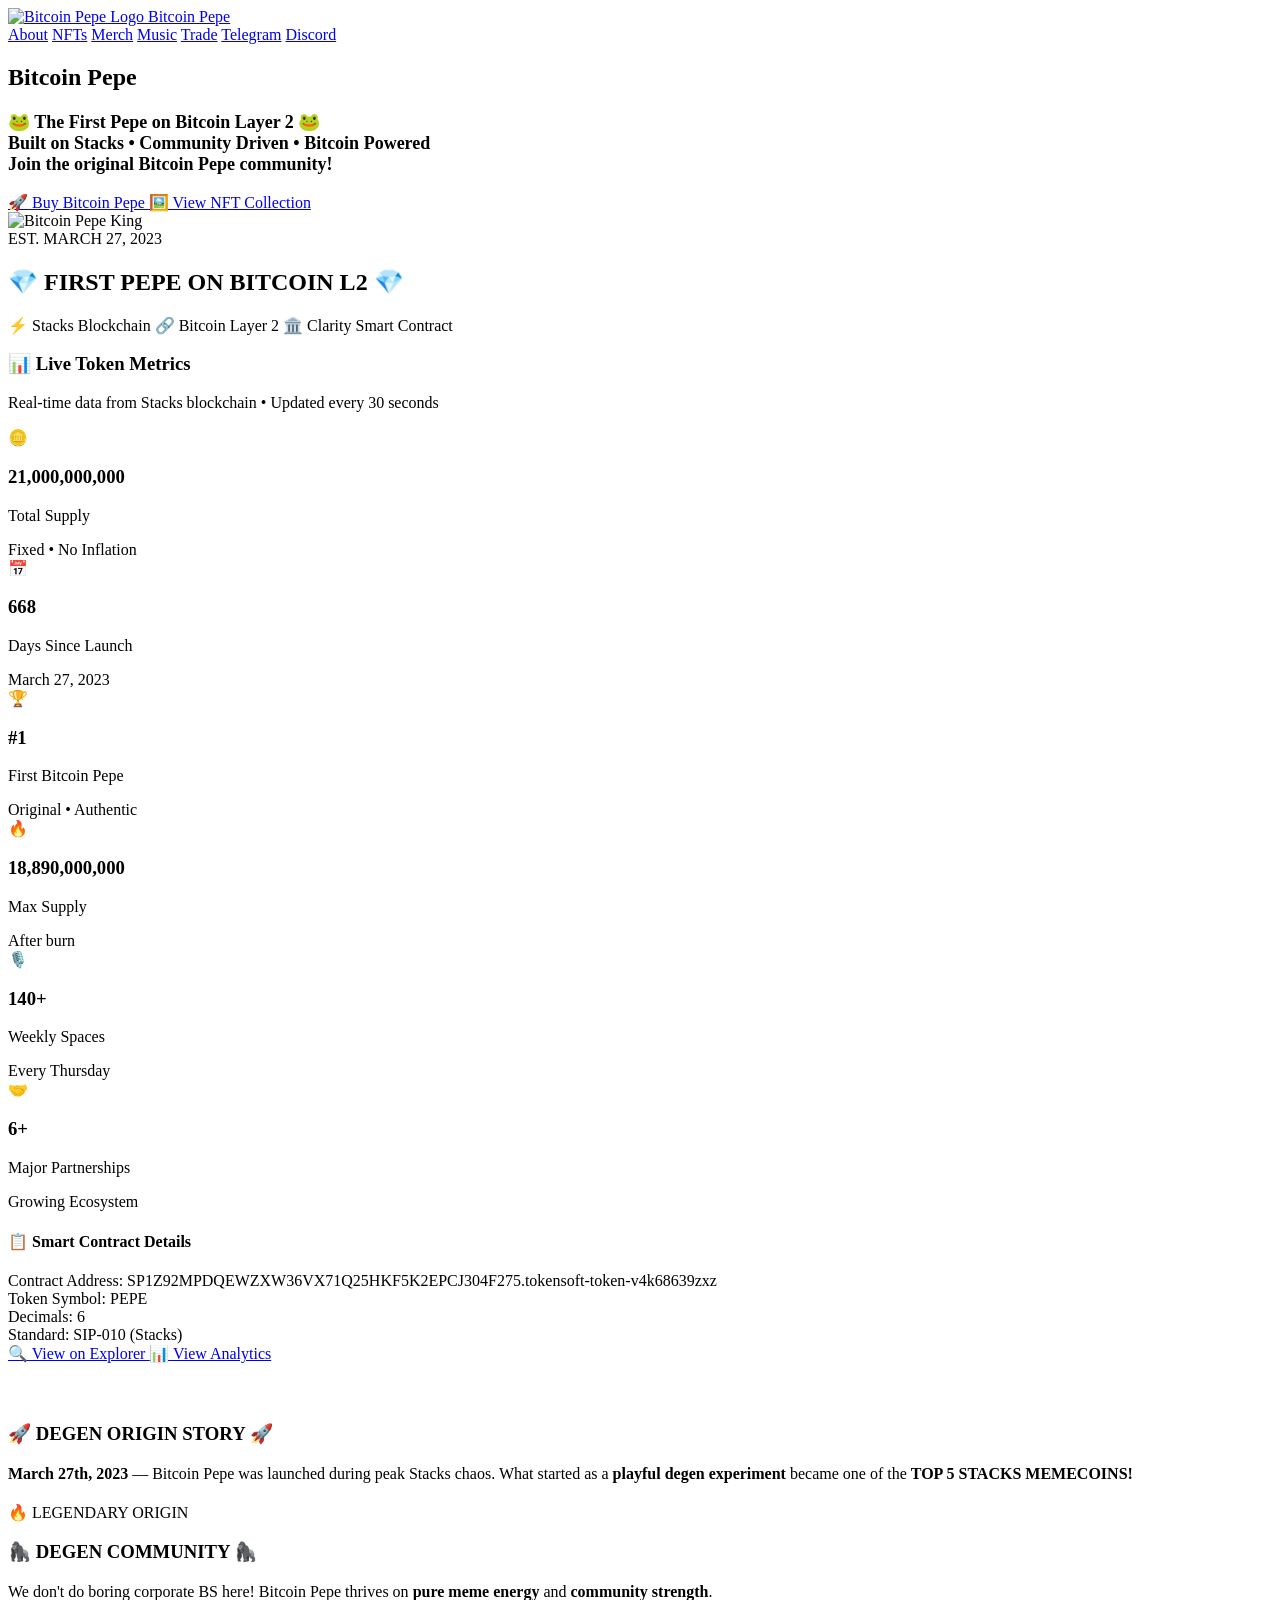
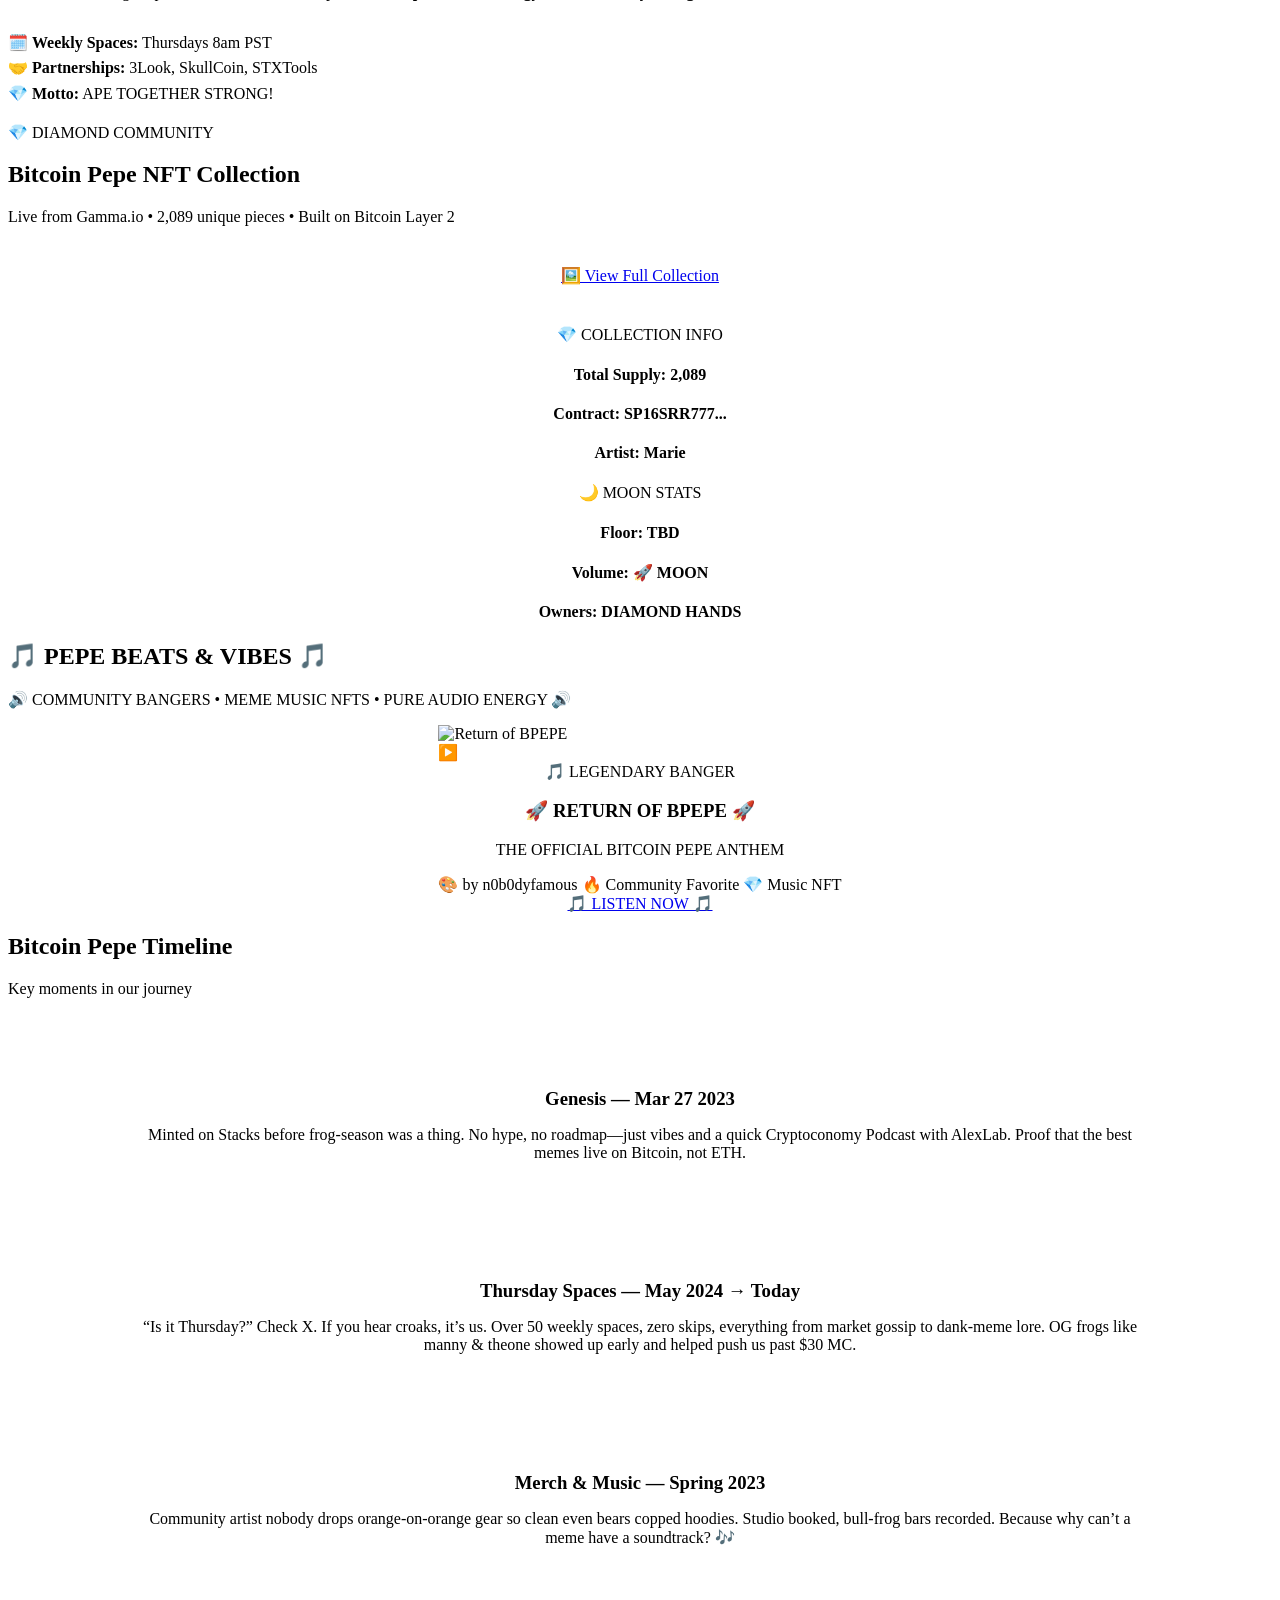
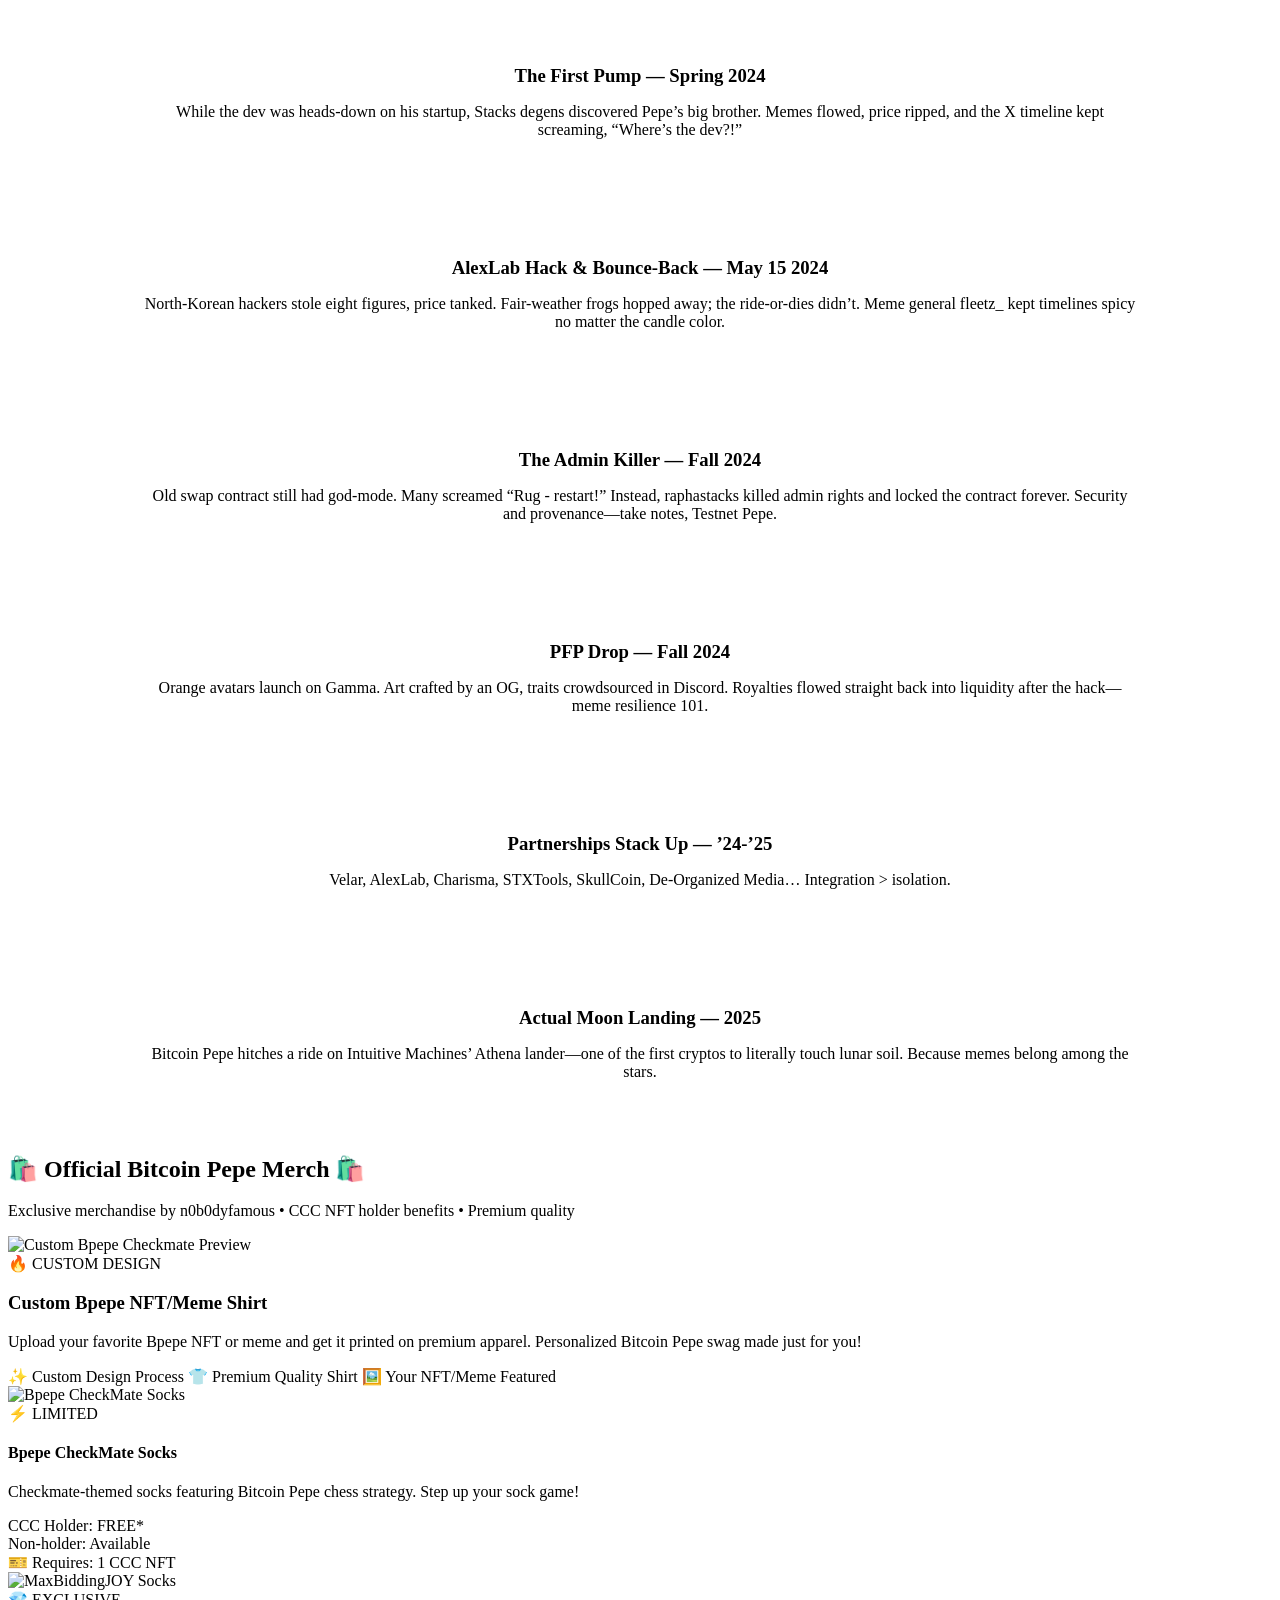
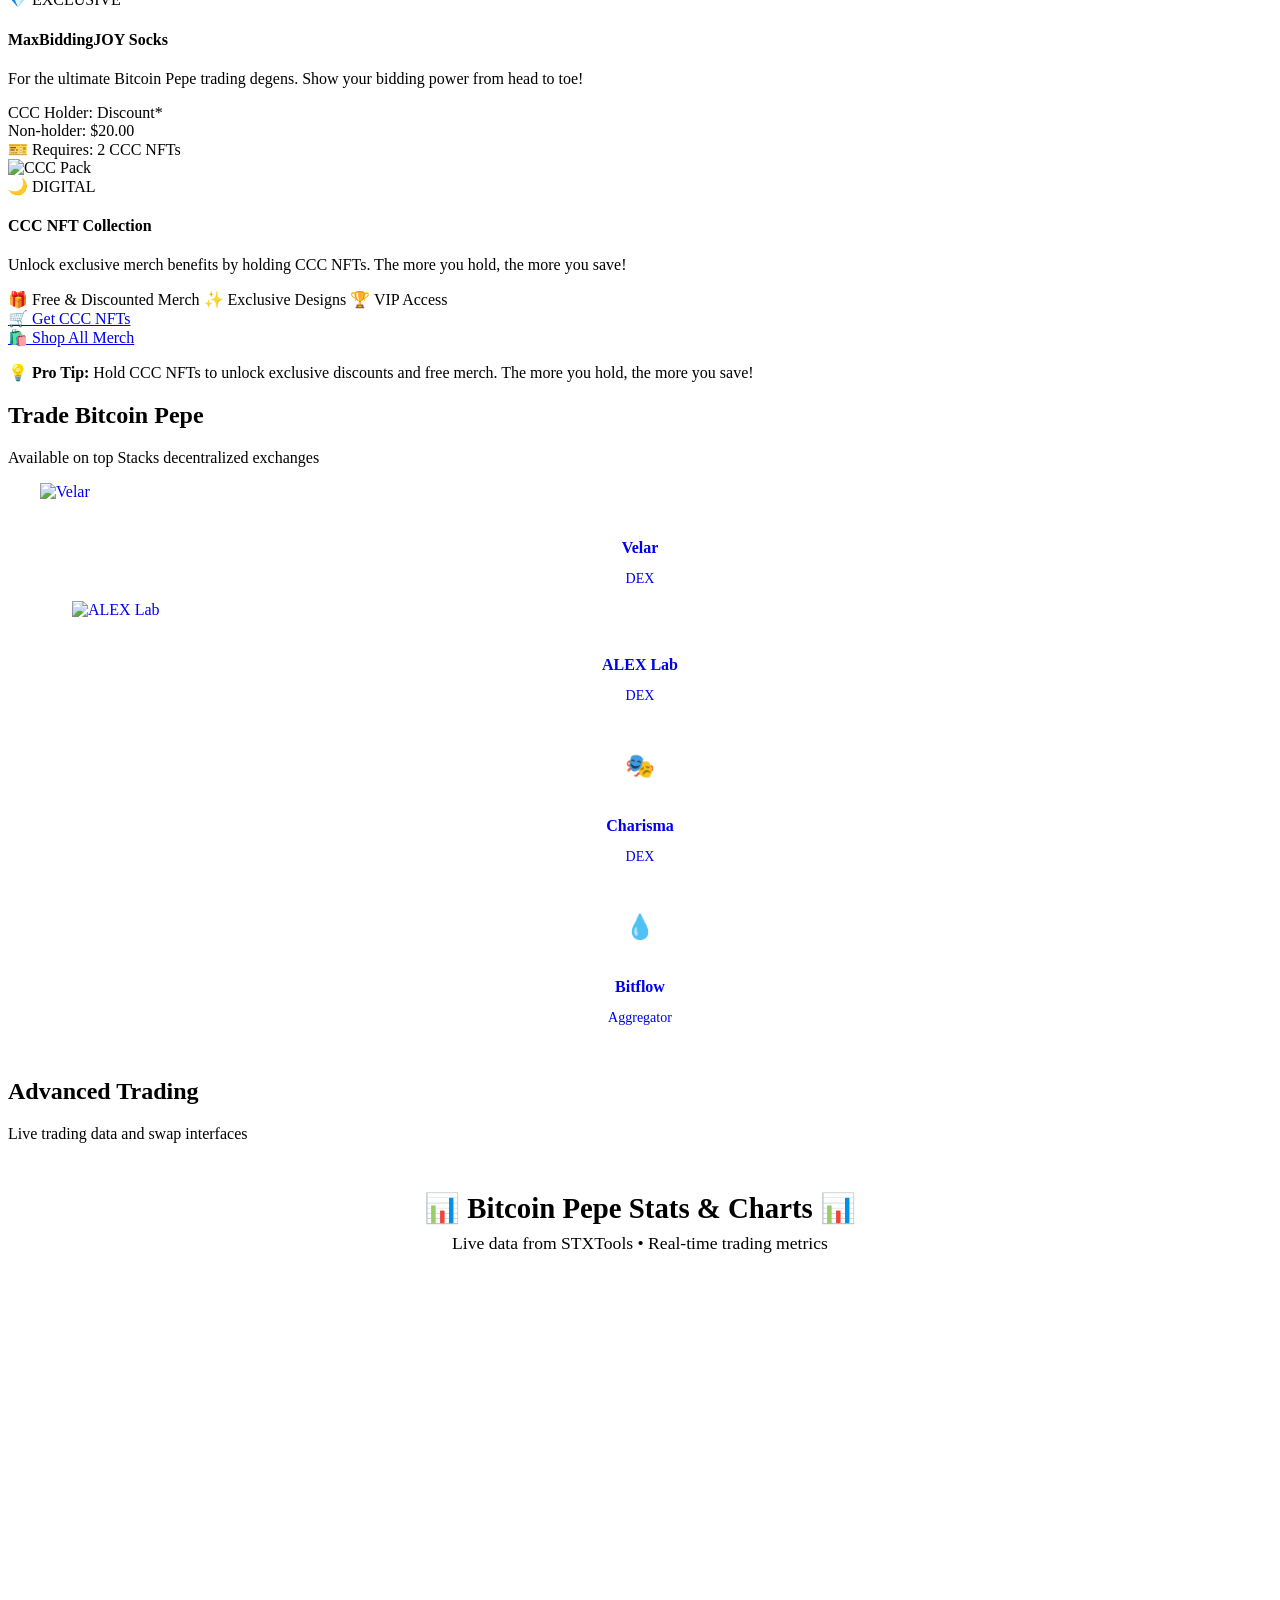
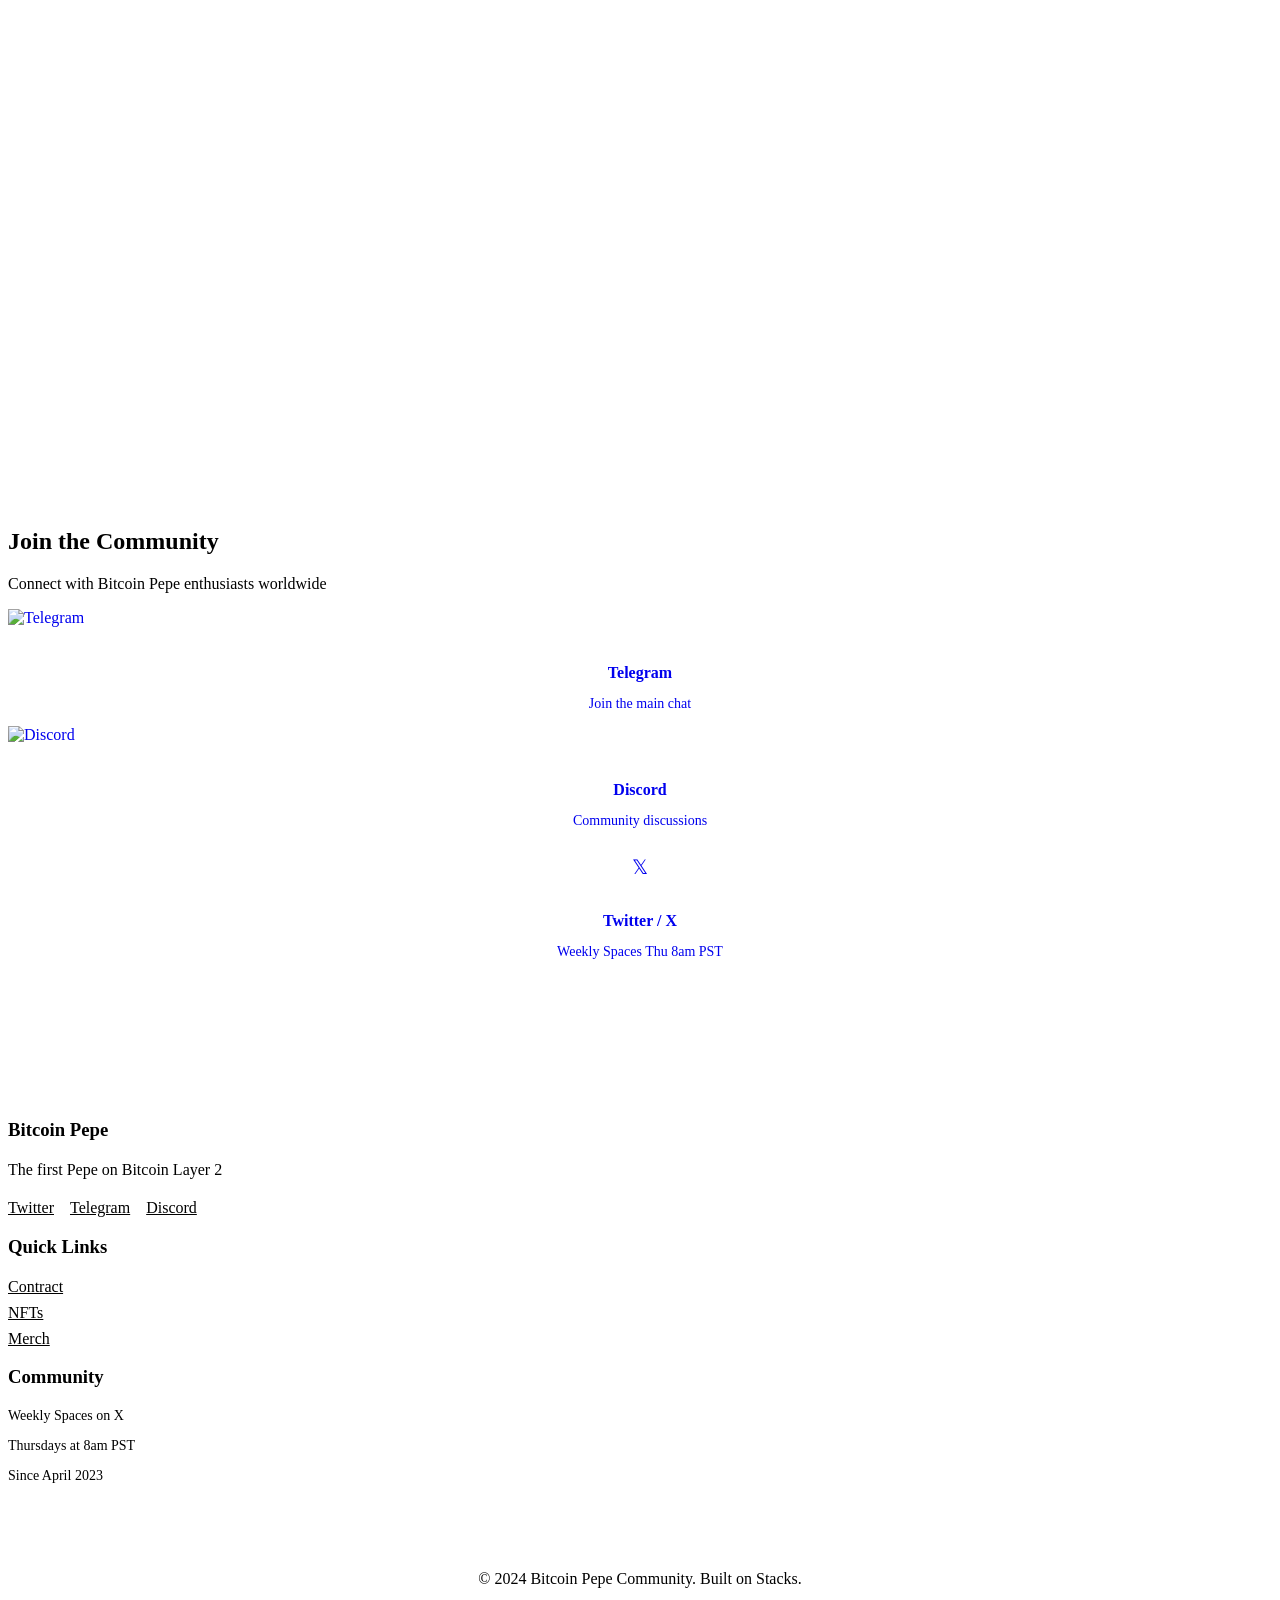
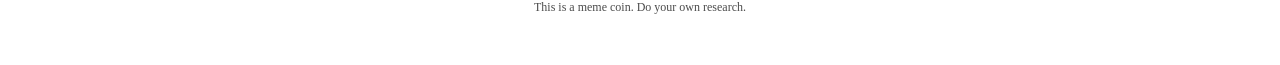
==== index.html @ c5e86ac6 "Merge pull request #1 from Rapha-btc/main" ====
<!DOCTYPE html>
<html>
  <head>
    <meta charset="utf-8" />
    <!--<meta name=description content="This site was generated with Anima. www.animaapp.com"/>-->
    <!-- <link rel="shortcut icon" type=image/png href="https://animaproject.s3.amazonaws.com/home/favicon.png" /> -->
    <meta name="viewport" content="width=device-width, initial-scale=1.0" />
    <link rel="shortcut icon" href="./img/favicon.png" />
    <title>Bitcoin Pepe</title>
    <meta name="description" content="Pepe but on Bitcoin" />
    <!-- Open Graph / Facebook -->
    <meta property="og:type" content="website" />
    <meta property="og:site_name" content="Bitcoin Pepe" />
    <meta property="og:title" content="Bitcoin Pepe" />
    <meta
      property="og:description"
      content="The first Pepe on Bitcoin Layer 2 - Built on Stacks, Community Driven, Bitcoin Powered"
    />
    <meta
      property="og:image"
      content="https://pepecoins.io/img/bitcoin-is-king--5--1.png"
    />
    <meta property="og:url" content="https://pepecoins.io/" />

    <!-- Twitter -->
    <meta name="twitter:card" content="summary_large_image" />
    <meta name="twitter:title" content="Bitcoin Pepe" />
    <meta name="twitter:description" content="Pepe but on Bitcoin" />
    <meta
      name="twitter:image"
      content="https://pepecoins.io/img/bitcoin-is-king--5--1.png"
    />
    <meta name="apple-mobile-web-app-capable" content="yes" />
    <meta name="mobile-web-app-capable" content="yes" />
    <meta name="apple-mobile-web-app-status-bar-style" content="default" />
    <meta name="apple-mobile-web-app-title" content="Bitcoin Pepe" />
    <!-- Google Fonts -->
    <link rel="preconnect" href="https://fonts.googleapis.com" />
    <link rel="preconnect" href="https://fonts.gstatic.com" crossorigin />
    <link
      href="https://fonts.googleapis.com/css2?family=Space+Grotesk:wght@300;400;500;600;700&family=JetBrains+Mono:wght@400;500;600;700&family=Inter:wght@300;400;500;600;700;800;900&display=swap"
      rel="stylesheet"
    />

    <link rel="stylesheet" type="text/css" href="css/styleguide.css" />
    <link rel="stylesheet" type="text/css" href="css/globals.css" />
    <link rel="stylesheet" type="text/css" href="css/liquid-glass.css" />
    <link rel="stylesheet" type="text/css" href="css/degen-chaos.css" />
    <script src="js/nft-loader.js" defer></script>
    <script src="js/degen-chaos.js" defer></script>
  </head>
  <body>
    <input type="hidden" id="anPageName" name="page" value="current-site" />

    <!-- Liquid Glass Navigation -->
    <nav class="main-nav">
      <div class="nav-glass">
        <div class="nav-container">
          <a href="#" class="nav-logo">
            <img src="img/vector@2x.png" alt="Bitcoin Pepe Logo" />
            <span>Bitcoin Pepe</span>
          </a>
          <div class="nav-links">
            <a href="#about">About</a>
            <a href="#nfts">NFTs</a>
            <a href="#merch">Merch</a>
            <a href="#music">Music</a>
            <a href="#trade">Trade</a>
            <a
              href="https://t.me/PepeCoinBTC"
              target="_blank"
              rel="noopener noreferrer"
              >Telegram</a
            >
            <a
              href="https://discord.gg/JcHFdKBK2M"
              target="_blank"
              rel="noopener noreferrer"
              >Discord</a
            >
          </div>
        </div>
      </div>
    </nav>

    <!-- Hero Section - Liquid Glass -->
    <main class="current-site">
      <section class="hero-section">
        <div class="hero-container">
          <div class="hero-glass">
            <div class="hero-content">
              <div class="hero-text">
                <h1 class="degen-title" data-text="Bitcoin Pepe">
                  Bitcoin Pepe
                </h1>
                <p
                  style="
                    color: var(--text-medium);
                    font-weight: 600;
                    font-size: 18px;
                  "
                >
                  🐸 The First Pepe on Bitcoin Layer 2 🐸<br />
                  Built on Stacks • Community Driven • Bitcoin Powered<br />
                  <span style="color: var(--primary-orange); font-weight: 700"
                    >Join the original Bitcoin Pepe community!</span
                  >
                </p>
                <div class="cta-group">
                  <a
                    href="https://app.alexlab.co/swap?fromCurrency=token-wstx&toCurrency=token-wpepe"
                    target="_blank"
                    rel="noopener noreferrer"
                    class="btn-degen"
                  >
                    🚀 Buy Bitcoin Pepe
                  </a>
                  <a href="#nfts" class="btn-degen"> 🖼️ View NFT Collection </a>
                </div>
              </div>
              <div class="hero-image">
                <img
                  src="img/bitcoin-is-king--5--1.png"
                  alt="Bitcoin Pepe King"
                  loading="lazy"
                />
              </div>
            </div>
          </div>
        </div>
      </section>

      <!-- About Section -->
      <section id="about" class="section-glass">
        <div class="section-container">
          <div class="section-header section-header-degen enhanced-header">
            <div class="header-badge">
              <span class="badge-text">EST. MARCH 27, 2023</span>
            </div>
            <h2>💎 FIRST PEPE ON BITCOIN L2 💎</h2>
            <div class="creator-info">
              <div class="tech-stack">
                <span class="tech-badge">⚡ Stacks Blockchain</span>
                <span class="tech-badge">🔗 Bitcoin Layer 2</span>
                <span class="tech-badge">🏛️ Clarity Smart Contract</span>
              </div>
            </div>
          </div>

          <!-- Enhanced Bitcoin Pepe Token Stats -->
          <div class="enhanced-token-stats">
            <div class="stats-header">
              <h3>📊 Live Token Metrics</h3>
              <p>
                Real-time data from Stacks blockchain • Updated every 30 seconds
              </p>
            </div>

            <div
              class="token-stats-enhanced-grid"
              style="grid-template-columns: repeat(3, minmax(0, 1fr))"
            >
              <div class="stat-card-enhanced card-glass">
                <div class="stat-icon-large">🪙</div>
                <div class="stat-content">
                  <h3 class="stat-number">21,000,000,000</h3>
                  <p class="stat-label">Total Supply</p>
                  <div class="stat-sublabel">Fixed • No Inflation</div>
                </div>
              </div>

              <div class="stat-card-enhanced card-glass">
                <div class="stat-icon-large">📅</div>
                <div class="stat-content">
                  <h3 class="stat-number">668</h3>
                  <p class="stat-label">Days Since Launch</p>
                  <div class="stat-sublabel">March 27, 2023</div>
                </div>
              </div>

              <div class="stat-card-enhanced card-glass">
                <div class="stat-icon-large">🏆</div>
                <div class="stat-content">
                  <h3 class="stat-number">#1</h3>
                  <p class="stat-label">First Bitcoin Pepe</p>
                  <div class="stat-sublabel">Original • Authentic</div>
                </div>
              </div>

              <div class="stat-card-enhanced card-glass">
                <div class="stat-icon-large">🔥</div>
                <div class="stat-content">
                  <h3 class="stat-number">18,890,000,000</h3>
                  <p class="stat-label">Max Supply</p>
                  <div class="stat-sublabel">After burn</div>
                </div>
              </div>

              <div class="stat-card-enhanced card-glass">
                <div class="stat-icon-large">🎙️</div>
                <div class="stat-content">
                  <h3 class="stat-number">140+</h3>
                  <p class="stat-label">Weekly Spaces</p>
                  <div class="stat-sublabel">Every Thursday</div>
                </div>
              </div>

              <div class="stat-card-enhanced card-glass">
                <div class="stat-icon-large">🤝</div>
                <div class="stat-content">
                  <h3 class="stat-number">6+</h3>
                  <p class="stat-label">Major Partnerships</p>
                  <div class="stat-sublabel">Growing Ecosystem</div>
                </div>
              </div>
            </div>

            <!-- Contract Information -->
            <div class="contract-info card-glass">
              <div class="contract-header">
                <h4>📋 Smart Contract Details</h4>
              </div>
              <div class="contract-details">
                <div class="contract-item">
                  <span class="contract-label">Contract Address:</span>
                  <span class="contract-value"
                    >SP1Z92MPDQEWZXW36VX71Q25HKF5K2EPCJ304F275.tokensoft-token-v4k68639zxz</span
                  >
                </div>
                <div class="contract-item">
                  <span class="contract-label">Token Symbol:</span>
                  <span class="contract-value">PEPE</span>
                </div>
                <div class="contract-item">
                  <span class="contract-label">Decimals:</span>
                  <span class="contract-value">6</span>
                </div>
                <div class="contract-item">
                  <span class="contract-label">Standard:</span>
                  <span class="contract-value">SIP-010 (Stacks)</span>
                </div>
              </div>
              <div class="contract-actions">
                <a
                  href="https://explorer.hiro.so/txid/SP1Z92MPDQEWZXW36VX71Q25HKF5K2EPCJ304F275.tokensoft-token-v4k68639zxz?chain=mainnet"
                  target="_blank"
                  rel="noopener noreferrer"
                  class="btn-contract"
                >
                  🔍 View on Explorer
                </a>
                <a
                  href="https://stxtools.io/tokens/SP1Z92MPDQEWZXW36VX71Q25HKF5K2EPCJ304F275.tokensoft-token-v4k68639zxz"
                  target="_blank"
                  rel="noopener noreferrer"
                  class="btn-contract"
                >
                  📊 View Analytics
                </a>
              </div>
            </div>
          </div>

          <div class="grid-2" style="margin-top: 60px">
            <div
              class="card-glass degen-tooltip"
              data-meme="BASED ORIGIN STORY! 🐸"
            >
              <h3 style="color: var(--primary-orange); margin-bottom: 16px">
                🚀 DEGEN ORIGIN STORY 🚀
              </h3>
              <p style="color: var(--text-secondary); line-height: 1.6">
                <strong style="color: var(--primary-orange)"
                  >March 27th, 2023</strong
                >
                — Bitcoin Pepe was launched during peak Stacks chaos. What
                started as a
                <strong style="color: var(--primary-orange)"
                  >playful degen experiment</strong
                >
                became one of the
                <strong style="color: var(--primary-orange)"
                  >TOP 5 STACKS MEMECOINS!</strong
                >
              </p>
              <div class="degen-badge legendary">🔥 LEGENDARY ORIGIN</div>
            </div>
            <div
              class="card-glass degen-tooltip"
              data-meme="WAGMI TOGETHER! 🦍"
            >
              <h3 style="color: var(--primary-orange); margin-bottom: 16px">
                🦍 DEGEN COMMUNITY 🦍
              </h3>
              <p style="color: var(--text-secondary); line-height: 1.6">
                We don't do boring corporate BS here! Bitcoin Pepe thrives on
                <strong style="color: var(--text-medium)"
                  >pure meme energy</strong
                >
                and
                <strong style="color: var(--primary-orange)"
                  >community strength</strong
                >. <br /><br />
                🗓️ <strong>Weekly Spaces:</strong> Thursdays 8am PST<br />
                🤝 <strong>Partnerships:</strong> 3Look, SkullCoin, STXTools<br />
                💎 <strong>Motto:</strong> APE TOGETHER STRONG!
              </p>
              <div class="degen-badge diamond">💎 DIAMOND COMMUNITY</div>
            </div>
          </div>
        </div>
      </section>

      <!-- NFT Collection Section - Live from Gamma -->
      <section id="nfts" class="section-glass">
        <div class="section-container">
          <div class="section-header section-header-degen">
            <h2>Bitcoin Pepe NFT Collection</h2>
            <p style="color: var(--text-medium); font-size: 16px">
              Live from Gamma.io • 2,089 unique pieces • Built on Bitcoin Layer
              2
            </p>
          </div>

          <div class="nft-gallery" id="nft-gallery">
            <!-- NFTs will be loaded dynamically here with degen chaos -->
          </div>

          <div style="text-align: center; margin-top: 40px">
            <a
              href="https://stacks.gamma.io/collections/bitcoin-pepe"
              target="_blank"
              rel="noopener noreferrer"
              class="btn-degen"
            >
              🖼️ View Full Collection
            </a>
          </div>

          <!-- Degen NFT Stats -->
          <div
            class="grid-3"
            style="
              margin-top: 40px;
              grid-template-columns: repeat(2, minmax(0, 1fr));
            "
          >
            <div
              class="card-glass degen-tooltip"
              data-meme="HODL THESE! 💎🙌"
              style="text-align: center"
            >
              <div class="degen-badge diamond" style="margin-bottom: 16px">
                💎 COLLECTION INFO
              </div>
              <h4 style="color: var(--text-primary); margin-bottom: 8px">
                Total Supply:
                <span style="color: var(--primary-orange)">2,089</span>
              </h4>
              <h4 style="color: var(--text-primary); margin-bottom: 8px">
                Contract:
                <span style="color: var(--toxic-yellow)">SP16SRR777...</span>
              </h4>
              <h4 style="color: var(--text-primary)">
                Artist: <span style="color: var(--text-medium)">Marie</span>
              </h4>
            </div>
            <div
              class="card-glass degen-tooltip"
              data-meme="NUMBER GO UP! 📈"
              style="text-align: center"
            >
              <div class="degen-badge moon" style="margin-bottom: 16px">
                🌙 MOON STATS
              </div>
              <h4 style="color: var(--text-primary); margin-bottom: 8px">
                Floor: <span style="color: var(--primary-orange)">TBD</span>
              </h4>
              <h4 style="color: var(--text-primary); margin-bottom: 8px">
                Volume: <span style="color: var(--laser-orange)">🚀 MOON</span>
              </h4>
              <h4 style="color: var(--text-primary)">
                Owners:
                <span style="color: var(--diamond-blue)">DIAMOND HANDS</span>
              </h4>
            </div>
          </div>
        </div>
      </section>

      <!-- Music Section -->
      <section id="music" class="section-glass music-section-enhanced">
        <div class="section-container">
          <div class="section-header section-header-degen music-header">
            <h2>🎵 PEPE BEATS & VIBES 🎵</h2>
            <p>🔊 COMMUNITY BANGERS • MEME MUSIC NFTS • PURE AUDIO ENERGY 🔊</p>
          </div>

          <div
            class="music-showcase"
            style="display: flex; justify-content: center"
          >
            <!-- Featured Track -->
            <div
              class="featured-track card-glass degen-tooltip"
              data-meme="TURN IT UP! 🔊"
              style="max-width: 1200px; margin: 0 auto"
            >
              <div class="track-visual">
                <div class="album-art-container">
                  <img
                    src="img/d919a2b7466c43a0b67840ca0d61b00f-2-1.png"
                    alt="Return of BPEPE"
                    class="album-art"
                    loading="lazy"
                  />
                  <div class="play-overlay sound-trigger">
                    <div class="play-button">
                      <span>▶️</span>
                    </div>
                    <div class="audio-visualizer">
                      <div class="bar"></div>
                      <div class="bar"></div>
                      <div class="bar"></div>
                      <div class="bar"></div>
                      <div class="bar"></div>
                    </div>
                  </div>
                </div>
                <div class="track-info" style="text-align: center">
                  <div class="degen-badge legendary">🎵 LEGENDARY BANGER</div>
                  <h3>🚀 RETURN OF BPEPE 🚀</h3>
                  <p class="track-subtitle">THE OFFICIAL BITCOIN PEPE ANTHEM</p>
                  <div class="track-stats">
                    <span>🎨 by n0b0dyfamous</span>
                    <span>🔥 Community Favorite</span>
                    <span>💎 Music NFT</span>
                  </div>
                </div>
              </div>
              <div class="track-actions" style="text-align: center">
                <a
                  href="https://stacks.gamma.io/collections/ccc-return-of-bpepe-by-n0b0dyfamous"
                  target="_blank"
                  rel="noopener noreferrer"
                  class="btn-music-primary sound-trigger"
                  data-meme="VIBE CHECK! ✅"
                >
                  🎵 LISTEN NOW 🎵
                </a>
              </div>
            </div>

            <!-- Music Collection Grid removed as requested -->
          </div>
        </div>
      </section>

      <!-- Timeline Section -->
      <section id="timeline" class="section-glass">
        <div class="section-container">
          <div class="section-header section-header-degen">
            <h2>Bitcoin Pepe Timeline</h2>
            <p>Key moments in our journey</p>
          </div>
          <style>
            .timeline-roadmap {
              position: relative;
              padding: 10px 0 0;
            }
            .timeline-roadmap .timeline-line {
              position: absolute;
              top: 0;
              bottom: 0;
              left: 50%;
              transform: translateX(-50%);
              width: 4px;
              background: var(--primary-orange);
              opacity: 0.35;
              border-radius: 2px;
            }
            .timeline-entry {
              position: relative;
              display: flex;
              flex-direction: column;
              align-items: center;
              gap: 12px;
              padding: 18px 0;
            }
            .timeline-dot {
              width: 14px;
              height: 14px;
              border-radius: 50%;
              background: var(--primary-orange);
              box-shadow: 0 0 14px var(--primary-orange);
              position: relative;
              z-index: 1;
            }
            .timeline-card {
              max-width: 900px;
              width: 100%;
              text-align: center;
            }
            @media (min-width: 980px) {
              .timeline-card {
                max-width: 1000px;
              }
            }
          </style>
          <div class="timeline-roadmap">
            <div class="timeline-line"></div>
            <div class="timeline-entry">
              <div class="timeline-dot"></div>
              <div class="timeline-card card-glass" style="padding: 20px">
                <h3 style="margin: 0 0 8px">
                  Genesis
                  <span
                    class="timeline-date"
                    style="color: var(--text-secondary)"
                    >— Mar 27 2023</span
                  >
                </h3>
                <p style="color: var(--text-secondary)">
                  Minted on Stacks before frog-season was a thing. No hype, no
                  roadmap—just vibes and a quick Cryptoconomy Podcast with
                  AlexLab. Proof that the best memes live on Bitcoin, not ETH.
                </p>
              </div>
            </div>
            <div class="timeline-entry">
              <div class="timeline-dot"></div>
              <div class="timeline-card card-glass" style="padding: 20px">
                <h3 style="margin: 0 0 8px">
                  Thursday Spaces
                  <span
                    class="timeline-date"
                    style="color: var(--text-secondary)"
                    >— May 2024 → Today</span
                  >
                </h3>
                <p style="color: var(--text-secondary)">
                  “Is it Thursday?” Check X. If you hear croaks, it’s us. Over
                  50 weekly spaces, zero skips, everything from market gossip to
                  dank-meme lore. OG frogs like manny & theone showed up early
                  and helped push us past $30 MC.
                </p>
              </div>
            </div>
            <div class="timeline-entry">
              <div class="timeline-dot"></div>
              <div class="timeline-card card-glass" style="padding: 20px">
                <h3 style="margin: 0 0 8px">
                  Merch & Music
                  <span
                    class="timeline-date"
                    style="color: var(--text-secondary)"
                    >— Spring 2023</span
                  >
                </h3>
                <p style="color: var(--text-secondary)">
                  Community artist nobody drops orange-on-orange gear so clean
                  even bears copped hoodies. Studio booked, bull-frog bars
                  recorded. Because why can’t a meme have a soundtrack? 🎶
                </p>
              </div>
            </div>
            <div class="timeline-entry">
              <div class="timeline-dot"></div>
              <div class="timeline-card card-glass" style="padding: 20px">
                <h3 style="margin: 0 0 8px">
                  The First Pump
                  <span
                    class="timeline-date"
                    style="color: var(--text-secondary)"
                    >— Spring 2024</span
                  >
                </h3>
                <p style="color: var(--text-secondary)">
                  While the dev was heads-down on his startup, Stacks degens
                  discovered Pepe’s big brother. Memes flowed, price ripped, and
                  the X timeline kept screaming, “Where’s the dev?!”
                </p>
              </div>
            </div>
            <div class="timeline-entry">
              <div class="timeline-dot"></div>
              <div class="timeline-card card-glass" style="padding: 20px">
                <h3 style="margin: 0 0 8px">
                  AlexLab Hack & Bounce-Back
                  <span
                    class="timeline-date"
                    style="color: var(--text-secondary)"
                    >— May 15 2024</span
                  >
                </h3>
                <p style="color: var(--text-secondary)">
                  North-Korean hackers stole eight figures, price tanked.
                  Fair-weather frogs hopped away; the ride-or-dies didn’t. Meme
                  general fleetz_ kept timelines spicy no matter the candle
                  color.
                </p>
              </div>
            </div>
            <div class="timeline-entry">
              <div class="timeline-dot"></div>
              <div class="timeline-card card-glass" style="padding: 20px">
                <h3 style="margin: 0 0 8px">
                  The Admin Killer
                  <span
                    class="timeline-date"
                    style="color: var(--text-secondary)"
                    >— Fall 2024</span
                  >
                </h3>
                <p style="color: var(--text-secondary)">
                  Old swap contract still had god-mode. Many screamed “Rug -
                  restart!” Instead, raphastacks killed admin rights and locked
                  the contract forever. Security and provenance—take notes,
                  Testnet Pepe.
                </p>
              </div>
            </div>
            <div class="timeline-entry">
              <div class="timeline-dot"></div>
              <div class="timeline-card card-glass" style="padding: 20px">
                <h3 style="margin: 0 0 8px">
                  PFP Drop
                  <span
                    class="timeline-date"
                    style="color: var(--text-secondary)"
                    >— Fall 2024</span
                  >
                </h3>
                <p style="color: var(--text-secondary)">
                  Orange avatars launch on Gamma. Art crafted by an OG, traits
                  crowdsourced in Discord. Royalties flowed straight back into
                  liquidity after the hack—meme resilience 101.
                </p>
              </div>
            </div>
            <div class="timeline-entry">
              <div class="timeline-dot"></div>
              <div class="timeline-card card-glass" style="padding: 20px">
                <h3 style="margin: 0 0 8px">
                  Partnerships Stack Up
                  <span
                    class="timeline-date"
                    style="color: var(--text-secondary)"
                    >— ’24-’25</span
                  >
                </h3>
                <p style="color: var(--text-secondary)">
                  Velar, AlexLab, Charisma, STXTools, SkullCoin, De-Organized
                  Media… Integration > isolation.
                </p>
              </div>
            </div>
            <div class="timeline-entry">
              <div class="timeline-dot"></div>
              <div class="timeline-card card-glass" style="padding: 20px">
                <h3 style="margin: 0 0 8px">
                  Actual Moon Landing
                  <span
                    class="timeline-date"
                    style="color: var(--text-secondary)"
                    >— 2025</span
                  >
                </h3>
                <p style="color: var(--text-secondary)">
                  Bitcoin Pepe hitches a ride on Intuitive Machines’ Athena
                  lander—one of the first cryptos to literally touch lunar soil.
                  Because memes belong among the stars.
                </p>
              </div>
            </div>
          </div>
        </div>
      </section>

      <!-- Merch Section -->
      <section id="merch" class="section-glass">
        <div class="section-container">
          <div class="section-header">
            <h2>🛍️ Official Bitcoin Pepe Merch 🛍️</h2>
            <p>
              Exclusive merchandise by n0b0dyfamous • CCC NFT holder benefits •
              Premium quality
            </p>
          </div>

          <div class="merch-showcase">
            <!-- Featured Product -->
            <div class="featured-merch card-glass">
              <div class="merch-image-container">
                <img
                  src="https://d10j3mvrs1suex.cloudfront.net/s:bzglfiles/u/391309/ec830cf7ecd80b343ab9e022d45fed51c27d4564/original/mymybpepcheckmate.png/!!/b%3AW1sicmVzaXplIiw2NDBdLFsibWF4Il0sWyJ3ZSJdXQ%3D%3D/meta%3AeyJzcmNCdWNrZXQiOiJiemdsZmlsZXMifQ%3D%3D.png"
                  alt="Custom Bpepe Checkmate Preview"
                  loading="lazy"
                  style="
                    width: 100%;
                    height: auto;
                    max-height: 360px;
                    object-fit: contain;
                    border-radius: var(--radius-md);
                    background: rgba(255, 255, 255, 0.06);
                  "
                />
              </div>
              <div class="merch-info">
                <div class="degen-badge legendary">🔥 CUSTOM DESIGN</div>
                <h3>Custom Bpepe NFT/Meme Shirt</h3>
                <p class="merch-description">
                  Upload your favorite Bpepe NFT or meme and get it printed on
                  premium apparel. Personalized Bitcoin Pepe swag made just for
                  you!
                </p>
                <div class="merch-features">
                  <span>✨ Custom Design Process</span>
                  <span>👕 Premium Quality Shirt</span>
                  <span>🖼️ Your NFT/Meme Featured</span>
                </div>
              </div>
            </div>

            <!-- Product Grid -->
            <div class="merch-grid">
              <div class="merch-card card-glass">
                <div class="merch-image-container">
                  <img
                    src="https://d10j3mvrs1suex.cloudfront.net/s:bzglfiles/u/391309/cee721501b75b90f342d9284cefc9148015b3c60/original/checkmatesock.png/!!/b%3AW1sicmVzaXplIiw2NDBdLFsibWF4Il0sWyJ3ZSJdXQ%3D%3D/meta%3AeyJzcmNCdWNrZXQiOiJiemdsZmlsZXMifQ%3D%3D.png"
                    alt="Bpepe CheckMate Socks"
                    loading="lazy"
                    style="
                      width: 100%;
                      height: 240px;
                      object-fit: contain;
                      border-radius: var(--radius-md);
                      background: rgba(255, 255, 255, 0.06);
                    "
                  />
                </div>
                <div class="merch-card-content">
                  <div class="degen-badge rare">⚡ LIMITED</div>
                  <h4>Bpepe CheckMate Socks</h4>
                  <p>
                    Checkmate-themed socks featuring Bitcoin Pepe chess
                    strategy. Step up your sock game!
                  </p>
                  <div class="merch-pricing">
                    <div class="holder-price">
                      <span class="price-label">CCC Holder:</span>
                      <span class="price-value">FREE*</span>
                    </div>
                    <div class="regular-price">
                      <span class="price-label">Non-holder:</span>
                      <span class="price-value">Available</span>
                    </div>
                  </div>
                  <div class="requirement-small">🎫 Requires: 1 CCC NFT</div>
                </div>
              </div>

              <div class="merch-card card-glass">
                <div class="merch-image-container">
                  <img
                    src="https://d10j3mvrs1suex.cloudfront.net/s:bzglfiles/u/391309/104159b089b5b370e0bf5e907b01b1b795e7b16a/original/maxjoysocks.png/!!/b%3AW1sicmVzaXplIiw2NDBdLFsibWF4Il0sWyJ3ZSJdXQ%3D%3D/meta%3AeyJzcmNCdWNrZXQiOiJiemdsZmlsZXMifQ%3D%3D.png"
                    alt="MaxBiddingJOY Socks"
                    loading="lazy"
                    style="
                      width: 100%;
                      height: 240px;
                      object-fit: contain;
                      border-radius: var(--radius-md);
                      background: rgba(255, 255, 255, 0.06);
                    "
                  />
                </div>
                <div class="merch-card-content">
                  <div class="degen-badge diamond">💎 EXCLUSIVE</div>
                  <h4>MaxBiddingJOY Socks</h4>
                  <p>
                    For the ultimate Bitcoin Pepe trading degens. Show your
                    bidding power from head to toe!
                  </p>
                  <div class="merch-pricing">
                    <div class="holder-price">
                      <span class="price-label">CCC Holder:</span>
                      <span class="price-value">Discount*</span>
                    </div>
                    <div class="regular-price">
                      <span class="price-label">Non-holder:</span>
                      <span class="price-value">$20.00</span>
                    </div>
                  </div>
                  <div class="requirement-small">🎫 Requires: 2 CCC NFTs</div>
                </div>
              </div>

              <div class="merch-card card-glass">
                <div class="merch-image-container">
                  <img
                    src="https://d10j3mvrs1suex.cloudfront.net/s:bzglfiles/u/391309/03d497dd0c03f8eb2cd716b8bf0a41310692b5ed/original/cccpack.png/!!/b%3AW1sicmVzaXplIiw2NDBdLFsibWF4Il0sWyJ3ZSJdXQ%3D%3D/meta%3AeyJzcmNCdWNrZXQiOiJiemdsZmlsZXMifQ%3D%3D.png"
                    alt="CCC Pack"
                    loading="lazy"
                    style="
                      width: 100%;
                      height: 240px;
                      object-fit: contain;
                      border-radius: var(--radius-md);
                      background: rgba(255, 255, 255, 0.06);
                    "
                  />
                </div>
                <div class="merch-card-content">
                  <div class="degen-badge moon">🌙 DIGITAL</div>
                  <h4>CCC NFT Collection</h4>
                  <p>
                    Unlock exclusive merch benefits by holding CCC NFTs. The
                    more you hold, the more you save!
                  </p>
                  <div class="nft-benefits">
                    <span>🎁 Free & Discounted Merch</span>
                    <span>✨ Exclusive Designs</span>
                    <span>🏆 VIP Access</span>
                  </div>
                  <a
                    href="https://stacks.gamma.io/collections/ccc-return-of-bpepe-by-n0b0dyfamous"
                    target="_blank"
                    rel="noopener noreferrer"
                    class="btn-nft"
                  >
                    🛒 Get CCC NFTs
                  </a>
                </div>
              </div>
            </div>

            <!-- Shop Actions -->
            <div class="merch-actions">
              <a
                href="https://n0b0dyfamous.com/ccc"
                target="_blank"
                rel="noopener noreferrer"
                class="btn-merch-primary"
              >
                🛍️ Shop All Merch
              </a>
              <div class="merch-note">
                <p>
                  💡 <strong>Pro Tip:</strong> Hold CCC NFTs to unlock exclusive
                  discounts and free merch. The more you hold, the more you
                  save!
                </p>
              </div>
            </div>
          </div>
        </div>
      </section>

      <!-- Trading Section -->
      <section id="trade" class="section-glass">
        <div class="section-container">
          <div class="section-header">
            <h2>Trade Bitcoin Pepe</h2>
            <p>Available on top Stacks decentralized exchanges</p>
          </div>

          <div class="grid-4">
            <a
              href="https://app.velar.co/swap"
              target="_blank"
              rel="noopener noreferrer"
              class="card-glass"
              style="
                text-decoration: none;
                text-align: center;
                padding: 32px;
                transition: all var(--duration-normal) var(--ease-out-quart);
              "
            >
              <img
                src="img/velar-logo-1.png"
                alt="Velar"
                style="
                  width: 60px;
                  height: 60px;
                  object-fit: contain;
                  margin-bottom: 16px;
                "
                loading="lazy"
              />
              <h4 style="color: var(--text-primary); margin-bottom: 8px">
                Velar
              </h4>
              <p style="color: var(--text-tertiary); font-size: 14px">DEX</p>
            </a>
            <a
              href="https://app.alexlab.co/swap?fromCurrency=token-wstx&toCurrency=token-wpepe"
              target="_blank"
              rel="noopener noreferrer"
              class="card-glass"
              style="
                text-decoration: none;
                text-align: center;
                padding: 32px;
                transition: all var(--duration-normal) var(--ease-out-quart);
              "
            >
              <img
                src="img/alexlab-1.png"
                alt="ALEX Lab"
                style="
                  width: 60px;
                  height: 60px;
                  object-fit: contain;
                  margin-bottom: 16px;
                "
                loading="lazy"
              />
              <h4 style="color: var(--text-primary); margin-bottom: 8px">
                ALEX Lab
              </h4>
              <p style="color: var(--text-tertiary); font-size: 14px">DEX</p>
            </a>
            <a
              href="https://charisma.rocks"
              target="_blank"
              rel="noopener noreferrer"
              class="card-glass"
              style="
                text-decoration: none;
                text-align: center;
                padding: 32px;
                transition: all var(--duration-normal) var(--ease-out-quart);
              "
            >
              <div
                style="
                  width: 60px;
                  height: 60px;
                  background: linear-gradient(
                    135deg,
                    var(--glass-orange),
                    var(--glass-orange-strong)
                  );
                  border-radius: var(--radius-md);
                  display: flex;
                  align-items: center;
                  justify-content: center;
                  font-size: 24px;
                  margin: 0 auto 16px;
                "
              >
                🎭
              </div>
              <h4 style="color: var(--text-primary); margin-bottom: 8px">
                Charisma
              </h4>
              <p style="color: var(--text-tertiary); font-size: 14px">DEX</p>
            </a>
            <a
              href="https://bitflow.finance"
              target="_blank"
              rel="noopener noreferrer"
              class="card-glass"
              style="
                text-decoration: none;
                text-align: center;
                padding: 32px;
                transition: all var(--duration-normal) var(--ease-out-quart);
              "
            >
              <div
                style="
                  width: 60px;
                  height: 60px;
                  background: linear-gradient(
                    135deg,
                    var(--glass-white),
                    var(--glass-white-strong)
                  );
                  border-radius: var(--radius-md);
                  display: flex;
                  align-items: center;
                  justify-content: center;
                  font-size: 24px;
                  margin: 0 auto 16px;
                "
              >
                💧
              </div>
              <h4 style="color: var(--text-primary); margin-bottom: 8px">
                Bitflow
              </h4>
              <p style="color: var(--text-tertiary); font-size: 14px">
                Aggregator
              </p>
            </a>
          </div>
        </div>
      </section>

      <!-- Advanced Trading Widgets -->
      <section class="section-glass">
        <div class="section-container">
          <div class="section-header">
            <h2>Advanced Trading</h2>
            <p>Live trading data and swap interfaces</p>
          </div>

          <div style="max-width: 1200px; margin: 0 auto">
            <div
              class="card-glass trading-widget-enhanced"
              style="padding: 0; overflow: hidden"
            >
              <div
                style="
                  padding: 32px;
                  border-bottom: 2px solid var(--primary-orange);
                "
              >
                <h3
                  style="
                    color: var(--primary-orange);
                    margin: 0;
                    font-size: 1.8rem;
                    font-weight: 700;
                    text-align: center;
                  "
                >
                  📊 Bitcoin Pepe Stats & Charts 📊
                </h3>
                <p
                  style="
                    color: var(--text-secondary);
                    text-align: center;
                    margin-top: 8px;
                    font-size: 1.1rem;
                  "
                >
                  Live data from STXTools • Real-time trading metrics
                </p>
              </div>
              <iframe
                src="https://stxtools.io/tokens/SP1Z92MPDQEWZXW36VX71Q25HKF5K2EPCJ304F275.tokensoft-token-v4k68639zxz"
                style="width: 100%; height: 800px; border: none"
                loading="lazy"
                title="Bitcoin Pepe Stats"
              ></iframe>
            </div>
          </div>
        </div>
      </section>

      <!-- Community & Social -->
      <section class="section-glass">
        <div class="section-container">
          <div class="section-header">
            <h2>Join the Community</h2>
            <p>Connect with Bitcoin Pepe enthusiasts worldwide</p>
          </div>

          <div class="grid-3">
            <a
              href="https://t.me/PepeCoinBTC"
              target="_blank"
              rel="noopener noreferrer"
              class="card-glass"
              style="text-decoration: none; text-align: center"
            >
              <img
                src="img/1024px-telegram-logo-1.png"
                alt="Telegram"
                style="width: 48px; height: 48px; margin-bottom: 16px"
                loading="lazy"
              />
              <h4 style="color: var(--text-primary); margin-bottom: 8px">
                Telegram
              </h4>
              <p style="color: var(--text-secondary); font-size: 14px">
                Join the main chat
              </p>
            </a>
            <a
              href="https://discord.gg/JcHFdKBK2M"
              target="_blank"
              rel="noopener noreferrer"
              class="card-glass"
              style="text-decoration: none; text-align: center"
            >
              <img
                src="img/5b24e49fd89287ff1eb5bbc4cf93cb038c3384ef-512x512-1.png"
                alt="Discord"
                style="width: 48px; height: 48px; margin-bottom: 16px"
                loading="lazy"
              />
              <h4 style="color: var(--text-primary); margin-bottom: 8px">
                Discord
              </h4>
              <p style="color: var(--text-secondary); font-size: 14px">
                Community discussions
              </p>
            </a>
            <a
              href="https://twitter.com/PepeCoinSTX"
              target="_blank"
              rel="noopener noreferrer"
              class="card-glass"
              style="text-decoration: none; text-align: center"
            >
              <div
                style="
                  width: 48px;
                  height: 48px;
                  background: var(--glass-orange);
                  border-radius: var(--radius-sm);
                  display: flex;
                  align-items: center;
                  justify-content: center;
                  margin: 0 auto 16px;
                  font-size: 20px;
                "
              >
                𝕏
              </div>
              <h4 style="color: var(--text-primary); margin-bottom: 8px">
                Twitter / X
              </h4>
              <p style="color: var(--text-secondary); font-size: 14px">
                Weekly Spaces Thu 8am PST
              </p>
            </a>
          </div>
        </div>
      </section>

      <!-- Footer -->
      <footer
        style="
          background: var(--surface-primary);
          backdrop-filter: var(--blur-xl);
          border-top: 1px solid var(--glass-white);
          padding: 60px 0 30px;
          margin-top: 80px;
        "
      >
        <div class="section-container">
          <div class="grid-3" style="margin-bottom: 40px">
            <div>
              <h3 style="color: var(--text-accent); margin-bottom: 20px">
                Bitcoin Pepe
              </h3>
              <p style="color: var(--text-secondary); margin-bottom: 20px">
                The first Pepe on Bitcoin Layer 2
              </p>
              <div style="display: flex; gap: 16px">
                <a
                  href="https://twitter.com/PepeCoinSTX"
                  target="_blank"
                  rel="noopener noreferrer"
                  style="color: var(--text-tertiary)"
                  >Twitter</a
                >
                <a
                  href="https://t.me/PepeCoinBTC"
                  target="_blank"
                  rel="noopener noreferrer"
                  style="color: var(--text-tertiary)"
                  >Telegram</a
                >
                <a
                  href="https://discord.gg/JcHFdKBK2M"
                  target="_blank"
                  rel="noopener noreferrer"
                  style="color: var(--text-tertiary)"
                  >Discord</a
                >
              </div>
            </div>
            <div>
              <h3 style="color: var(--text-accent); margin-bottom: 20px">
                Quick Links
              </h3>
              <div style="display: flex; flex-direction: column; gap: 8px">
                <a
                  href="https://explorer.hiro.so/txid/SP1Z92MPDQEWZXW36VX71Q25HKF5K2EPCJ304F275.tokensoft-token-v4k68639zxz?chain=mainnet"
                  target="_blank"
                  rel="noopener noreferrer"
                  style="color: var(--text-tertiary)"
                  >Contract</a
                >
                <a
                  href="https://stacks.gamma.io/collections/bitcoin-pepe"
                  target="_blank"
                  rel="noopener noreferrer"
                  style="color: var(--text-tertiary)"
                  >NFTs</a
                >
                <a
                  href="https://ccc1nf.com/"
                  target="_blank"
                  rel="noopener noreferrer"
                  style="color: var(--text-tertiary)"
                  >Merch</a
                >
              </div>
            </div>
            <div>
              <h3 style="color: var(--text-accent); margin-bottom: 20px">
                Community
              </h3>
              <p
                style="
                  color: var(--text-secondary);
                  font-size: 14px;
                  margin-bottom: 8px;
                "
              >
                Weekly Spaces on X
              </p>
              <p
                style="
                  color: var(--text-secondary);
                  font-size: 14px;
                  margin-bottom: 8px;
                "
              >
                Thursdays at 8am PST
              </p>
              <p style="color: var(--text-secondary); font-size: 14px">
                Since April 2023
              </p>
            </div>
          </div>
          <div
            style="
              border-top: 1px solid var(--glass-white);
              padding-top: 30px;
              text-align: center;
            "
          >
            <p style="color: var(--text-tertiary); margin-bottom: 8px">
              &copy; 2024 Bitcoin Pepe Community. Built on Stacks.
            </p>
            <p
              style="color: var(--text-tertiary); font-size: 12px; opacity: 0.7"
            >
              This is a meme coin. Do your own research.
            </p>
          </div>
        </div>
      </footer>
    </main>
  </body>
</html>
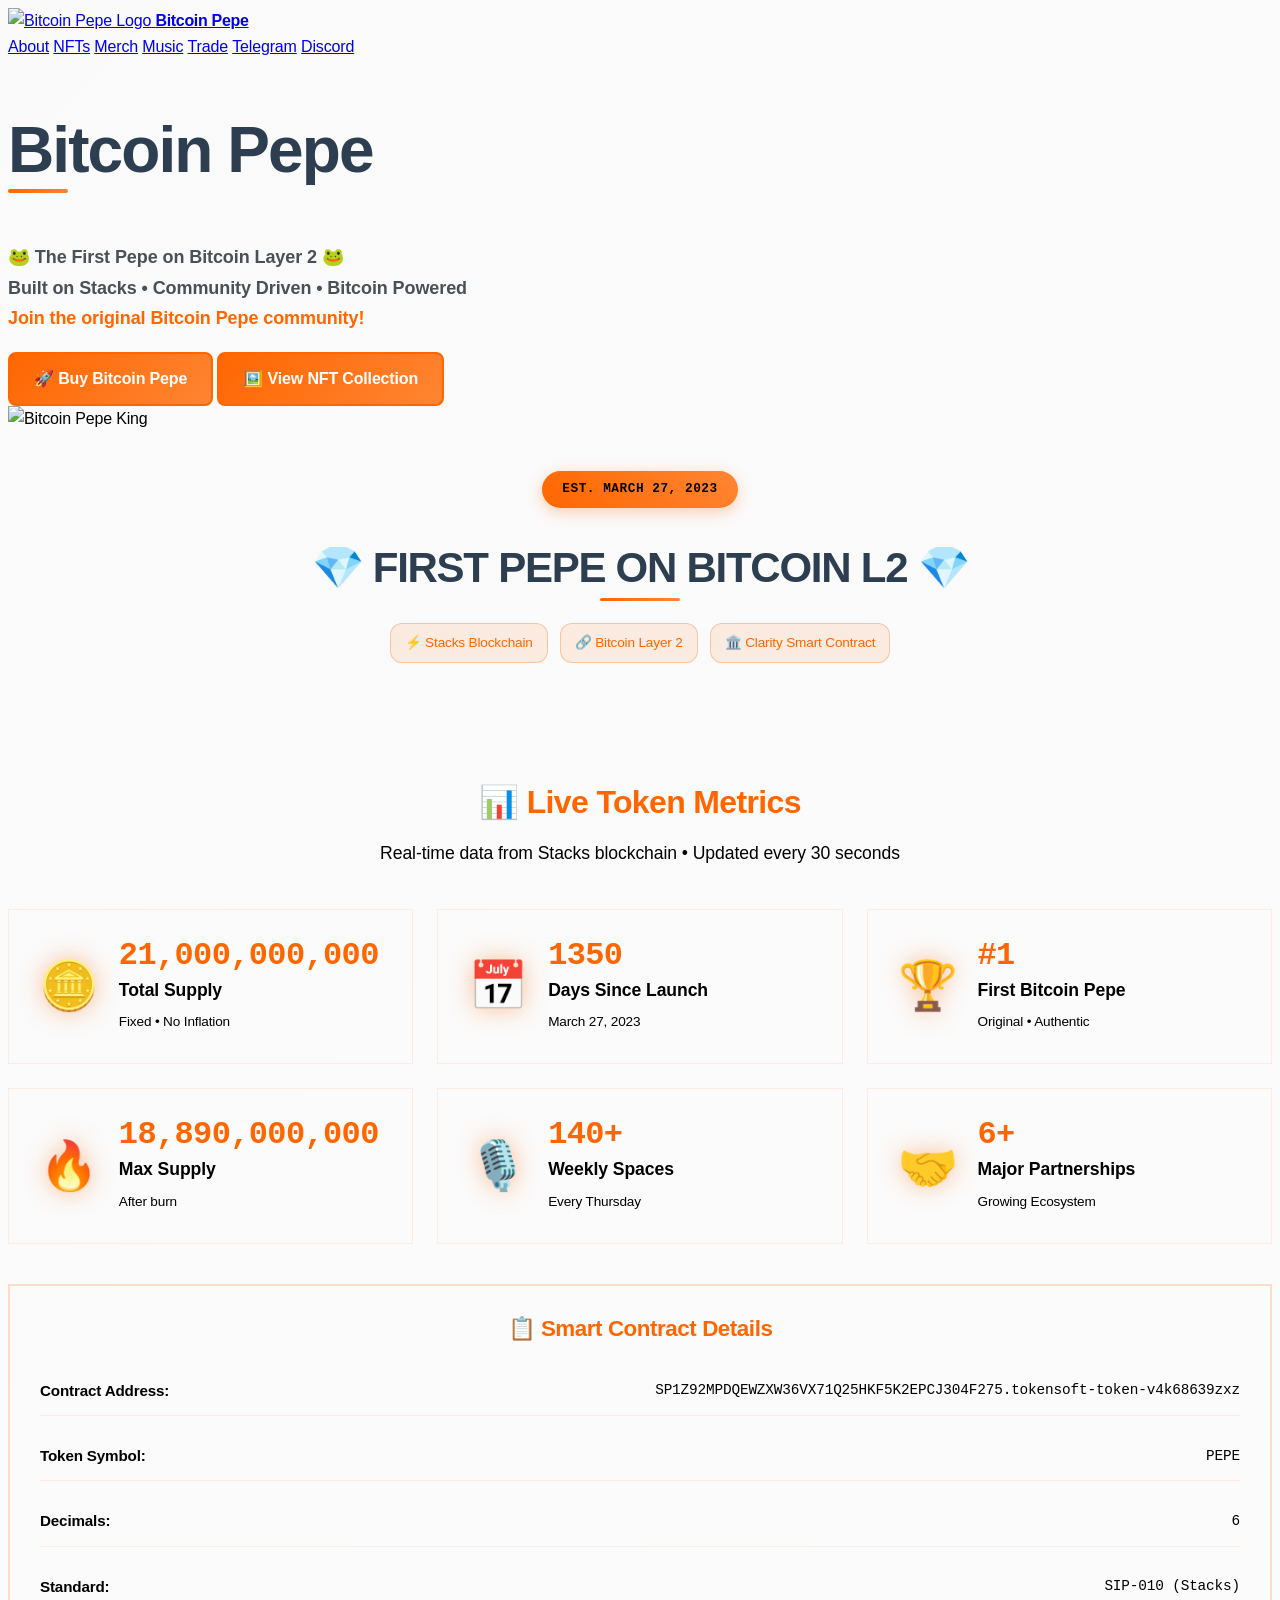
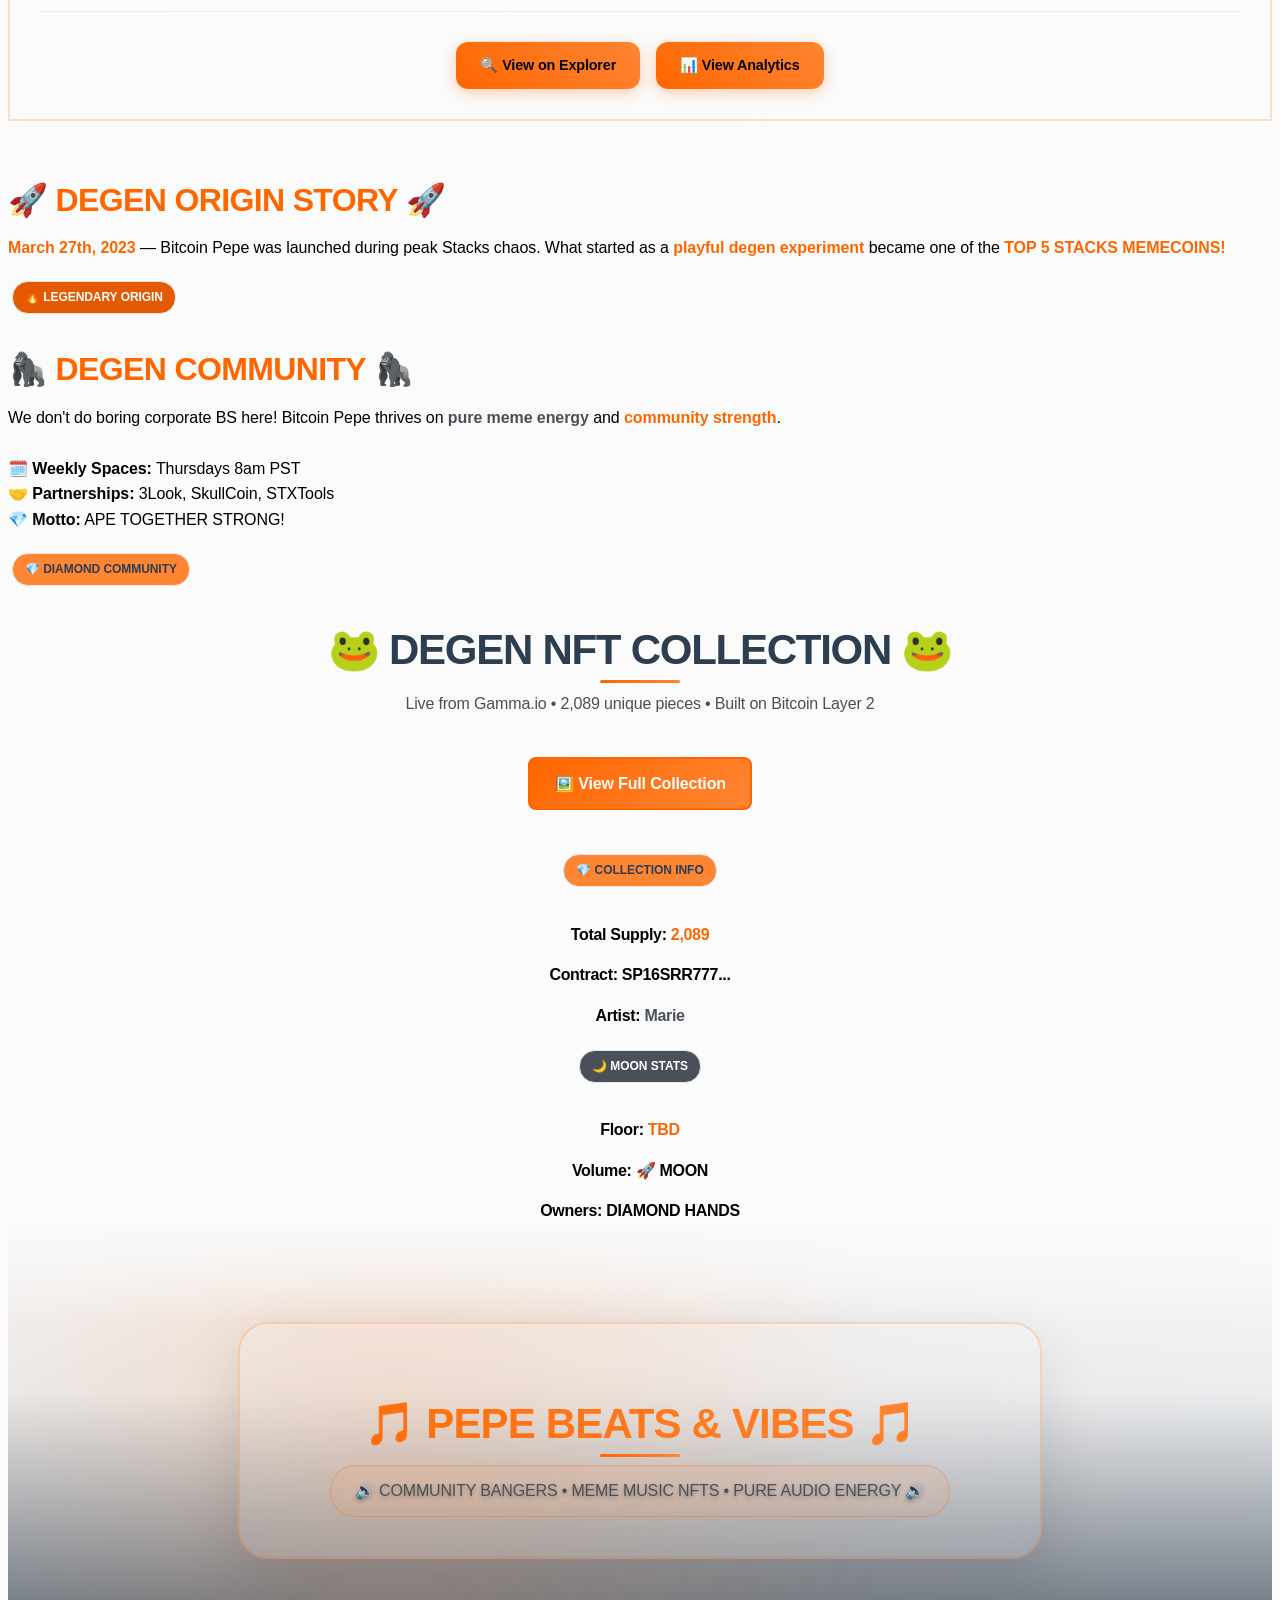
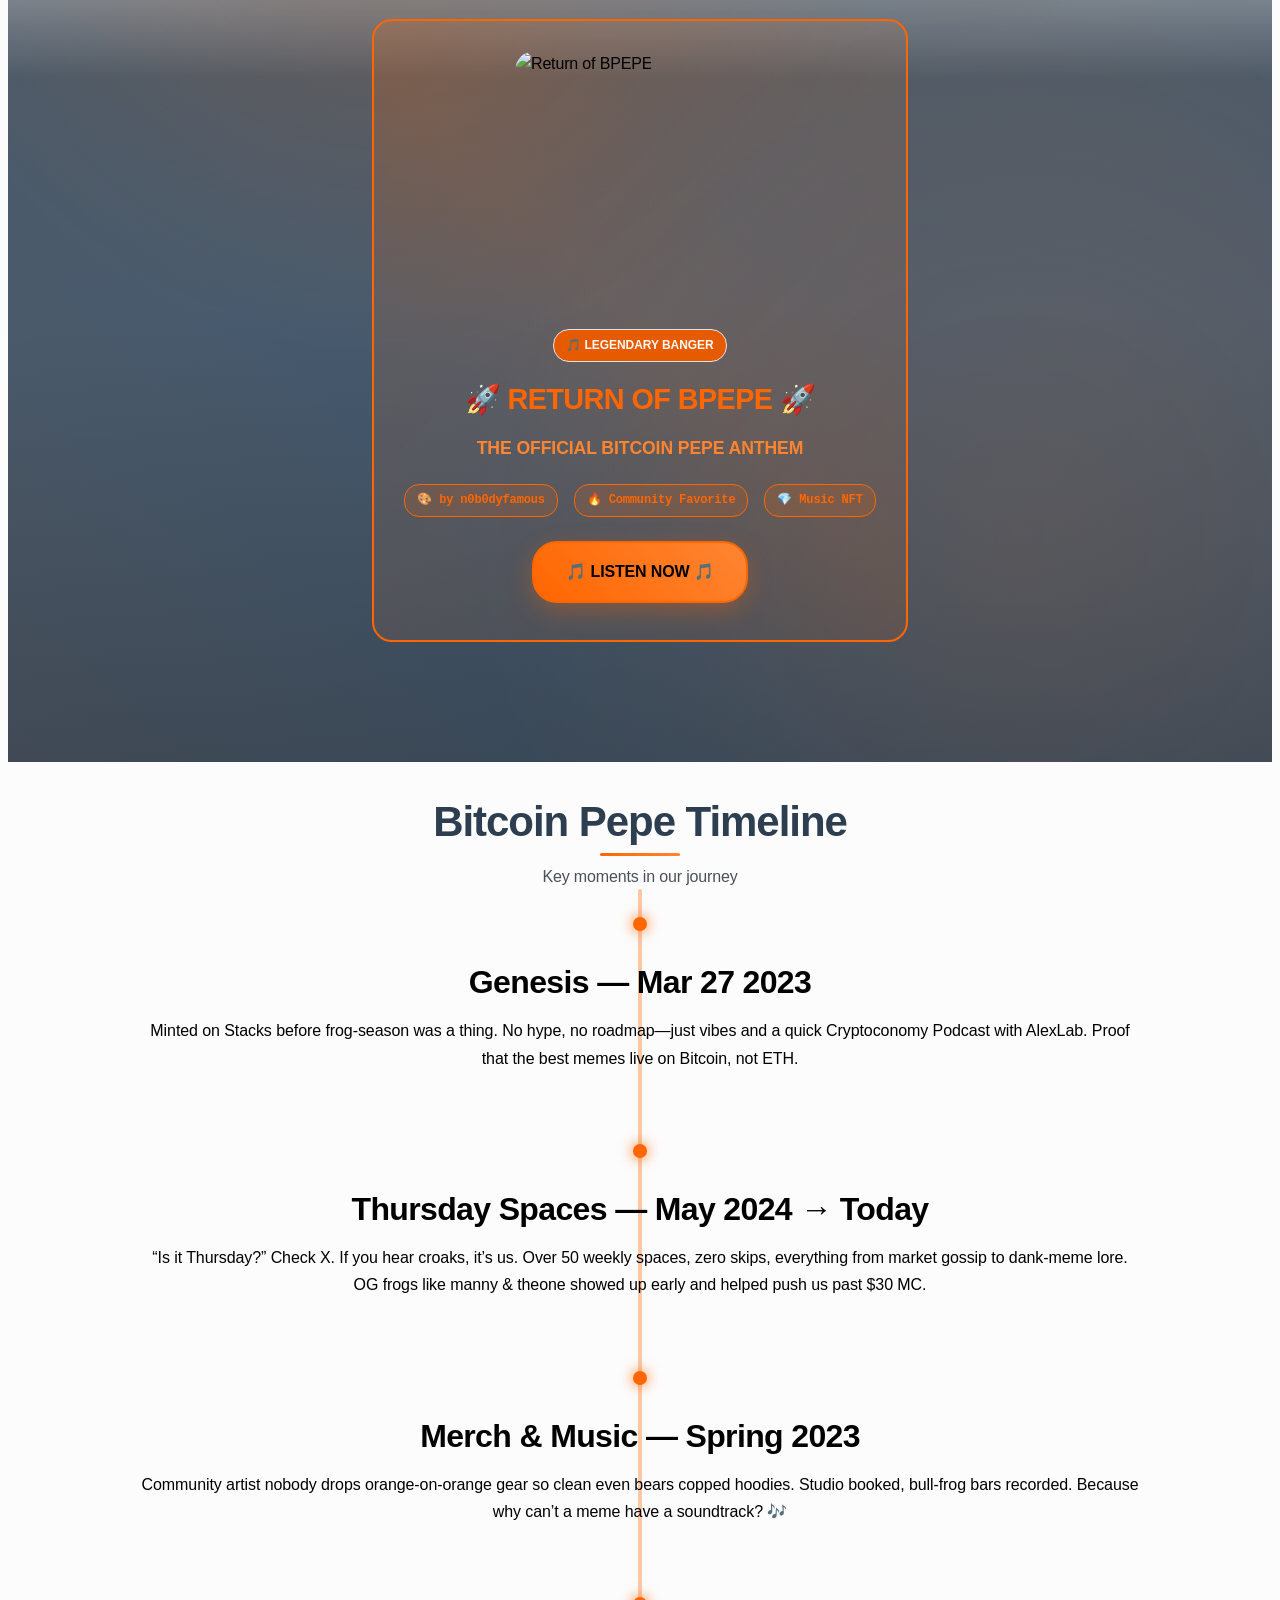
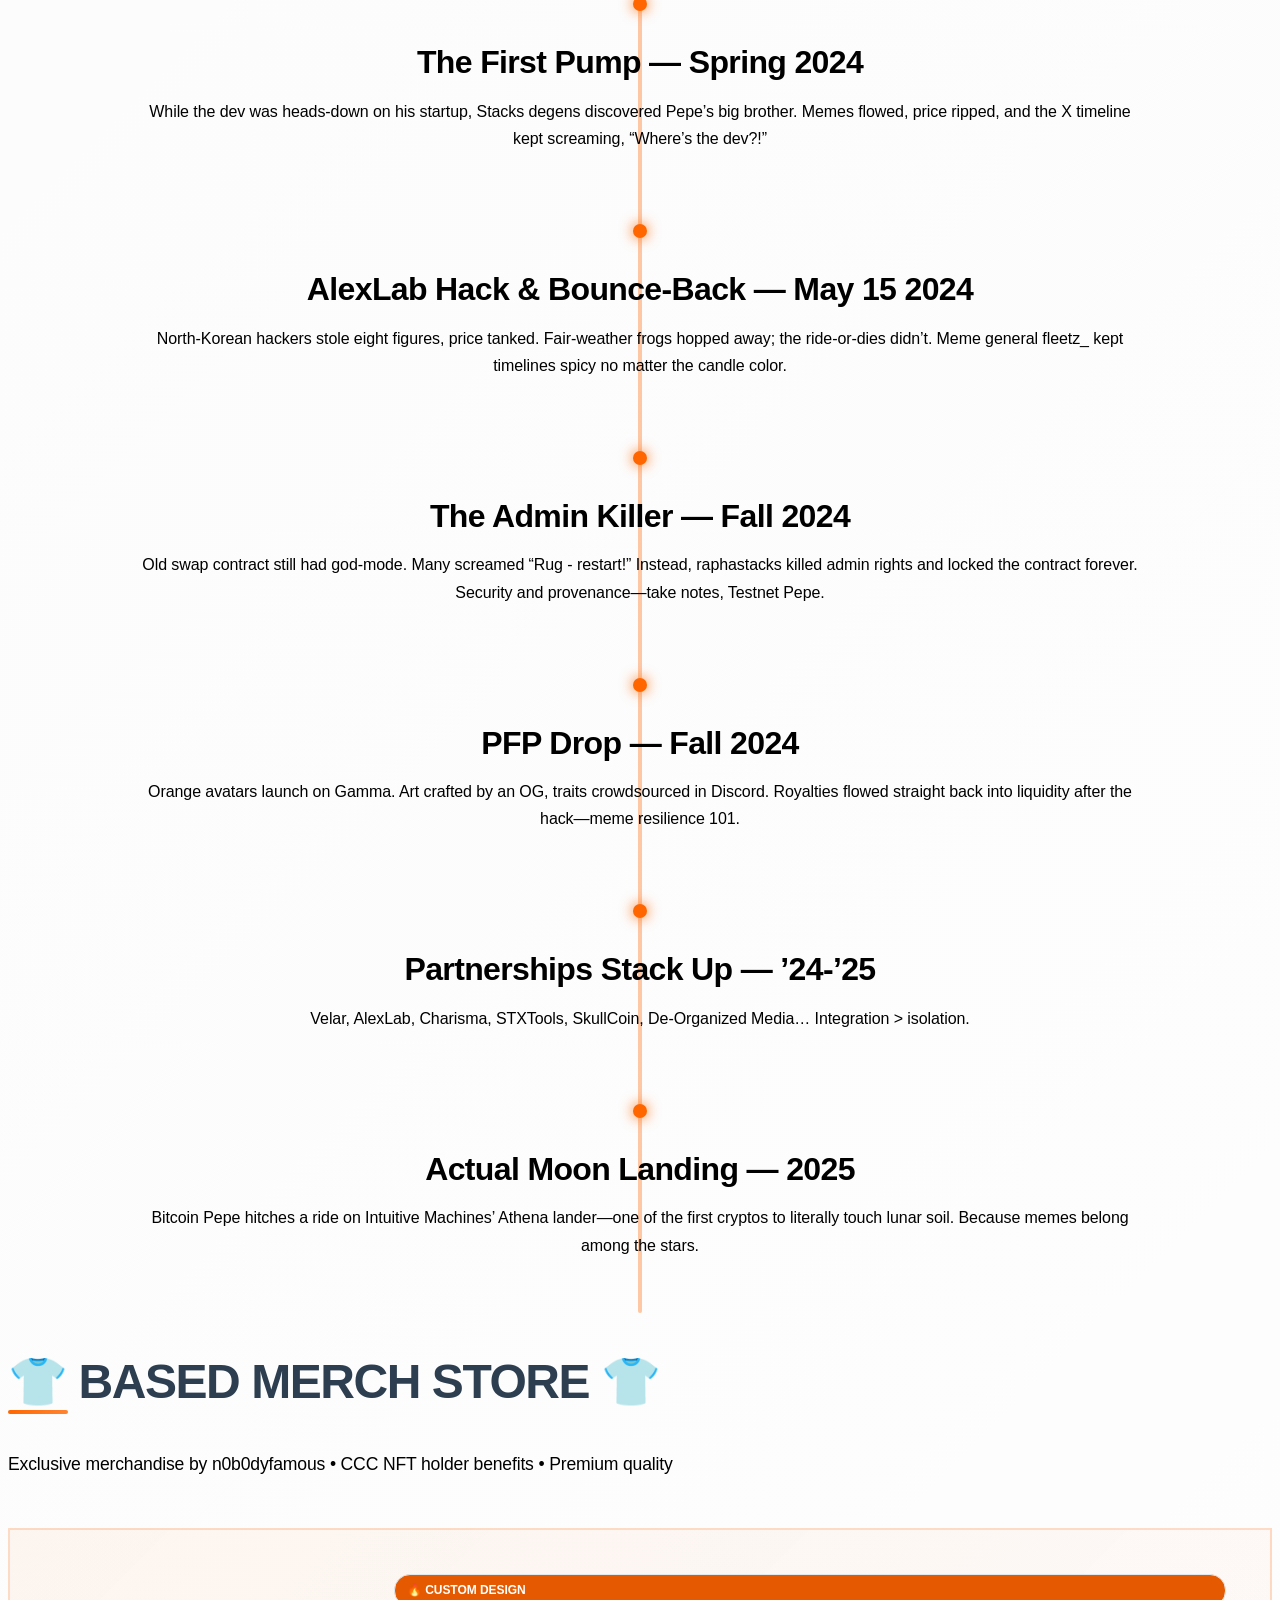
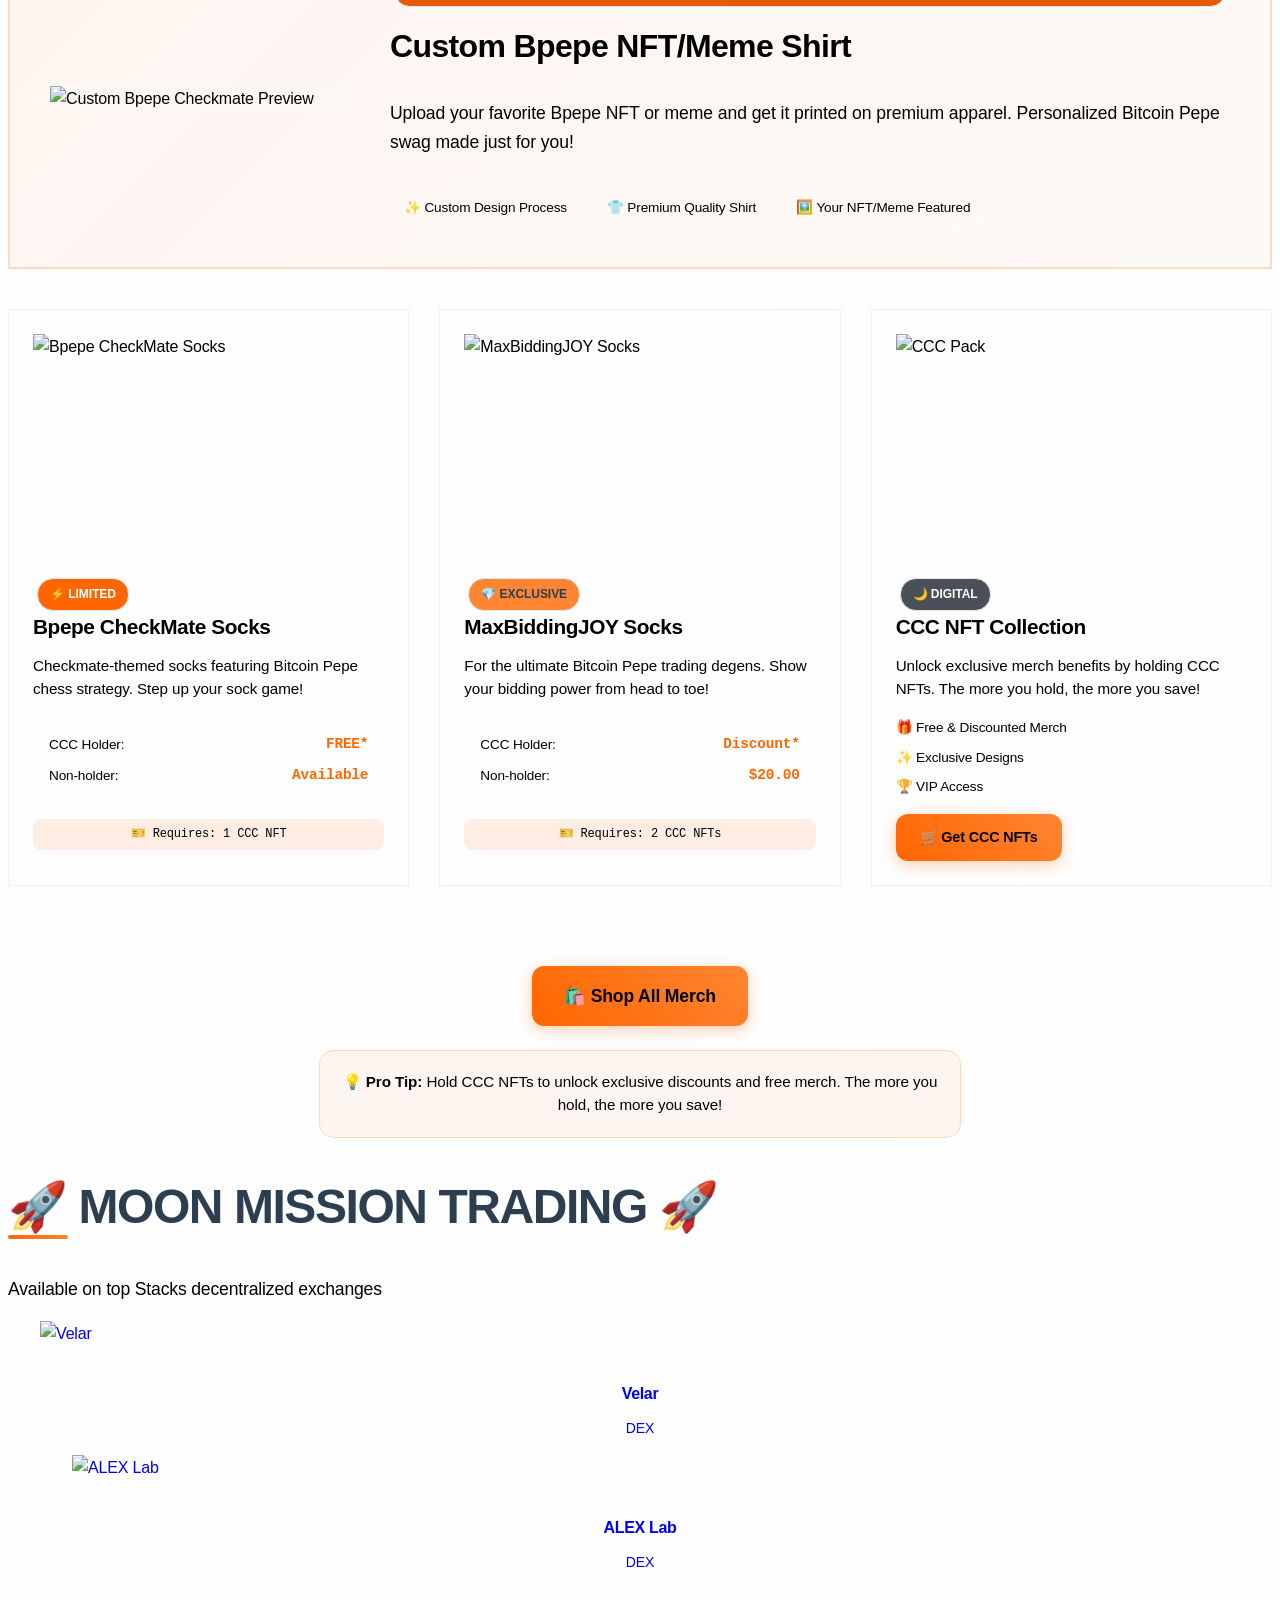
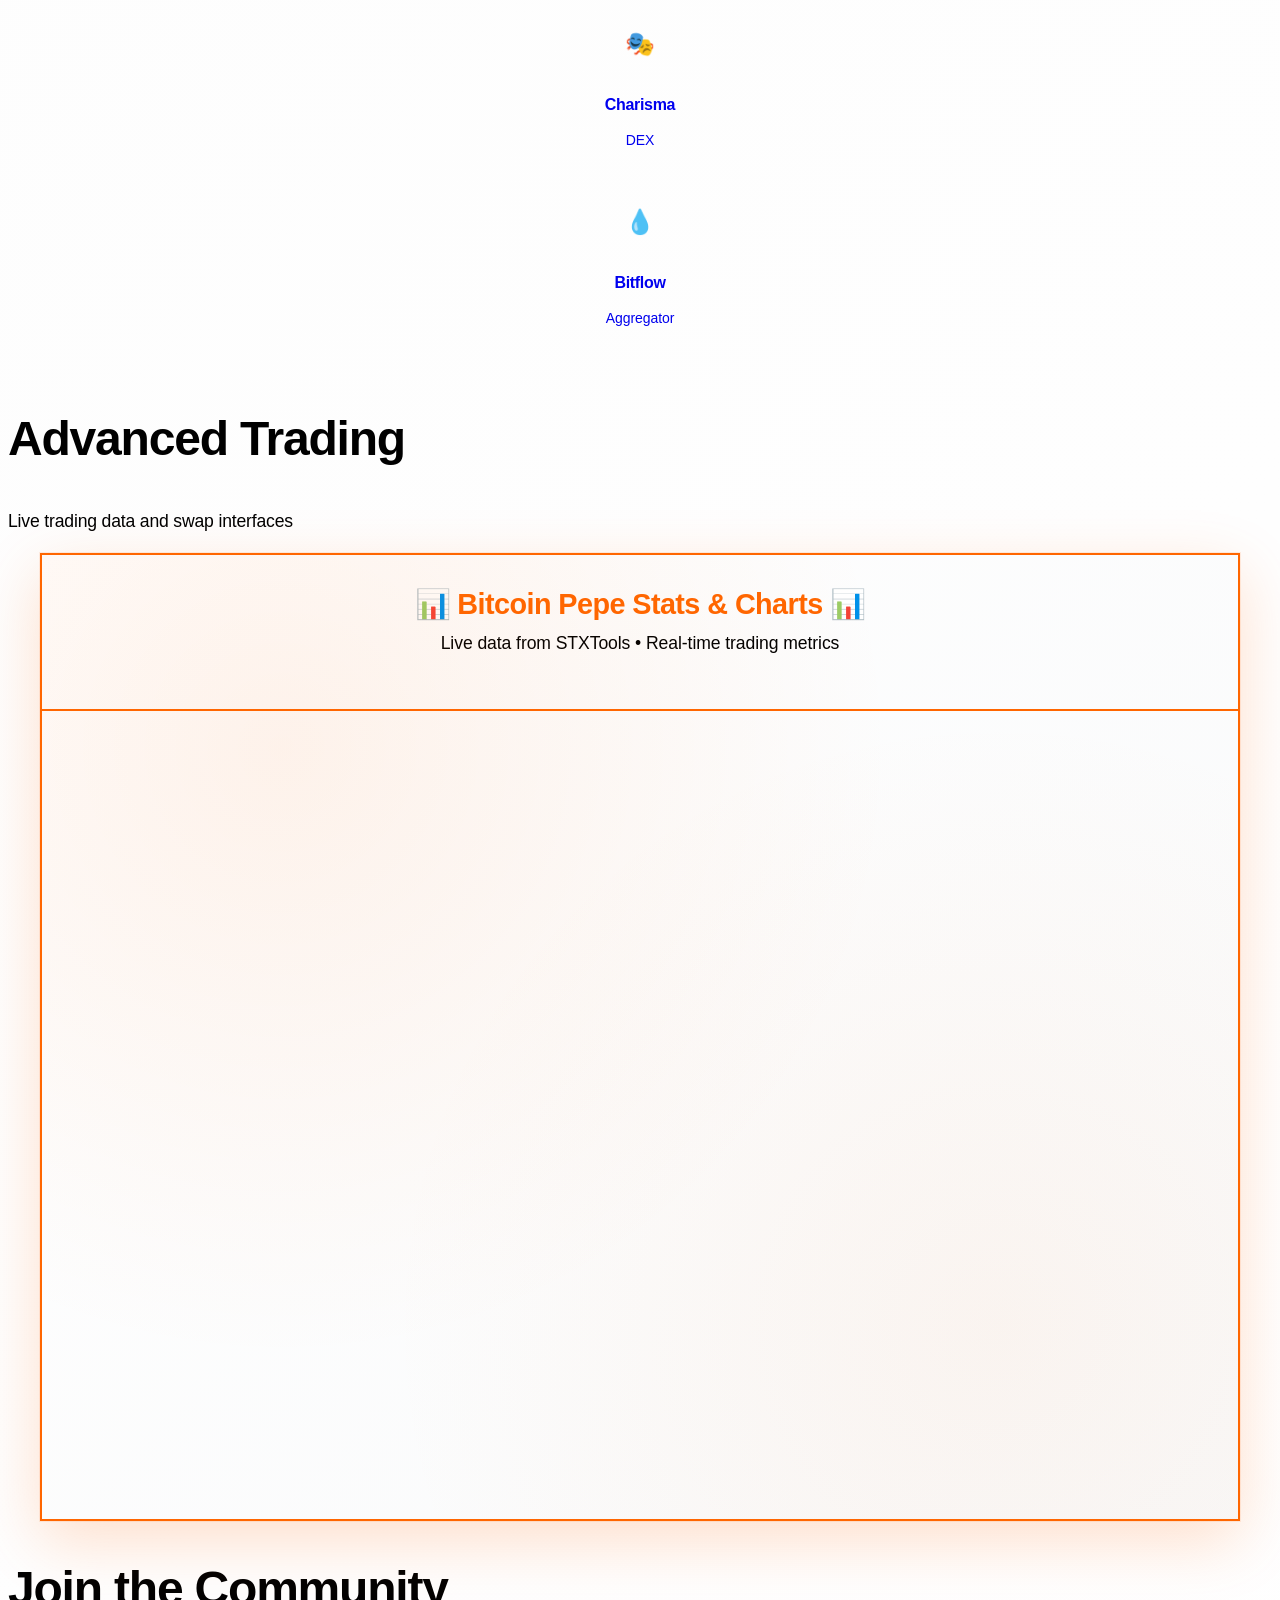
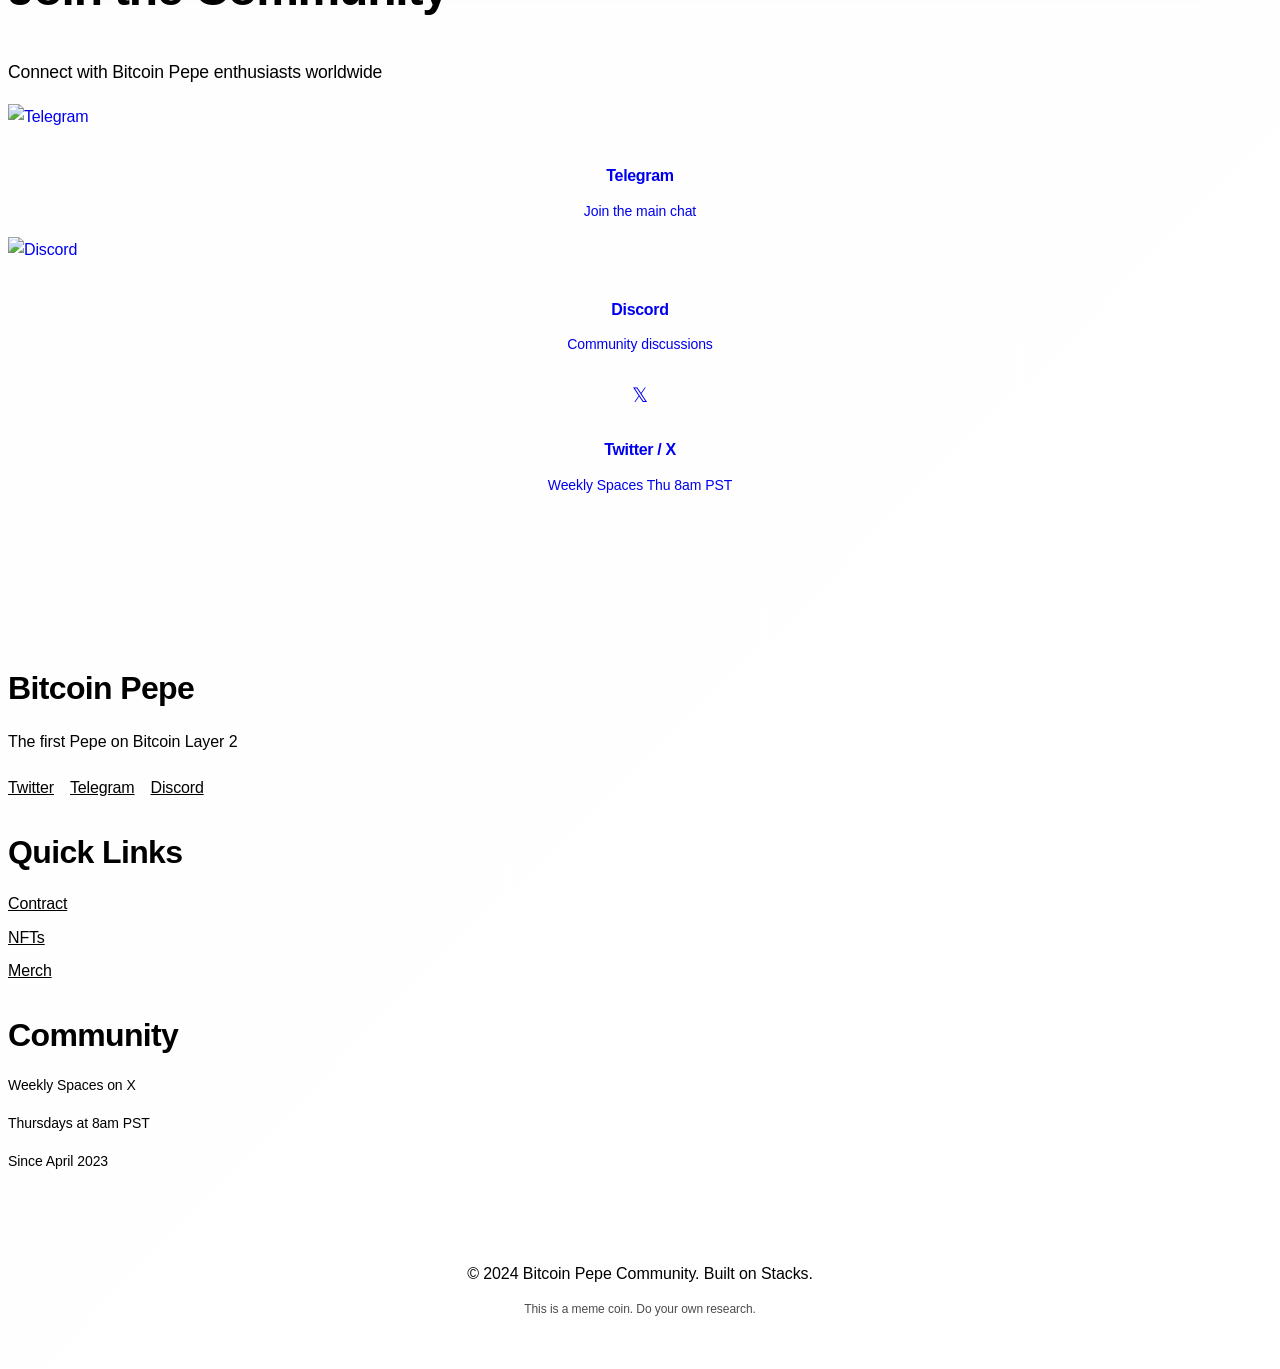
==== commit a8e2b356: "Mobile Optimize Metrics & Fak Alex" ====
--- a/index.html
+++ b/index.html
@@ -108,7 +108,7 @@
                 </p>
                 <div class="cta-group">
                   <a
-                    href="https://app.alexlab.co/swap?fromCurrency=token-wstx&toCurrency=token-wpepe"
+                    href="https://fak.fun/swap-btc/SP6SA6BTPNN5WDAWQ7GWJF1T5E2KWY01K9SZDBJQ.pepe-faktory-pool"
                     target="_blank"
                     rel="noopener noreferrer"
                     class="btn-degen"
@@ -158,7 +158,6 @@
 
             <div
               class="token-stats-enhanced-grid"
-              style="grid-template-columns: repeat(3, minmax(0, 1fr))"
             >
               <div class="stat-card-enhanced card-glass">
                 <div class="stat-icon-large">🪙</div>
@@ -172,7 +171,7 @@
               <div class="stat-card-enhanced card-glass">
                 <div class="stat-icon-large">📅</div>
                 <div class="stat-content">
-                  <h3 class="stat-number">668</h3>
+                  <h3 class="stat-number" id="days-since-launch">668</h3>
                   <p class="stat-label">Days Since Launch</p>
                   <div class="stat-sublabel">March 27, 2023</div>
                 </div>
--- a/css/degen-chaos.css
+++ b/css/degen-chaos.css
@@ -0,0 +1,1621 @@
+/* Clean Bitcoin Pepe Design - Orange & White Focus */
+/* Professional styling with subtle accent colors */
+
+/* Clean Orange & White Palette */
+:root {
+  /* Primary Colors */
+  --primary-orange: #ff6600;
+  --light-orange: #ff8533;
+  --dark-orange: #e55a00;
+  --primary-white: #ffffff;
+  --clean-gray: #f8f9fa;
+  --light-gray: #e9ecef;
+  --text-dark: #2c3e50;
+  --text-medium: #495057;
+  --text-light: #6c757d;
+  
+  /* Orange Gradients */
+  --orange-gradient: linear-gradient(135deg, #ff6600, #ff8533);
+  --subtle-gradient: linear-gradient(135deg, #ffffff, #f8f9fa);
+  --dark-gradient: linear-gradient(135deg, #2c3e50, #34495e);
+}
+
+/* Subtle Animations */
+@keyframes gentle-glow {
+  0%, 100% { 
+    box-shadow: 0 2px 8px rgba(255, 102, 0, 0.2);
+  }
+  50% { 
+    box-shadow: 0 4px 16px rgba(255, 102, 0, 0.3);
+  }
+}
+
+@keyframes subtle-float {
+  0%, 100% { transform: translateY(0px); }
+  50% { transform: translateY(-5px); }
+}
+
+@keyframes fade-in {
+  from { opacity: 0; transform: translateY(20px); }
+  to { opacity: 1; transform: translateY(0); }
+}
+
+/* Enhanced Music Section Styles */
+.music-section-enhanced {
+  background: linear-gradient(180deg, 
+    rgba(248, 249, 250, 0.95) 0%, 
+    rgba(233, 236, 239, 0.9) 15%,
+    rgba(44, 62, 80, 0.85) 40%,
+    rgba(52, 73, 94, 0.9) 60%,
+    rgba(44, 62, 80, 0.95) 100%
+  );
+  position: relative;
+  overflow: hidden;
+  padding: 100px 0 120px 0;
+  margin-top: -20px;
+}
+
+.music-section-enhanced::before {
+  content: '';
+  position: absolute;
+  top: 0;
+  left: 0;
+  right: 0;
+  bottom: 0;
+  background: 
+    radial-gradient(circle at 30% 20%, rgba(255, 102, 0, 0.15) 0%, transparent 40%),
+    radial-gradient(circle at 80% 80%, rgba(255, 133, 51, 0.12) 0%, transparent 40%),
+    linear-gradient(45deg, rgba(255, 102, 0, 0.05) 0%, transparent 30%, rgba(255, 102, 0, 0.03) 70%, transparent 100%);
+  pointer-events: none;
+}
+
+.music-section-enhanced::after {
+  content: '';
+  position: absolute;
+  top: 0;
+  left: 0;
+  right: 0;
+  height: 100px;
+  background: linear-gradient(180deg, rgba(248, 249, 250, 1) 0%, rgba(248, 249, 250, 0.8) 30%, transparent 100%);
+  pointer-events: none;
+  z-index: 1;
+}
+
+.music-header {
+  position: relative;
+  z-index: 3;
+  text-align: center;
+  padding: 40px 0;
+  background: rgba(255, 255, 255, 0.1);
+  backdrop-filter: blur(20px);
+  border-radius: 30px;
+  border: 2px solid rgba(255, 102, 0, 0.2);
+  margin: 0 auto 60px;
+  max-width: 800px;
+  box-shadow: 
+    0 20px 60px rgba(0, 0, 0, 0.1),
+    inset 0 1px 0 rgba(255, 255, 255, 0.2);
+}
+
+.music-header h2 {
+  animation: gentle-glow 3s ease-in-out infinite;
+  background: linear-gradient(45deg, var(--primary-orange), var(--light-orange), var(--primary-orange));
+  background-size: 200% 200%;
+  background-clip: text;
+  -webkit-background-clip: text;
+  -webkit-text-fill-color: transparent;
+  animation: gradient-shift 4s ease-in-out infinite, gentle-glow 3s ease-in-out infinite;
+  font-size: 2.8rem;
+  font-weight: 900;
+  margin-bottom: 16px;
+  letter-spacing: 2px;
+}
+
+.music-header p {
+  color: var(--primary-orange);
+  font-size: 1.2rem;
+  font-weight: 700;
+  text-shadow: 0 2px 4px rgba(0, 0, 0, 0.3);
+  background: rgba(255, 102, 0, 0.1);
+  padding: 12px 24px;
+  border-radius: 25px;
+  display: inline-block;
+  border: 1px solid rgba(255, 102, 0, 0.3);
+  backdrop-filter: blur(10px);
+}
+
+@keyframes gradient-shift {
+  0%, 100% {
+    background-position: 0% 50%;
+  }
+  50% {
+    background-position: 100% 50%;
+  }
+}
+
+.music-showcase {
+  display: grid;
+  grid-template-columns: 1fr 1fr;
+  gap: 40px;
+  margin-top: 50px;
+  position: relative;
+  z-index: 2;
+}
+
+/* Featured Track Styling */
+.featured-track {
+  background: linear-gradient(135deg, 
+    rgba(255, 102, 0, 0.15) 0%, 
+    rgba(255, 133, 51, 0.1) 50%, 
+    rgba(255, 102, 0, 0.05) 100%
+  );
+  border: 2px solid var(--primary-orange);
+  padding: 30px;
+  border-radius: 20px;
+  transition: all 0.4s cubic-bezier(0.25, 0.46, 0.45, 0.94);
+  position: relative;
+  overflow: hidden;
+}
+
+.featured-track::before {
+  content: '';
+  position: absolute;
+  top: -50%;
+  left: -50%;
+  width: 200%;
+  height: 200%;
+  background: linear-gradient(45deg, transparent 40%, rgba(255, 102, 0, 0.05) 50%, transparent 60%);
+  animation: shimmer 3s ease-in-out infinite;
+  pointer-events: none;
+}
+
+@keyframes shimmer {
+  0% { transform: translateX(-100%) translateY(-100%) rotate(45deg); }
+  100% { transform: translateX(100%) translateY(100%) rotate(45deg); }
+}
+
+.featured-track:hover {
+  transform: translateY(-8px);
+  box-shadow: 0 25px 60px rgba(255, 102, 0, 0.3);
+  border-color: var(--light-orange);
+}
+
+.album-art-container {
+  position: relative;
+  width: 250px;
+  height: 250px;
+  margin: 0 auto 24px;
+  border-radius: 20px;
+  overflow: hidden;
+}
+
+.album-art {
+  width: 100%;
+  height: 100%;
+  object-fit: cover;
+  border-radius: 20px;
+  transition: transform 0.4s ease;
+}
+
+.play-overlay {
+  position: absolute;
+  top: 0;
+  left: 0;
+  right: 0;
+  bottom: 0;
+  background: rgba(0, 0, 0, 0.6);
+  display: flex;
+  align-items: center;
+  justify-content: center;
+  flex-direction: column;
+  opacity: 0;
+  transition: opacity 0.3s ease;
+  cursor: pointer;
+  backdrop-filter: blur(5px);
+}
+
+.album-art-container:hover .play-overlay {
+  opacity: 1;
+}
+
+.album-art-container:hover .album-art {
+  transform: scale(1.05);
+}
+
+.play-button {
+  width: 80px;
+  height: 80px;
+  background: var(--primary-orange);
+  border-radius: 50%;
+  display: flex;
+  align-items: center;
+  justify-content: center;
+  font-size: 32px;
+  color: #000;
+  margin-bottom: 20px;
+  transition: all 0.3s ease;
+  box-shadow: 0 10px 30px rgba(255, 102, 0, 0.4);
+}
+
+.play-button:hover {
+  transform: scale(1.1);
+  box-shadow: 0 15px 40px rgba(255, 102, 0, 0.6);
+}
+
+.audio-visualizer {
+  display: flex;
+  gap: 3px;
+  align-items: end;
+  height: 30px;
+}
+
+.audio-visualizer .bar {
+  width: 4px;
+  background: var(--primary-orange);
+  border-radius: 2px;
+  animation: visualizer-dance 1.5s ease-in-out infinite;
+}
+
+.audio-visualizer .bar:nth-child(1) { animation-delay: 0s; height: 20px; }
+.audio-visualizer .bar:nth-child(2) { animation-delay: 0.1s; height: 25px; }
+.audio-visualizer .bar:nth-child(3) { animation-delay: 0.2s; height: 30px; }
+.audio-visualizer .bar:nth-child(4) { animation-delay: 0.3s; height: 15px; }
+.audio-visualizer .bar:nth-child(5) { animation-delay: 0.4s; height: 22px; }
+
+@keyframes visualizer-dance {
+  0%, 100% { transform: scaleY(0.3); opacity: 0.7; }
+  50% { transform: scaleY(1); opacity: 1; }
+}
+
+.track-info {
+  text-align: center;
+}
+
+.track-info h3 {
+  font-family: Impact, sans-serif;
+  font-size: 1.8rem;
+  color: var(--primary-orange);
+  margin: 16px 0 8px;
+  text-transform: uppercase;
+  letter-spacing: 1px;
+}
+
+.track-subtitle {
+  color: var(--light-orange);
+  font-weight: 700;
+  font-size: 1.1rem;
+  margin-bottom: 20px;
+}
+
+.track-stats {
+  display: flex;
+  justify-content: center;
+  gap: 16px;
+  flex-wrap: wrap;
+  margin-bottom: 24px;
+}
+
+.track-stats span {
+  background: rgba(255, 102, 0, 0.15);
+  border: 1px solid var(--primary-orange);
+  padding: 6px 12px;
+  border-radius: 15px;
+  font-size: 12px;
+  font-weight: 600;
+  color: var(--primary-orange);
+}
+
+.btn-music-primary, .btn-music-secondary {
+  display: inline-block;
+  padding: 16px 32px;
+  border-radius: 25px;
+  font-weight: 700;
+  font-size: 16px;
+  text-decoration: none;
+  transition: all 0.3s cubic-bezier(0.25, 0.46, 0.45, 0.94);
+  position: relative;
+  overflow: hidden;
+  text-align: center;
+  text-transform: uppercase;
+  letter-spacing: 1px;
+}
+
+.btn-music-primary {
+  background: linear-gradient(45deg, var(--primary-orange), var(--light-orange));
+  color: #000;
+  border: 2px solid var(--primary-orange);
+  box-shadow: 0 8px 25px rgba(255, 102, 0, 0.3);
+}
+
+.btn-music-primary:hover {
+  transform: translateY(-3px);
+  box-shadow: 0 15px 40px rgba(255, 102, 0, 0.4);
+  background: linear-gradient(45deg, var(--light-orange), var(--primary-orange));
+}
+
+.btn-music-secondary {
+  background: rgba(255, 102, 0, 0.1);
+  color: var(--primary-orange);
+  border: 2px solid var(--primary-orange);
+}
+
+.btn-music-secondary:hover {
+  background: var(--primary-orange);
+  color: #000;
+  transform: translateY(-3px);
+  box-shadow: 0 15px 40px rgba(255, 102, 0, 0.3);
+}
+
+/* Music Collection Styling */
+.music-collection {
+  background: rgba(255, 255, 255, 0.05);
+  backdrop-filter: blur(10px);
+  border: 1px solid rgba(255, 102, 0, 0.2);
+  border-radius: 20px;
+  padding: 40px;
+}
+
+.collection-header {
+  text-align: center;
+  margin-bottom: 40px;
+}
+
+.collection-header h3 {
+  font-family: Impact, sans-serif;
+  font-size: 1.8rem;
+  color: var(--primary-orange);
+  margin: 16px 0;
+  text-transform: uppercase;
+}
+
+.collection-header p {
+  color: var(--text-medium);
+  font-size: 1.1rem;
+  line-height: 1.6;
+}
+
+.music-features-grid {
+  display: grid;
+  grid-template-columns: repeat(auto-fit, minmax(200px, 1fr));
+  gap: 24px;
+  margin-bottom: 40px;
+}
+
+.music-feature {
+  text-align: center;
+  padding: 24px 16px;
+  background: rgba(255, 102, 0, 0.05);
+  border-radius: 15px;
+  border: 1px solid rgba(255, 102, 0, 0.1);
+  transition: all 0.3s ease;
+}
+
+.music-feature:hover {
+  transform: translateY(-5px);
+  border-color: var(--primary-orange);
+  background: rgba(255, 102, 0, 0.1);
+}
+
+.feature-icon {
+  font-size: 2.5rem;
+  margin-bottom: 16px;
+  filter: drop-shadow(0 0 10px rgba(255, 102, 0, 0.3));
+}
+
+.music-feature h4 {
+  color: var(--primary-orange);
+  font-weight: 700;
+  font-size: 1.1rem;
+  margin-bottom: 8px;
+}
+
+.music-feature p {
+  color: var(--text-light);
+  font-size: 0.9rem;
+  line-height: 1.4;
+}
+
+.collection-actions {
+  text-align: center;
+}
+
+/* Responsive Design */
+@media (max-width: 768px) {
+  .music-showcase {
+    grid-template-columns: 1fr;
+    gap: 30px;
+  }
+  
+  .album-art-container {
+    width: 200px;
+    height: 200px;
+  }
+  
+  .music-features-grid {
+    grid-template-columns: repeat(auto-fit, minmax(150px, 1fr));
+    gap: 16px;
+  }
+  
+  .featured-track, .music-collection {
+    padding: 24px;
+  }
+}
+
+/* Token Stats Grid */
+.token-stats-grid {
+  display: grid;
+  grid-template-columns: repeat(auto-fit, minmax(200px, 1fr));
+  gap: 24px;
+  max-width: 800px;
+  margin: 0 auto;
+}
+
+.stat-card {
+  transition: all 0.3s cubic-bezier(0.25, 0.46, 0.45, 0.94);
+  position: relative;
+  overflow: hidden;
+}
+
+.stat-card::before {
+  content: '';
+  position: absolute;
+  top: 0;
+  left: -100%;
+  width: 100%;
+  height: 100%;
+  background: linear-gradient(90deg, transparent, rgba(255, 102, 0, 0.1), transparent);
+  transition: left 0.5s ease;
+}
+
+.stat-card:hover::before {
+  left: 100%;
+}
+
+.stat-card:hover {
+  transform: translateY(-5px);
+  box-shadow: 0 15px 40px rgba(255, 102, 0, 0.2);
+  border-color: var(--primary-orange);
+}
+
+.stat-icon {
+  transition: all 0.3s ease;
+  filter: drop-shadow(0 0 8px rgba(255, 102, 0, 0.3));
+}
+
+.stat-card:hover .stat-icon {
+  transform: scale(1.1) rotateY(360deg);
+  filter: drop-shadow(0 0 15px rgba(255, 102, 0, 0.5));
+}
+
+@media (max-width: 768px) {
+  .token-stats-grid {
+    grid-template-columns: repeat(2, 1fr);
+    gap: 16px;
+  }
+  
+  .stat-card {
+    padding: 20px 16px !important;
+  }
+  
+  .stat-icon {
+    font-size: 2rem !important;
+  }
+}
+
+/* Enhanced Trading Widget Styles */
+.trading-widget-enhanced {
+  border: 2px solid var(--primary-orange) !important;
+  box-shadow: 
+    0 20px 60px rgba(255, 102, 0, 0.2),
+    0 0 0 1px rgba(255, 102, 0, 0.1) !important;
+  background: linear-gradient(135deg, 
+    rgba(255, 255, 255, 0.95) 0%, 
+    rgba(248, 249, 250, 0.9) 100%) !important;
+  position: relative;
+  overflow: hidden;
+}
+
+.trading-widget-enhanced::before {
+  content: '';
+  position: absolute;
+  top: 0;
+  left: 0;
+  right: 0;
+  bottom: 0;
+  background: 
+    radial-gradient(circle at 20% 20%, rgba(255, 102, 0, 0.08) 0%, transparent 50%),
+    radial-gradient(circle at 80% 80%, rgba(255, 133, 51, 0.06) 0%, transparent 50%);
+  pointer-events: none;
+  z-index: 1;
+}
+
+.trading-widget-enhanced iframe {
+  position: relative;
+  z-index: 2;
+  border-radius: 0 0 20px 20px;
+  transition: all 0.3s ease;
+}
+
+.trading-widget-enhanced:hover {
+  transform: translateY(-2px);
+  box-shadow: 
+    0 25px 80px rgba(255, 102, 0, 0.25),
+    0 0 0 2px rgba(255, 102, 0, 0.2);
+}
+
+/* Make the widget even more prominent on larger screens */
+@media (min-width: 1200px) {
+  .trading-widget-enhanced {
+    max-width: 1400px;
+    margin: 0 auto;
+  }
+  
+  .trading-widget-enhanced iframe {
+    height: 900px;
+  }
+}
+
+@media (max-width: 768px) {
+  .trading-widget-enhanced iframe {
+    height: 600px;
+  }
+}
+
+/* Modern Typography System */
+:root {
+  /* Font Families */
+  --font-primary: 'Space Grotesk', -apple-system, BlinkMacSystemFont, 'Segoe UI', sans-serif;
+  --font-secondary: 'Inter', -apple-system, BlinkMacSystemFont, 'Segoe UI', sans-serif;
+  --font-mono: 'JetBrains Mono', 'SF Mono', Monaco, 'Cascadia Code', 'Roboto Mono', Consolas, 'Courier New', monospace;
+}
+
+/* Base Typography */
+body {
+  font-family: var(--font-secondary);
+  font-weight: 400;
+  line-height: 1.6;
+  letter-spacing: -0.01em;
+}
+
+/* Headings - Space Grotesk for impact */
+h1, h2, h3, h4, h5, h6 {
+  font-family: var(--font-primary);
+  font-weight: 600;
+  line-height: 1.2;
+  letter-spacing: -0.02em;
+}
+
+h1 {
+  font-weight: 700;
+  font-size: clamp(2.5rem, 5vw, 4rem);
+  letter-spacing: -0.03em;
+}
+
+h2 {
+  font-weight: 600;
+  font-size: clamp(2rem, 4vw, 3rem);
+  letter-spacing: -0.025em;
+}
+
+h3 {
+  font-weight: 600;
+  font-size: clamp(1.5rem, 3vw, 2rem);
+}
+
+/* Navigation */
+.nav-links a {
+  font-family: var(--font-primary);
+  font-weight: 500;
+  letter-spacing: -0.01em;
+}
+
+.nav-logo span {
+  font-family: var(--font-primary);
+  font-weight: 700;
+  letter-spacing: -0.02em;
+}
+
+/* Buttons */
+.btn-degen, .btn-glass, .btn-music-primary, .btn-music-secondary {
+  font-family: var(--font-primary);
+  font-weight: 600;
+  letter-spacing: -0.01em;
+  text-transform: none;
+}
+
+/* Special Elements */
+.degen-title {
+  font-family: var(--font-primary);
+  font-weight: 700;
+  color: var(--text-dark);
+  position: relative;
+  letter-spacing: -0.03em;
+}
+
+/* Stats and Numbers - Mono for precision */
+.stat-number, .nft-rarity-degen, .track-stats span {
+  font-family: var(--font-mono);
+  font-weight: 600;
+}
+
+/* Music Section Headers */
+.music-header h2 {
+  font-family: var(--font-primary);
+  font-weight: 800;
+  letter-spacing: -0.02em;
+}
+
+.track-info h3 {
+  font-family: var(--font-primary);
+  font-weight: 700;
+  letter-spacing: -0.02em;
+}
+
+/* Trading Widget */
+.trading-widget-enhanced h3 {
+  font-family: var(--font-primary);
+  font-weight: 700;
+  letter-spacing: -0.02em;
+}
+
+/* NFT Cards */
+.nft-title-degen {
+  font-family: var(--font-primary);
+  font-weight: 600;
+  letter-spacing: -0.01em;
+}
+
+/* Badges */
+.degen-badge {
+  font-family: var(--font-primary);
+  font-weight: 600;
+  letter-spacing: -0.005em;
+  text-transform: uppercase;
+  font-size: 0.75rem;
+}
+
+/* Body Text Improvements */
+p {
+  font-family: var(--font-secondary);
+  font-weight: 400;
+  line-height: 1.7;
+  letter-spacing: -0.005em;
+}
+
+/* Enhanced Readability */
+.section-header p {
+  font-family: var(--font-secondary);
+  font-weight: 500;
+  font-size: 1.1rem;
+  line-height: 1.6;
+  letter-spacing: -0.01em;
+}
+
+/* Timeline Text */
+.timeline-content h3 {
+  font-family: var(--font-primary);
+  font-weight: 700;
+  letter-spacing: -0.02em;
+}
+
+.timeline-content p {
+  font-family: var(--font-secondary);
+  font-weight: 400;
+  line-height: 1.7;
+}
+
+/* Modern Link Styling */
+a {
+  font-family: inherit;
+  transition: all 0.2s ease;
+}
+
+/* Collection Headers */
+.collection-header h3 {
+  font-family: var(--font-primary);
+  font-weight: 700;
+  letter-spacing: -0.02em;
+}
+
+.music-feature h4 {
+  font-family: var(--font-primary);
+  font-weight: 600;
+  letter-spacing: -0.01em;
+}
+
+/* Enhanced About Section Styles */
+.enhanced-header {
+  position: relative;
+  padding: 40px 0 60px 0;
+}
+
+.header-badge {
+  display: flex;
+  justify-content: center;
+  margin-bottom: 20px;
+}
+
+.badge-text {
+  background: linear-gradient(45deg, var(--primary-orange), var(--light-orange));
+  color: #000;
+  padding: 8px 20px;
+  border-radius: 20px;
+  font-family: var(--font-mono);
+  font-size: 0.8rem;
+  font-weight: 600;
+  letter-spacing: 0.5px;
+  text-transform: uppercase;
+  box-shadow: 0 4px 15px rgba(255, 102, 0, 0.3);
+}
+
+.creator-info {
+  display: flex;
+  justify-content: center;
+  align-items: center;
+  gap: 40px;
+  margin-top: 30px;
+  flex-wrap: wrap;
+}
+
+.creator-card {
+  display: flex;
+  align-items: center;
+  gap: 16px;
+  background: rgba(255, 255, 255, 0.1);
+  padding: 20px;
+  border-radius: 15px;
+  border: 1px solid rgba(255, 102, 0, 0.2);
+  backdrop-filter: blur(10px);
+}
+
+.creator-avatar {
+  width: 50px;
+  height: 50px;
+  border-radius: 50%;
+  background: var(--primary-orange);
+  display: flex;
+  align-items: center;
+  justify-content: center;
+  font-size: 1.5rem;
+}
+
+.creator-details h4 {
+  font-family: var(--font-primary);
+  font-weight: 600;
+  color: var(--text-primary);
+  margin: 0 0 4px 0;
+  font-size: 1.1rem;
+}
+
+.creator-details p {
+  color: var(--text-secondary);
+  margin: 0;
+  font-size: 0.9rem;
+  font-weight: 500;
+}
+
+.tech-stack {
+  display: flex;
+  gap: 12px;
+  flex-wrap: wrap;
+}
+
+.tech-badge {
+  background: rgba(255, 102, 0, 0.1);
+  border: 1px solid rgba(255, 102, 0, 0.3);
+  color: var(--primary-orange);
+  padding: 8px 14px;
+  border-radius: 12px;
+  font-family: var(--font-secondary);
+  font-size: 0.85rem;
+  font-weight: 500;
+  transition: all 0.3s ease;
+}
+
+.tech-badge:hover {
+  background: rgba(255, 102, 0, 0.2);
+  border-color: var(--primary-orange);
+  transform: translateY(-2px);
+}
+
+/* Enhanced Token Stats */
+.enhanced-token-stats {
+  margin: 60px 0;
+}
+
+.stats-header {
+  text-align: center;
+  margin-bottom: 40px;
+}
+
+.stats-header h3 {
+  font-family: var(--font-primary);
+  font-weight: 700;
+  color: var(--primary-orange);
+  font-size: 2rem;
+  margin-bottom: 12px;
+}
+
+.stats-header p {
+  color: var(--text-secondary);
+  font-size: 1.1rem;
+  font-weight: 500;
+}
+
+.token-stats-enhanced-grid {
+  display: grid;
+  grid-template-columns: repeat(auto-fit, minmax(280px, 1fr));
+  gap: 24px;
+  margin-bottom: 40px;
+}
+
+@media (min-width: 1200px) {
+  .token-stats-enhanced-grid {
+    grid-template-columns: repeat(3, minmax(0, 1fr));
+  }
+}
+
+.stat-card-enhanced {
+  display: flex;
+  align-items: center;
+  gap: 20px;
+  padding: 30px;
+  transition: all 0.4s cubic-bezier(0.25, 0.46, 0.45, 0.94);
+  border: 1px solid rgba(255, 102, 0, 0.1);
+  position: relative;
+  overflow: hidden;
+}
+
+.stat-card-enhanced::before {
+  content: '';
+  position: absolute;
+  top: 0;
+  left: -100%;
+  width: 100%;
+  height: 100%;
+  background: linear-gradient(90deg, transparent, rgba(255, 102, 0, 0.08), transparent);
+  transition: left 0.6s ease;
+}
+
+.stat-card-enhanced:hover::before {
+  left: 100%;
+}
+
+.stat-card-enhanced:hover {
+  transform: translateY(-8px);
+  box-shadow: 0 20px 60px rgba(255, 102, 0, 0.25);
+  border-color: var(--primary-orange);
+}
+
+.stat-icon-large {
+  font-size: 3rem;
+  filter: drop-shadow(0 0 12px rgba(255, 102, 0, 0.4));
+  transition: all 0.3s ease;
+}
+
+.stat-card-enhanced:hover .stat-icon-large {
+  transform: scale(1.1) rotateY(360deg);
+  filter: drop-shadow(0 0 20px rgba(255, 102, 0, 0.6));
+}
+
+.stat-content {
+  flex: 1;
+}
+
+.stat-content .stat-number {
+  font-family: var(--font-mono);
+  font-weight: 700;
+  font-size: 2rem;
+  color: var(--primary-orange);
+  margin: 0 0 4px 0;
+  line-height: 1;
+}
+
+.stat-content .stat-label {
+  font-family: var(--font-primary);
+  font-weight: 600;
+  font-size: 1.1rem;
+  color: var(--text-primary);
+  margin: 0 0 6px 0;
+}
+
+.stat-sublabel {
+  font-family: var(--font-secondary);
+  font-size: 0.85rem;
+  color: var(--text-tertiary);
+  font-weight: 500;
+}
+
+/* Contract Information */
+.contract-info {
+  margin-top: 40px;
+  padding: 30px;
+  border: 2px solid rgba(255, 102, 0, 0.2);
+}
+
+.contract-header {
+  text-align: center;
+  margin-bottom: 24px;
+}
+
+.contract-header h4 {
+  font-family: var(--font-primary);
+  font-weight: 700;
+  color: var(--primary-orange);
+  font-size: 1.4rem;
+  margin: 0;
+}
+
+.contract-details {
+  display: grid;
+  gap: 16px;
+  margin-bottom: 30px;
+}
+
+.contract-item {
+  display: flex;
+  justify-content: space-between;
+  align-items: center;
+  padding: 12px 0;
+  border-bottom: 1px solid rgba(255, 102, 0, 0.1);
+}
+
+.contract-label {
+  font-family: var(--font-secondary);
+  font-weight: 600;
+  color: var(--text-secondary);
+  font-size: 0.95rem;
+}
+
+.contract-value {
+  font-family: var(--font-mono);
+  font-weight: 500;
+  color: var(--text-primary);
+  font-size: 0.9rem;
+  word-break: break-all;
+  text-align: right;
+  max-width: 60%;
+}
+
+.contract-actions {
+  display: flex;
+  gap: 16px;
+  justify-content: center;
+  flex-wrap: wrap;
+}
+
+.btn-contract {
+  display: inline-flex;
+  align-items: center;
+  gap: 8px;
+  background: linear-gradient(45deg, var(--primary-orange), var(--light-orange));
+  color: #000;
+  padding: 12px 24px;
+  border-radius: 12px;
+  text-decoration: none;
+  font-family: var(--font-primary);
+  font-weight: 600;
+  font-size: 0.9rem;
+  transition: all 0.3s ease;
+  box-shadow: 0 4px 15px rgba(255, 102, 0, 0.3);
+}
+
+.btn-contract:hover {
+  transform: translateY(-2px);
+  box-shadow: 0 8px 25px rgba(255, 102, 0, 0.4);
+  background: linear-gradient(45deg, var(--light-orange), var(--primary-orange));
+}
+
+/* Responsive Design */
+@media (max-width: 768px) {
+  .creator-info {
+    flex-direction: column;
+    gap: 20px;
+  }
+  
+  .tech-stack {
+    justify-content: center;
+  }
+  
+  .token-stats-enhanced-grid {
+    grid-template-columns: 1fr;
+    gap: 16px;
+  }
+  
+  .stat-card-enhanced {
+    padding: 20px;
+  }
+  
+  .stat-icon-large {
+    font-size: 2.5rem;
+  }
+  
+  .stat-content .stat-number {
+    font-size: 1.6rem;
+  }
+  
+  .contract-item {
+    flex-direction: column;
+    align-items: flex-start;
+    gap: 8px;
+  }
+  
+  .contract-value {
+    text-align: left;
+    max-width: 100%;
+    font-size: 0.8rem;
+  }
+  
+  .contract-actions {
+    flex-direction: column;
+  }
+}
+
+/* Enhanced Merch Section Styles */
+.merch-showcase {
+  display: flex;
+  flex-direction: column;
+  gap: 40px;
+  margin-top: 50px;
+}
+
+.featured-merch {
+  display: grid;
+  grid-template-columns: 300px 1fr;
+  gap: 40px;
+  padding: 40px;
+  border: 2px solid rgba(255, 102, 0, 0.2);
+  background: linear-gradient(135deg, rgba(255, 102, 0, 0.05), rgba(255, 133, 51, 0.03));
+}
+
+.merch-image-container {
+  display: flex;
+  align-items: center;
+  justify-content: center;
+}
+
+.merch-placeholder-custom {
+  width: 250px;
+  height: 250px;
+  background: linear-gradient(135deg, var(--primary-orange), var(--light-orange));
+  border-radius: 20px;
+  display: flex;
+  align-items: center;
+  justify-content: center;
+  position: relative;
+  box-shadow: 0 15px 40px rgba(255, 102, 0, 0.3);
+  transition: transform 0.3s ease;
+}
+
+.merch-placeholder-custom:hover {
+  transform: scale(1.05);
+}
+
+.merch-icon {
+  font-size: 4rem;
+  filter: drop-shadow(0 0 10px rgba(0, 0, 0, 0.3));
+}
+
+.custom-badge {
+  position: absolute;
+  top: 15px;
+  right: 15px;
+  background: rgba(0, 0, 0, 0.8);
+  color: white;
+  padding: 6px 12px;
+  border-radius: 12px;
+  font-family: var(--font-mono);
+  font-size: 0.7rem;
+  font-weight: 600;
+  text-transform: uppercase;
+}
+
+.merch-info {
+  display: flex;
+  flex-direction: column;
+  gap: 16px;
+}
+
+.merch-info h3 {
+  font-family: var(--font-primary);
+  font-weight: 700;
+  font-size: 2rem;
+  color: var(--text-primary);
+  margin: 0;
+}
+
+.merch-description {
+  font-size: 1.1rem;
+  color: var(--text-secondary);
+  line-height: 1.6;
+}
+
+.merch-requirements {
+  margin: 16px 0;
+}
+
+.requirement-badge {
+  background: rgba(255, 102, 0, 0.15);
+  border: 1px solid var(--primary-orange);
+  color: var(--primary-orange);
+  padding: 10px 16px;
+  border-radius: 15px;
+  font-family: var(--font-secondary);
+  font-weight: 600;
+  font-size: 0.9rem;
+}
+
+.merch-features {
+  display: flex;
+  flex-wrap: wrap;
+  gap: 12px;
+}
+
+.merch-features span {
+  background: rgba(255, 255, 255, 0.1);
+  padding: 8px 14px;
+  border-radius: 20px;
+  font-size: 0.85rem;
+  font-weight: 500;
+  color: var(--text-secondary);
+}
+
+/* Merch Grid */
+.merch-grid {
+  display: grid;
+  grid-template-columns: repeat(auto-fit, minmax(320px, 1fr));
+  gap: 30px;
+}
+
+.merch-card {
+  padding: 24px;
+  transition: all 0.3s ease;
+  border: 1px solid rgba(255, 102, 0, 0.1);
+}
+
+.merch-card:hover {
+  transform: translateY(-5px);
+  box-shadow: 0 15px 40px rgba(255, 102, 0, 0.2);
+  border-color: var(--primary-orange);
+}
+
+.merch-placeholder-socks {
+  width: 180px;
+  height: 180px;
+  border-radius: 15px;
+  display: flex;
+  align-items: center;
+  justify-content: center;
+  position: relative;
+  margin: 0 auto 20px;
+  transition: transform 0.3s ease;
+}
+
+.merch-placeholder-socks.checkmate {
+  background: linear-gradient(135deg, #2c3e50, #34495e);
+}
+
+.merch-placeholder-socks.maxbidding {
+  background: linear-gradient(135deg, var(--primary-orange), var(--light-orange));
+}
+
+.merch-placeholder-nft {
+  width: 180px;
+  height: 180px;
+  background: linear-gradient(135deg, rgba(255, 102, 0, 0.1), rgba(255, 133, 51, 0.05));
+  border: 2px solid rgba(255, 102, 0, 0.2);
+  border-radius: 15px;
+  display: flex;
+  align-items: center;
+  justify-content: center;
+  position: relative;
+  margin: 0 auto 20px;
+}
+
+.pattern-overlay {
+  position: absolute;
+  top: 10px;
+  right: 10px;
+  font-size: 1.5rem;
+  opacity: 0.7;
+}
+
+.nft-grid {
+  display: grid;
+  grid-template-columns: 1fr 1fr;
+  gap: 8px;
+  position: absolute;
+  bottom: 15px;
+  left: 15px;
+  right: 15px;
+}
+
+.mini-nft {
+  width: 30px;
+  height: 30px;
+  background: var(--primary-orange);
+  border-radius: 6px;
+  display: flex;
+  align-items: center;
+  justify-content: center;
+  font-size: 0.8rem;
+}
+
+.merch-card-content h4 {
+  font-family: var(--font-primary);
+  font-weight: 600;
+  font-size: 1.3rem;
+  color: var(--text-primary);
+  margin: 0 0 12px 0;
+}
+
+.merch-card-content p {
+  color: var(--text-secondary);
+  font-size: 0.95rem;
+  line-height: 1.5;
+  margin-bottom: 16px;
+}
+
+.merch-pricing {
+  display: flex;
+  flex-direction: column;
+  gap: 8px;
+  margin: 16px 0;
+  padding: 16px;
+  background: rgba(255, 255, 255, 0.05);
+  border-radius: 12px;
+}
+
+.holder-price, .regular-price {
+  display: flex;
+  justify-content: space-between;
+  align-items: center;
+}
+
+.price-label {
+  font-family: var(--font-secondary);
+  font-weight: 500;
+  color: var(--text-secondary);
+  font-size: 0.85rem;
+}
+
+.price-value {
+  font-family: var(--font-mono);
+  font-weight: 600;
+  color: var(--primary-orange);
+  font-size: 0.9rem;
+}
+
+.requirement-small {
+  font-family: var(--font-mono);
+  font-size: 0.75rem;
+  color: var(--text-tertiary);
+  text-align: center;
+  padding: 6px 12px;
+  background: rgba(255, 102, 0, 0.1);
+  border-radius: 8px;
+  margin-top: 12px;
+}
+
+.nft-benefits {
+  display: flex;
+  flex-direction: column;
+  gap: 8px;
+  margin: 16px 0;
+}
+
+.nft-benefits span {
+  font-size: 0.85rem;
+  color: var(--text-secondary);
+  font-weight: 500;
+}
+
+.btn-nft, .btn-merch-primary {
+  display: inline-flex;
+  align-items: center;
+  justify-content: center;
+  gap: 8px;
+  background: linear-gradient(45deg, var(--primary-orange), var(--light-orange));
+  color: #000;
+  padding: 12px 24px;
+  border-radius: 12px;
+  text-decoration: none;
+  font-family: var(--font-primary);
+  font-weight: 600;
+  font-size: 0.9rem;
+  transition: all 0.3s ease;
+  box-shadow: 0 4px 15px rgba(255, 102, 0, 0.3);
+  margin-top: auto;
+}
+
+.btn-nft:hover, .btn-merch-primary:hover {
+  transform: translateY(-2px);
+  box-shadow: 0 8px 25px rgba(255, 102, 0, 0.4);
+  background: linear-gradient(45deg, var(--light-orange), var(--primary-orange));
+}
+
+.merch-actions {
+  text-align: center;
+  margin-top: 40px;
+}
+
+.btn-merch-primary {
+  font-size: 1.1rem;
+  padding: 16px 32px;
+  margin-bottom: 24px;
+}
+
+.merch-note {
+  background: rgba(255, 102, 0, 0.05);
+  border: 1px solid rgba(255, 102, 0, 0.2);
+  border-radius: 15px;
+  padding: 20px;
+  max-width: 600px;
+  margin: 0 auto;
+}
+
+.merch-note p {
+  margin: 0;
+  color: var(--text-secondary);
+  font-size: 0.95rem;
+  line-height: 1.5;
+}
+
+/* Responsive Design */
+@media (max-width: 768px) {
+  .featured-merch {
+    grid-template-columns: 1fr;
+    gap: 30px;
+    padding: 30px 20px;
+  }
+  
+  .merch-placeholder-custom {
+    width: 200px;
+    height: 200px;
+  }
+  
+  .merch-icon {
+    font-size: 3rem;
+  }
+  
+  .merch-info h3 {
+    font-size: 1.6rem;
+  }
+  
+  .merch-grid {
+    grid-template-columns: 1fr;
+    gap: 20px;
+  }
+  
+  .merch-placeholder-socks, .merch-placeholder-nft {
+    width: 150px;
+    height: 150px;
+  }
+  
+  .merch-features {
+    justify-content: center;
+  }
+}
+
+.degen-title::after {
+  content: '';
+  position: absolute;
+  bottom: -4px;
+  left: 0;
+  width: 60px;
+  height: 4px;
+  background: var(--orange-gradient);
+  border-radius: 2px;
+}
+
+/* Clean Buttons */
+.btn-degen {
+  background: var(--orange-gradient);
+  border: 2px solid var(--primary-orange);
+  color: var(--primary-white);
+  font-weight: 600;
+  padding: 12px 24px;
+  border-radius: 8px;
+  transition: all 0.3s ease;
+  cursor: pointer;
+  text-decoration: none;
+  display: inline-block;
+}
+
+.btn-degen:hover {
+  background: var(--primary-white);
+  color: var(--primary-orange);
+  transform: translateY(-2px);
+  animation: gentle-glow 2s infinite;
+}
+
+.btn-degen:active {
+  transform: translateY(0);
+}
+
+/* Clean Badges */
+.degen-badge {
+  background: var(--clean-gray);
+  color: var(--text-dark);
+  padding: 6px 12px;
+  border-radius: 16px;
+  font-size: 12px;
+  font-weight: 600;
+  display: inline-block;
+  margin: 4px;
+  border: 1px solid #e1e8ed;
+}
+
+.degen-badge.rare { background: var(--primary-orange); color: var(--primary-white); }
+.degen-badge.legendary { background: var(--dark-orange); color: var(--primary-white); }
+.degen-badge.diamond { background: var(--light-orange); color: var(--text-dark); }
+.degen-badge.moon { background: var(--text-medium); color: var(--primary-white); }
+
+/* Clean NFT Cards */
+.nft-card-degen {
+  background: var(--primary-white);
+  border: 1px solid #e1e8ed;
+  border-radius: 12px;
+  padding: 0;
+  box-shadow: 0 2px 8px rgba(0, 0, 0, 0.1);
+  transition: all 0.3s ease;
+  position: relative;
+  overflow: hidden;
+  cursor: pointer;
+}
+
+.nft-card-degen:hover {
+  transform: translateY(-4px);
+  box-shadow: 0 8px 24px rgba(255, 102, 0, 0.15);
+  border-color: var(--primary-orange);
+}
+
+.nft-image-degen {
+  width: 100%;
+  height: 280px;
+  object-fit: cover;
+  border-radius: 12px 12px 0 0;
+  transition: transform 0.3s ease;
+}
+
+.nft-card-degen:hover .nft-image-degen {
+  transform: scale(1.02);
+}
+
+.nft-info-degen {
+  padding: 16px;
+  background: var(--primary-white);
+}
+
+.nft-title-degen {
+  font-family: 'Segoe UI', 'Helvetica Neue', Arial, sans-serif;
+  font-size: 16px;
+  font-weight: 600;
+  color: var(--text-dark);
+  margin-bottom: 8px;
+}
+
+.nft-rarity-degen {
+  font-size: 12px;
+  color: var(--primary-orange);
+  font-weight: 600;
+  margin-bottom: 12px;
+}
+
+/* Clean Section Headers */
+.section-header-degen h2 {
+  font-family: 'Segoe UI', 'Helvetica Neue', Arial, sans-serif;
+  font-size: clamp(28px, 5vw, 42px);
+  font-weight: 700;
+  color: var(--text-dark);
+  text-align: center;
+  margin-bottom: 16px;
+  position: relative;
+}
+
+.section-header-degen h2::after {
+  content: '';
+  position: absolute;
+  bottom: -8px;
+  left: 50%;
+  transform: translateX(-50%);
+  width: 80px;
+  height: 3px;
+  background: var(--orange-gradient);
+  border-radius: 2px;
+}
+
+.section-header-degen p {
+  color: var(--text-medium);
+  font-weight: 500;
+  text-align: center;
+  font-size: 16px;
+  max-width: 600px;
+  margin: 0 auto;
+}
+
+/* Clean Trading Cards */
+.exchange-card-degen {
+  background: var(--primary-white);
+  border: 1px solid #e1e8ed;
+  border-radius: 12px;
+  padding: 24px;
+  text-align: center;
+  transition: all 0.3s ease;
+  box-shadow: 0 2px 8px rgba(0, 0, 0, 0.1);
+}
+
+.exchange-card-degen:hover {
+  transform: translateY(-4px);
+  box-shadow: 0 8px 24px rgba(255, 102, 0, 0.15);
+  border-color: var(--primary-orange);
+}
+
+/* Clean Tooltips */
+.degen-tooltip {
+  position: relative;
+  cursor: pointer;
+}
+
+.degen-tooltip::after {
+  content: attr(data-meme);
+  position: absolute;
+  bottom: 100%;
+  left: 50%;
+  transform: translateX(-50%);
+  background: var(--text-dark);
+  color: var(--primary-white);
+  padding: 6px 10px;
+  border-radius: 6px;
+  font-size: 12px;
+  font-weight: 500;
+  white-space: nowrap;
+  opacity: 0;
+  pointer-events: none;
+  transition: opacity 0.3s ease;
+  z-index: 1000;
+}
+
+.degen-tooltip:hover::after {
+  opacity: 1;
+}
+
+/* Minimal Background */
+body {
+  background: linear-gradient(135deg, #fafafa 0%, #ffffff 100%);
+}
+
+/* Responsive Design */
+@media (max-width: 768px) {
+  .degen-title {
+    font-size: clamp(20px, 6vw, 36px);
+  }
+  
+  .nft-card-degen:hover {
+    transform: translateY(-2px);
+  }
+  
+  .exchange-card-degen:hover {
+    transform: translateY(-2px);
+  }
+  
+  .section-header-degen h2 {
+    font-size: clamp(24px, 6vw, 32px);
+  }
+}
+
+/* Accessibility */
+@media (prefers-reduced-motion: reduce) {
+  * {
+    animation: none !important;
+    transition: none !important;
+  }
+}
+
+/* Loading Animation */
+.degen-loading {
+  display: inline-block;
+  font-size: 16px;
+  color: var(--primary-orange);
+  animation: subtle-float 2s infinite;
+}
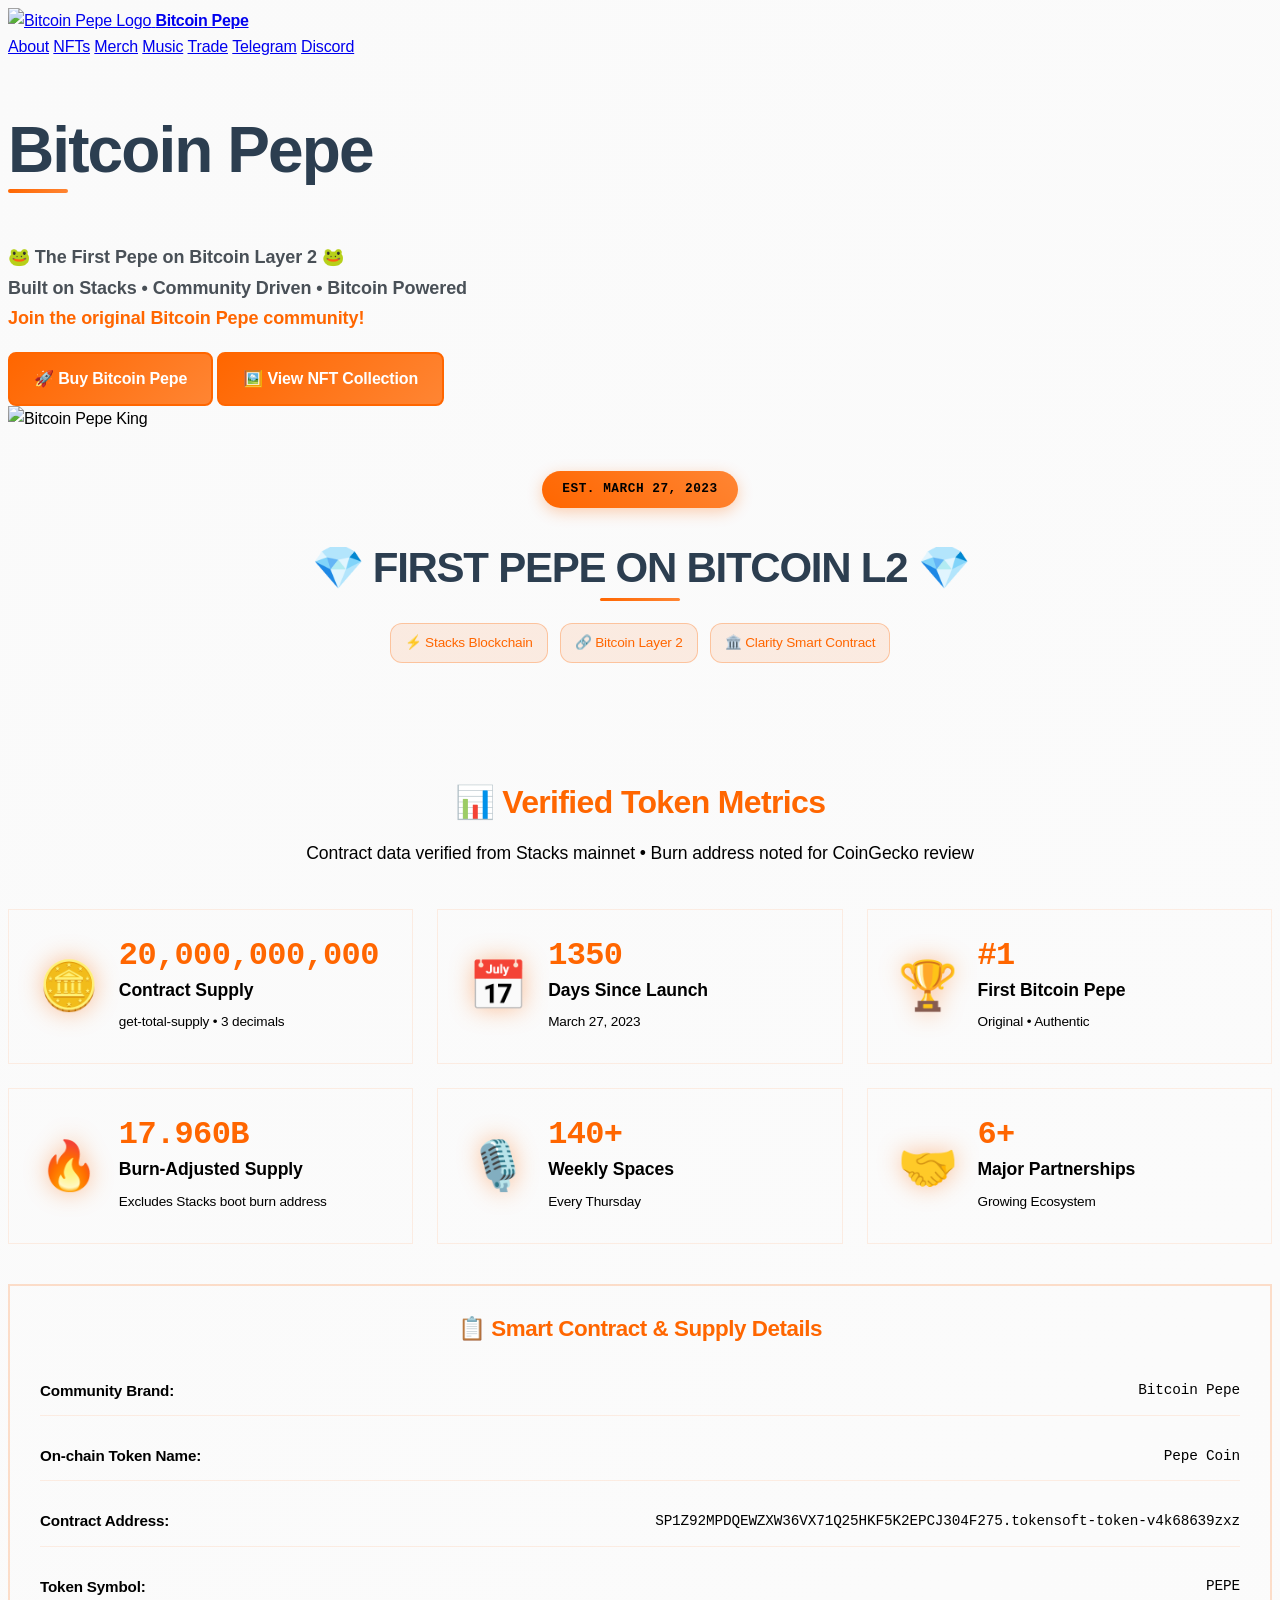
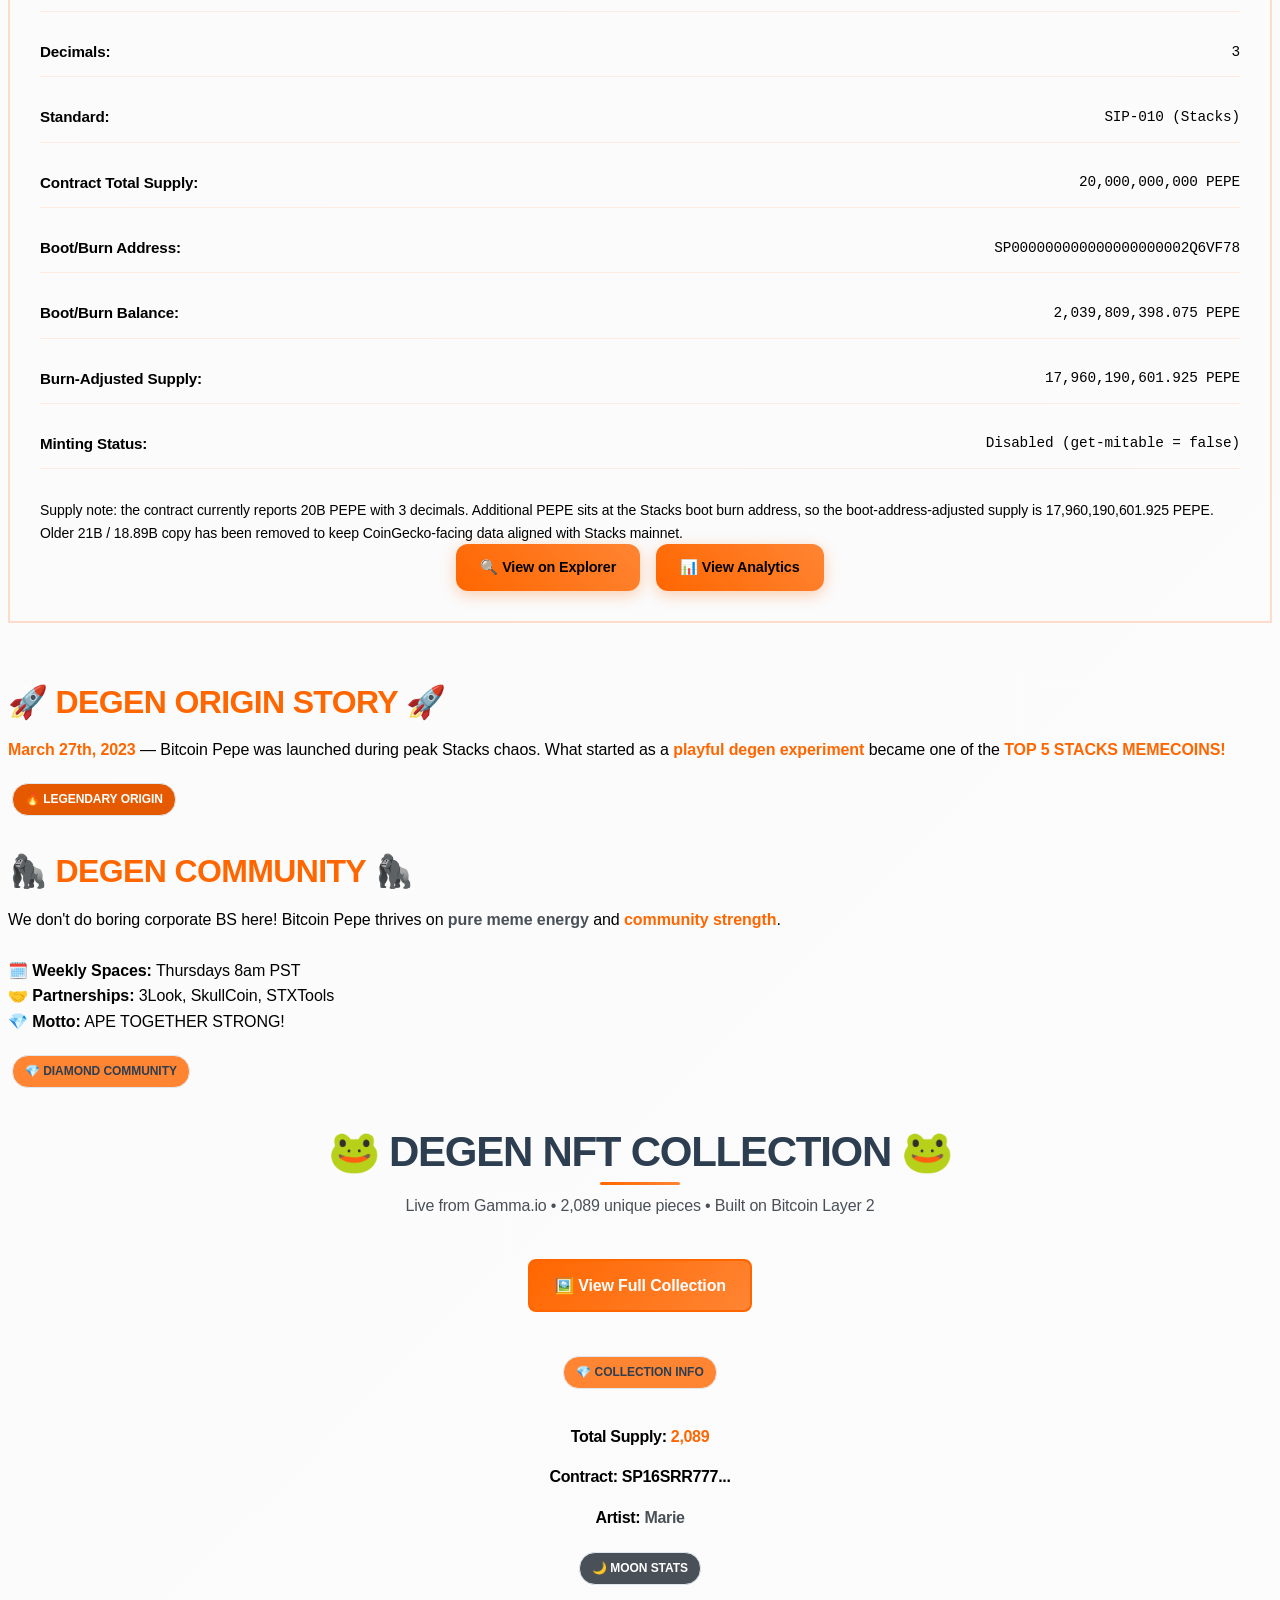
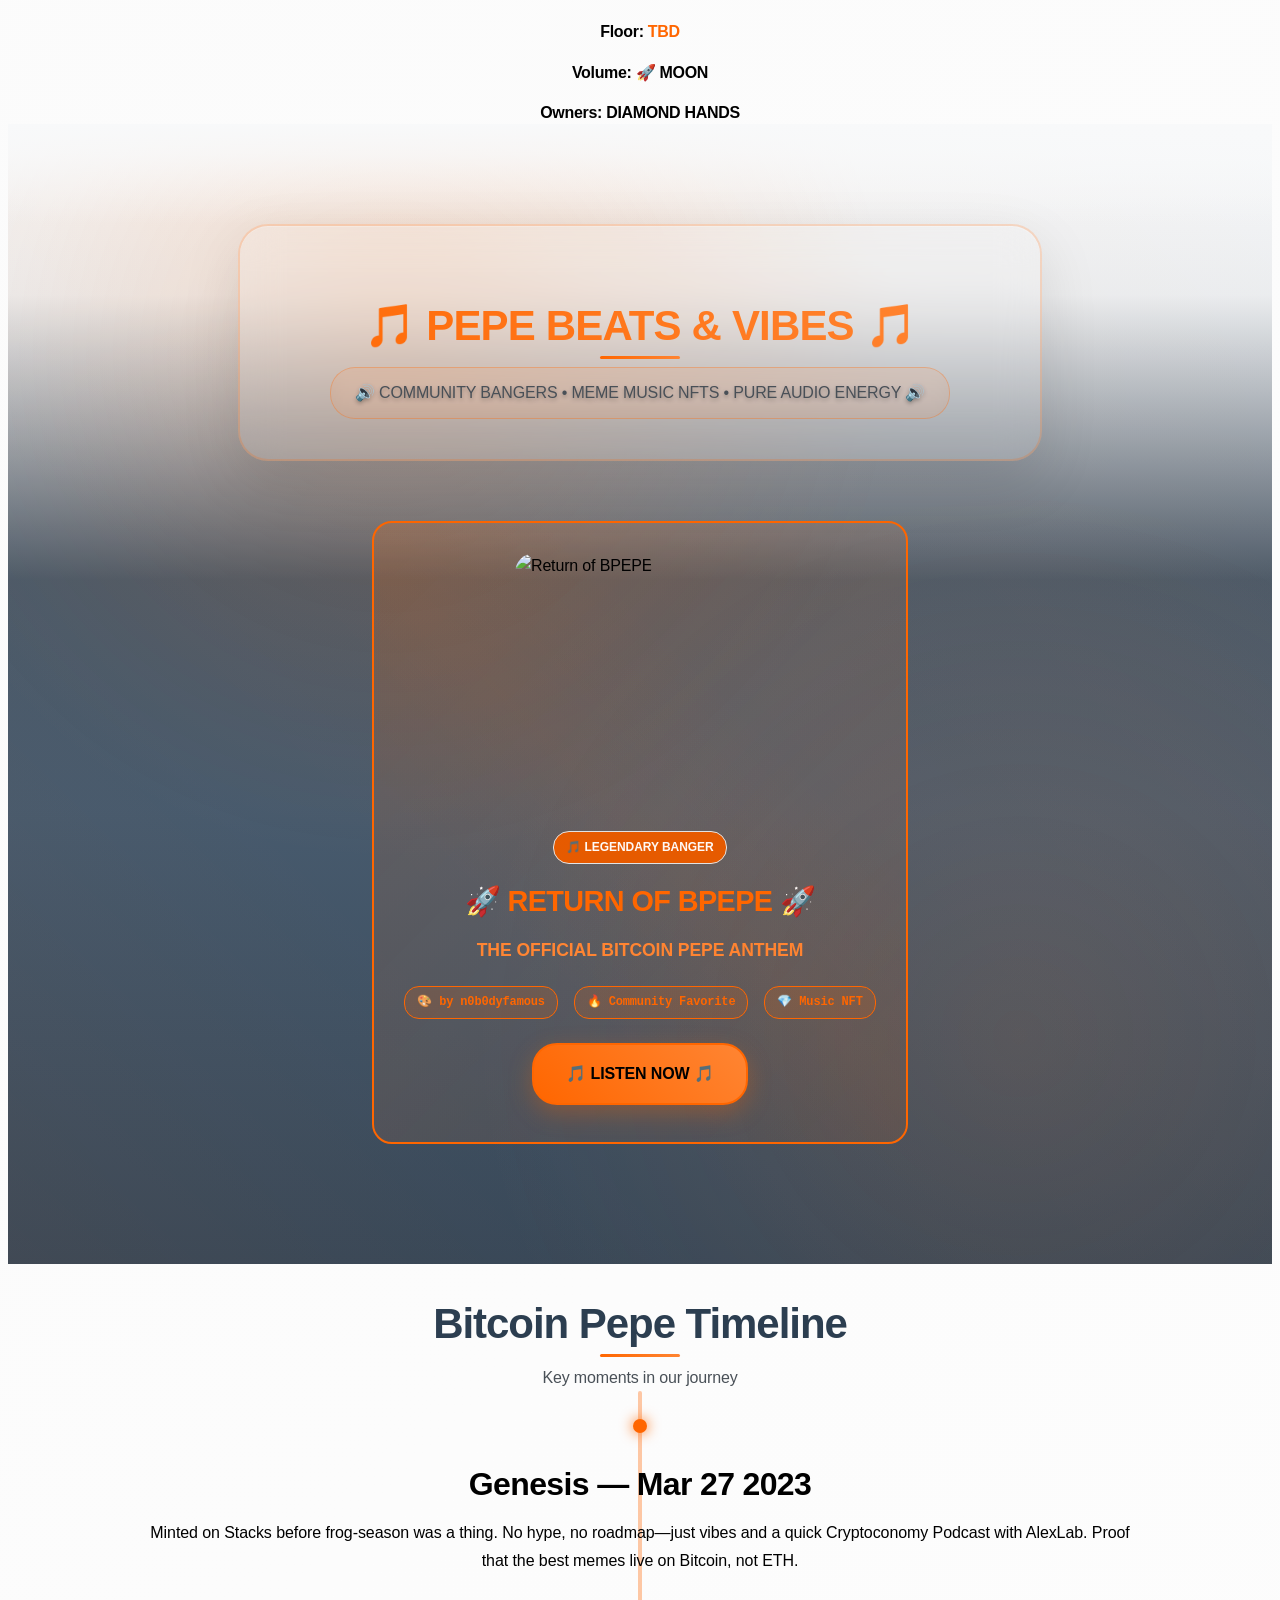
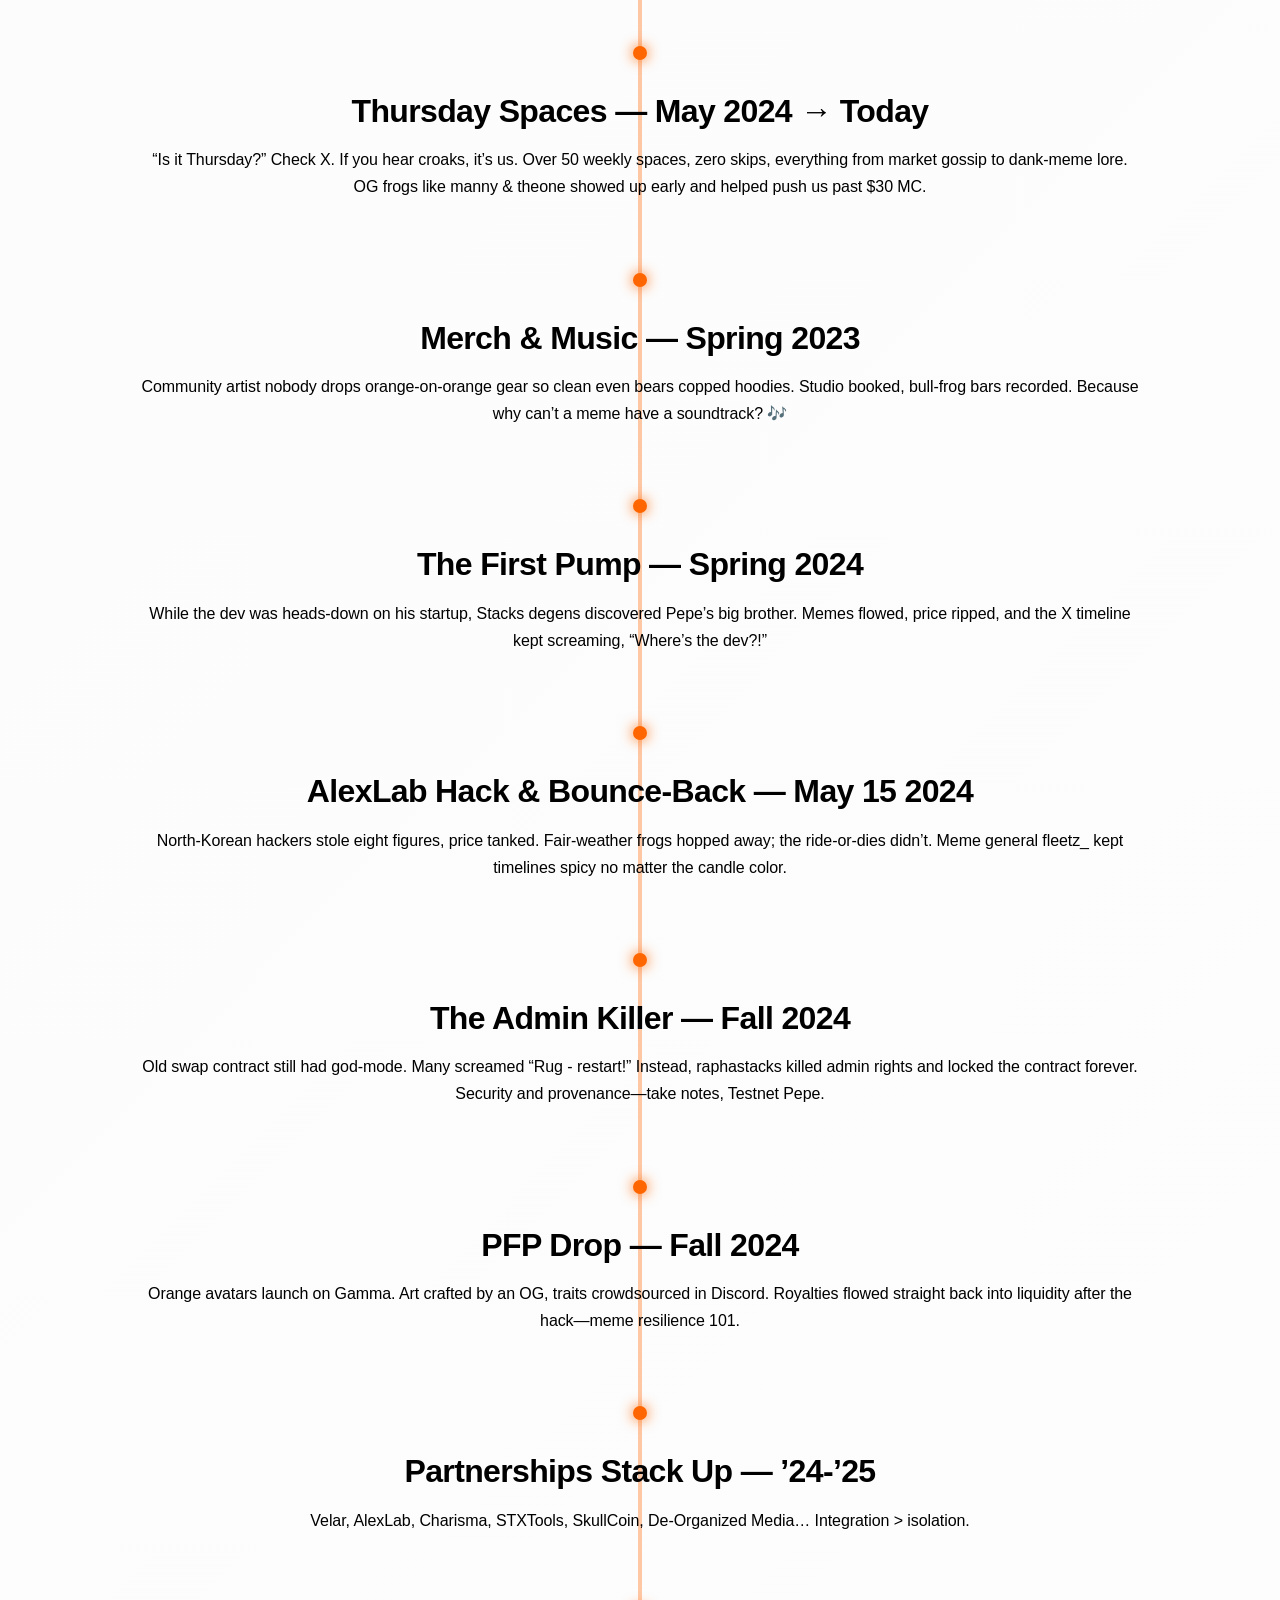
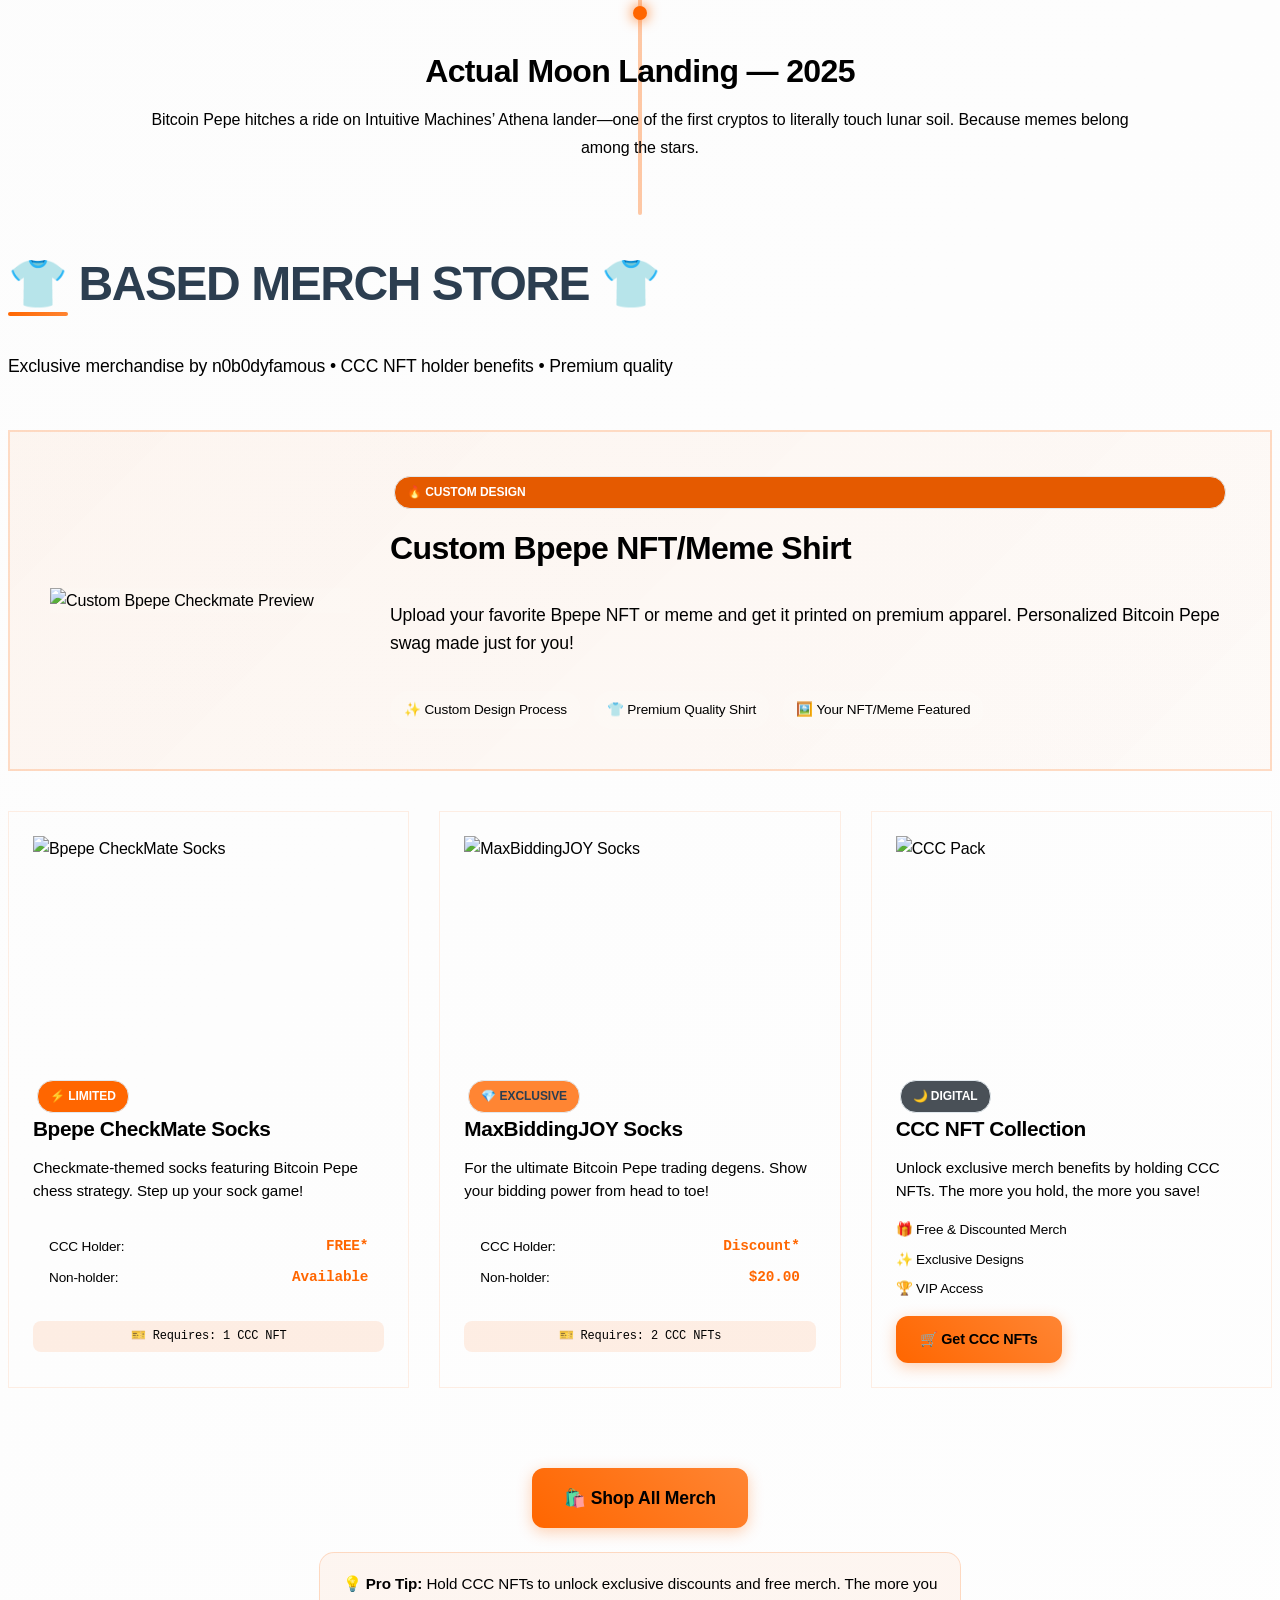
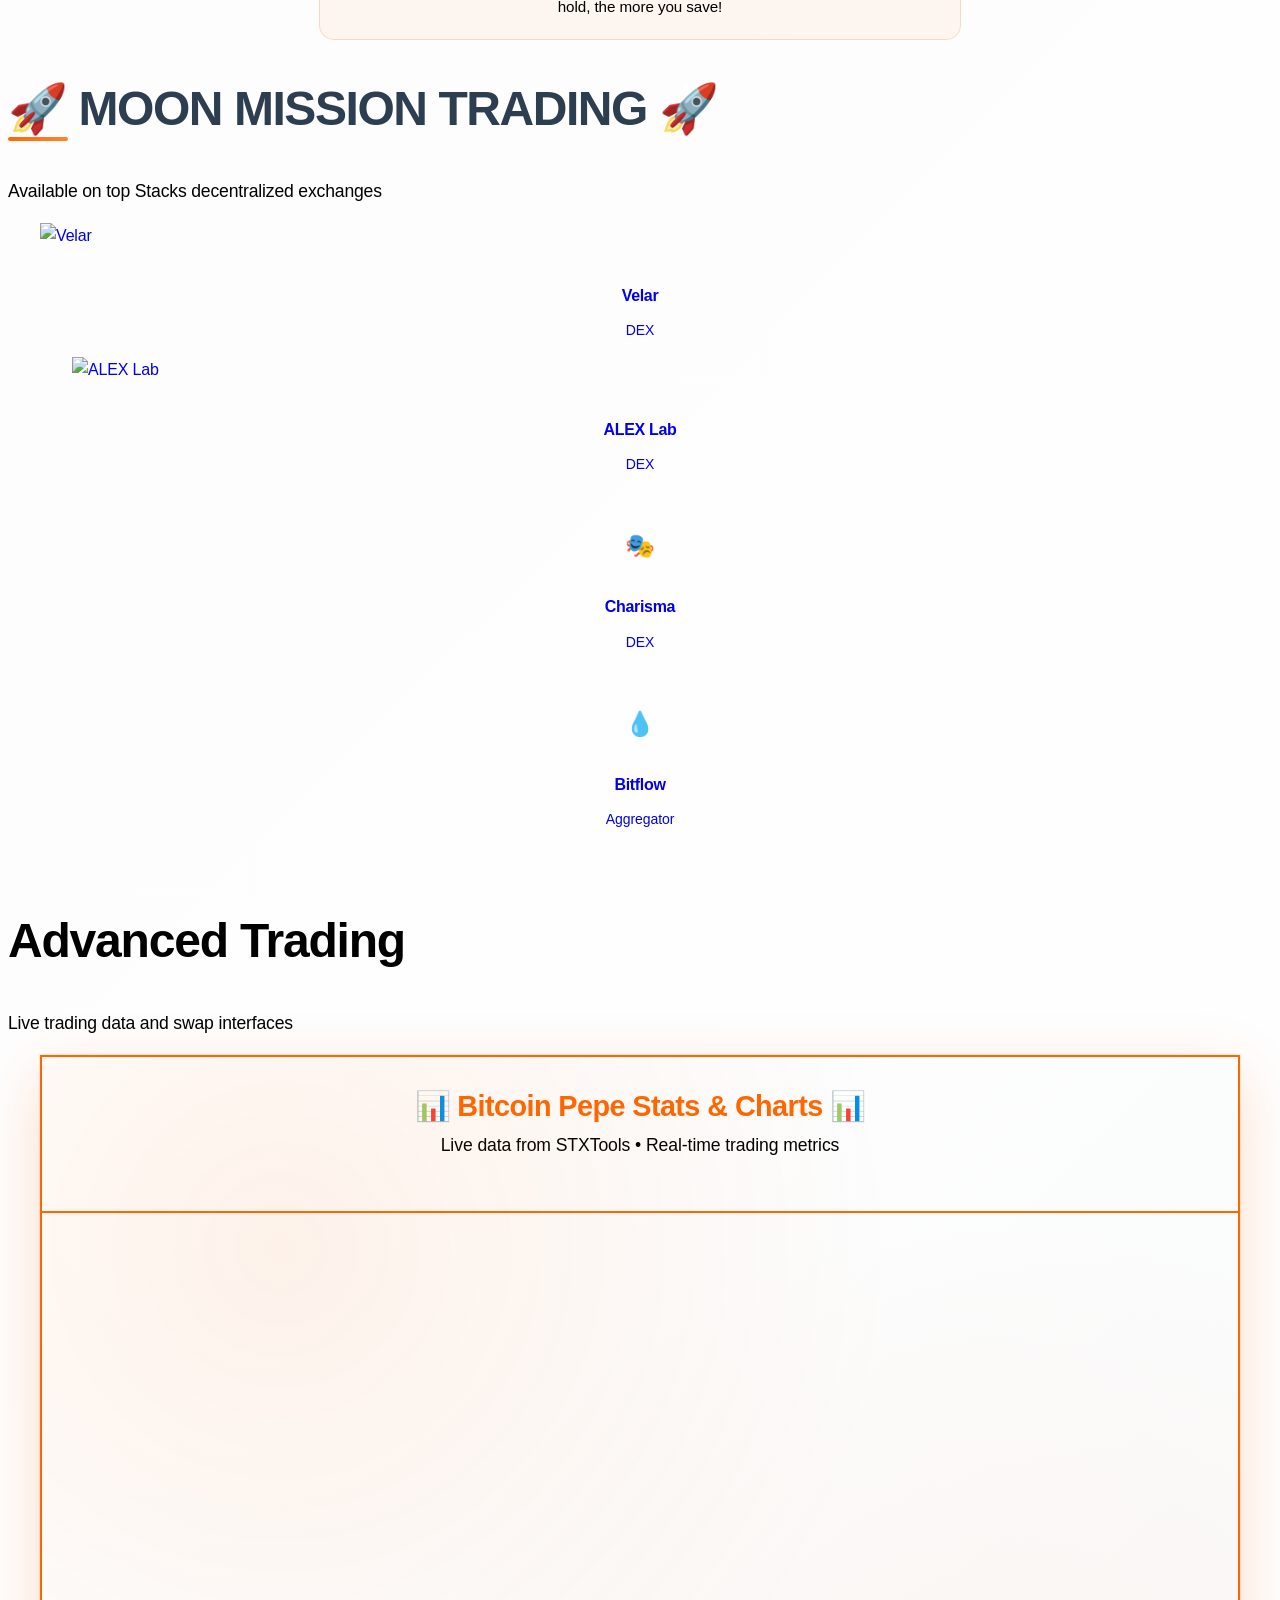
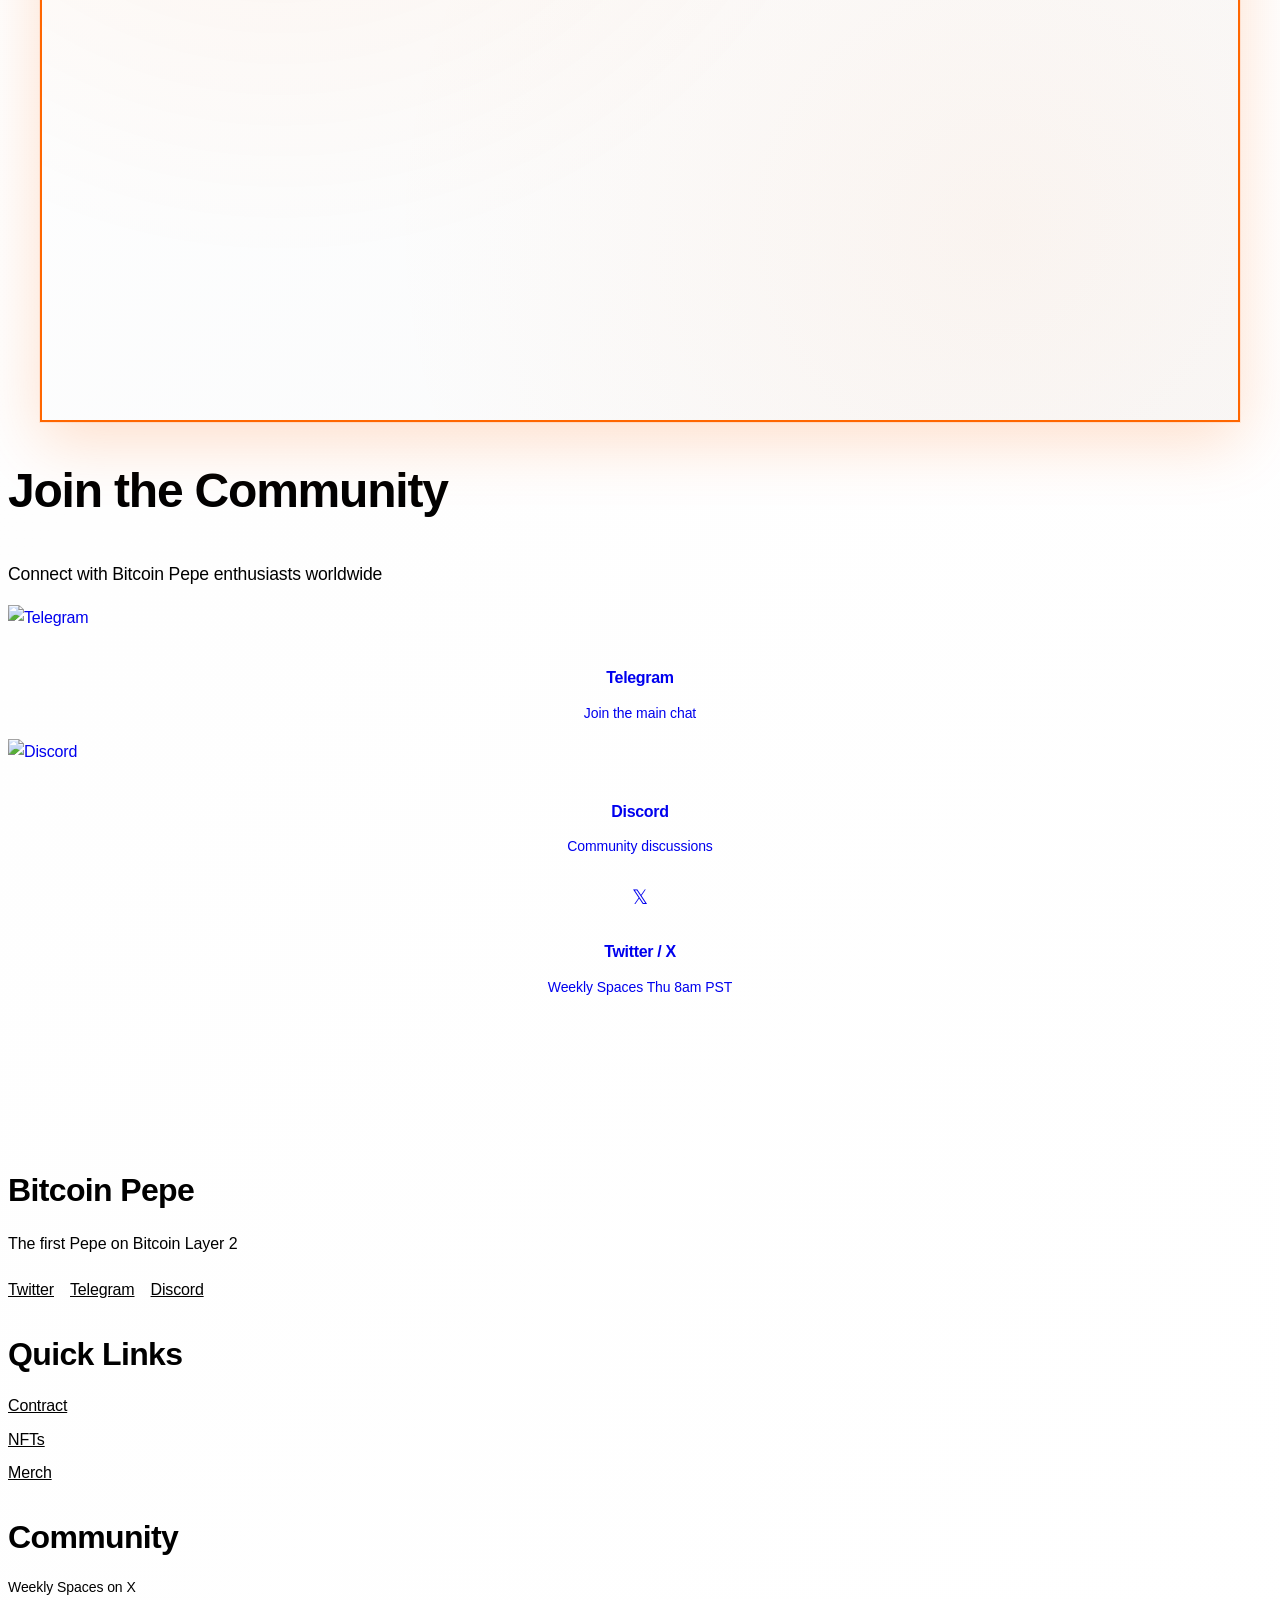
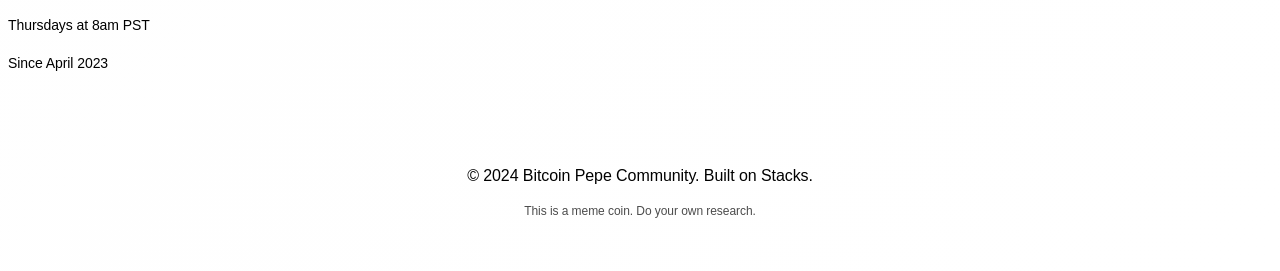
==== commit 99992c9e: "Add CoinGecko token verification details" ====
--- a/index.html
+++ b/index.html
@@ -7,7 +7,10 @@
     <meta name="viewport" content="width=device-width, initial-scale=1.0" />
     <link rel="shortcut icon" href="./img/favicon.png" />
     <title>Bitcoin Pepe</title>
-    <meta name="description" content="Pepe but on Bitcoin" />
+    <meta
+      name="description"
+      content="Bitcoin Pepe (PEPE) is a community Stacks SIP-010 token on Bitcoin L2 with verified contract, supply, and burn-address details."
+    />
     <!-- Open Graph / Facebook -->
     <meta property="og:type" content="website" />
     <meta property="og:site_name" content="Bitcoin Pepe" />
@@ -25,7 +28,10 @@
     <!-- Twitter -->
     <meta name="twitter:card" content="summary_large_image" />
     <meta name="twitter:title" content="Bitcoin Pepe" />
-    <meta name="twitter:description" content="Pepe but on Bitcoin" />
+    <meta
+      name="twitter:description"
+      content="Bitcoin Pepe (PEPE) on Stacks with verified contract, supply, and burn-address details."
+    />
     <meta
       name="twitter:image"
       content="https://pepecoins.io/img/bitcoin-is-king--5--1.png"
@@ -150,9 +156,10 @@
           <!-- Enhanced Bitcoin Pepe Token Stats -->
           <div class="enhanced-token-stats">
             <div class="stats-header">
-              <h3>📊 Live Token Metrics</h3>
+              <h3>📊 Verified Token Metrics</h3>
               <p>
-                Real-time data from Stacks blockchain • Updated every 30 seconds
+                Contract data verified from Stacks mainnet • Burn address noted
+                for CoinGecko review
               </p>
             </div>
 
@@ -162,16 +169,16 @@
               <div class="stat-card-enhanced card-glass">
                 <div class="stat-icon-large">🪙</div>
                 <div class="stat-content">
-                  <h3 class="stat-number">21,000,000,000</h3>
-                  <p class="stat-label">Total Supply</p>
-                  <div class="stat-sublabel">Fixed • No Inflation</div>
+                  <h3 class="stat-number">20,000,000,000</h3>
+                  <p class="stat-label">Contract Supply</p>
+                  <div class="stat-sublabel">get-total-supply • 3 decimals</div>
                 </div>
               </div>
 
               <div class="stat-card-enhanced card-glass">
                 <div class="stat-icon-large">📅</div>
                 <div class="stat-content">
-                  <h3 class="stat-number" id="days-since-launch">668</h3>
+                  <h3 class="stat-number" id="days-since-launch">1138</h3>
                   <p class="stat-label">Days Since Launch</p>
                   <div class="stat-sublabel">March 27, 2023</div>
                 </div>
@@ -189,9 +196,9 @@
               <div class="stat-card-enhanced card-glass">
                 <div class="stat-icon-large">🔥</div>
                 <div class="stat-content">
-                  <h3 class="stat-number">18,890,000,000</h3>
-                  <p class="stat-label">Max Supply</p>
-                  <div class="stat-sublabel">After burn</div>
+                  <h3 class="stat-number">17.960B</h3>
+                  <p class="stat-label">Burn-Adjusted Supply</p>
+                  <div class="stat-sublabel">Excludes Stacks boot burn address</div>
                 </div>
               </div>
 
@@ -217,9 +224,17 @@
             <!-- Contract Information -->
             <div class="contract-info card-glass">
               <div class="contract-header">
-                <h4>📋 Smart Contract Details</h4>
+                <h4>📋 Smart Contract & Supply Details</h4>
               </div>
               <div class="contract-details">
+                <div class="contract-item">
+                  <span class="contract-label">Community Brand:</span>
+                  <span class="contract-value">Bitcoin Pepe</span>
+                </div>
+                <div class="contract-item">
+                  <span class="contract-label">On-chain Token Name:</span>
+                  <span class="contract-value">Pepe Coin</span>
+                </div>
                 <div class="contract-item">
                   <span class="contract-label">Contract Address:</span>
                   <span class="contract-value"
@@ -232,13 +247,47 @@
                 </div>
                 <div class="contract-item">
                   <span class="contract-label">Decimals:</span>
-                  <span class="contract-value">6</span>
+                  <span class="contract-value">3</span>
                 </div>
                 <div class="contract-item">
                   <span class="contract-label">Standard:</span>
                   <span class="contract-value">SIP-010 (Stacks)</span>
                 </div>
-              </div>
+                <div class="contract-item">
+                  <span class="contract-label">Contract Total Supply:</span>
+                  <span class="contract-value">20,000,000,000 PEPE</span>
+                </div>
+                <div class="contract-item">
+                  <span class="contract-label">Boot/Burn Address:</span>
+                  <span class="contract-value">SP000000000000000000002Q6VF78</span>
+                </div>
+                <div class="contract-item">
+                  <span class="contract-label">Boot/Burn Balance:</span>
+                  <span class="contract-value">2,039,809,398.075 PEPE</span>
+                </div>
+                <div class="contract-item">
+                  <span class="contract-label">Burn-Adjusted Supply:</span>
+                  <span class="contract-value">17,960,190,601.925 PEPE</span>
+                </div>
+                <div class="contract-item">
+                  <span class="contract-label">Minting Status:</span>
+                  <span class="contract-value">Disabled (get-mitable = false)</span>
+                </div>
+              </div>
+              <p
+                style="
+                  color: var(--text-secondary);
+                  font-size: 14px;
+                  line-height: 1.6;
+                  margin: 16px 0 0;
+                "
+              >
+                Supply note: the contract currently reports 20B PEPE with 3
+                decimals. Additional PEPE sits at the Stacks boot burn address,
+                so the boot-address-adjusted supply is 17,960,190,601.925 PEPE.
+                Older 21B / 18.89B copy has been removed to keep
+                CoinGecko-facing data aligned with Stacks mainnet.
+              </p>
               <div class="contract-actions">
                 <a
                   href="https://explorer.hiro.so/txid/SP1Z92MPDQEWZXW36VX71Q25HKF5K2EPCJ304F275.tokensoft-token-v4k68639zxz?chain=mainnet"
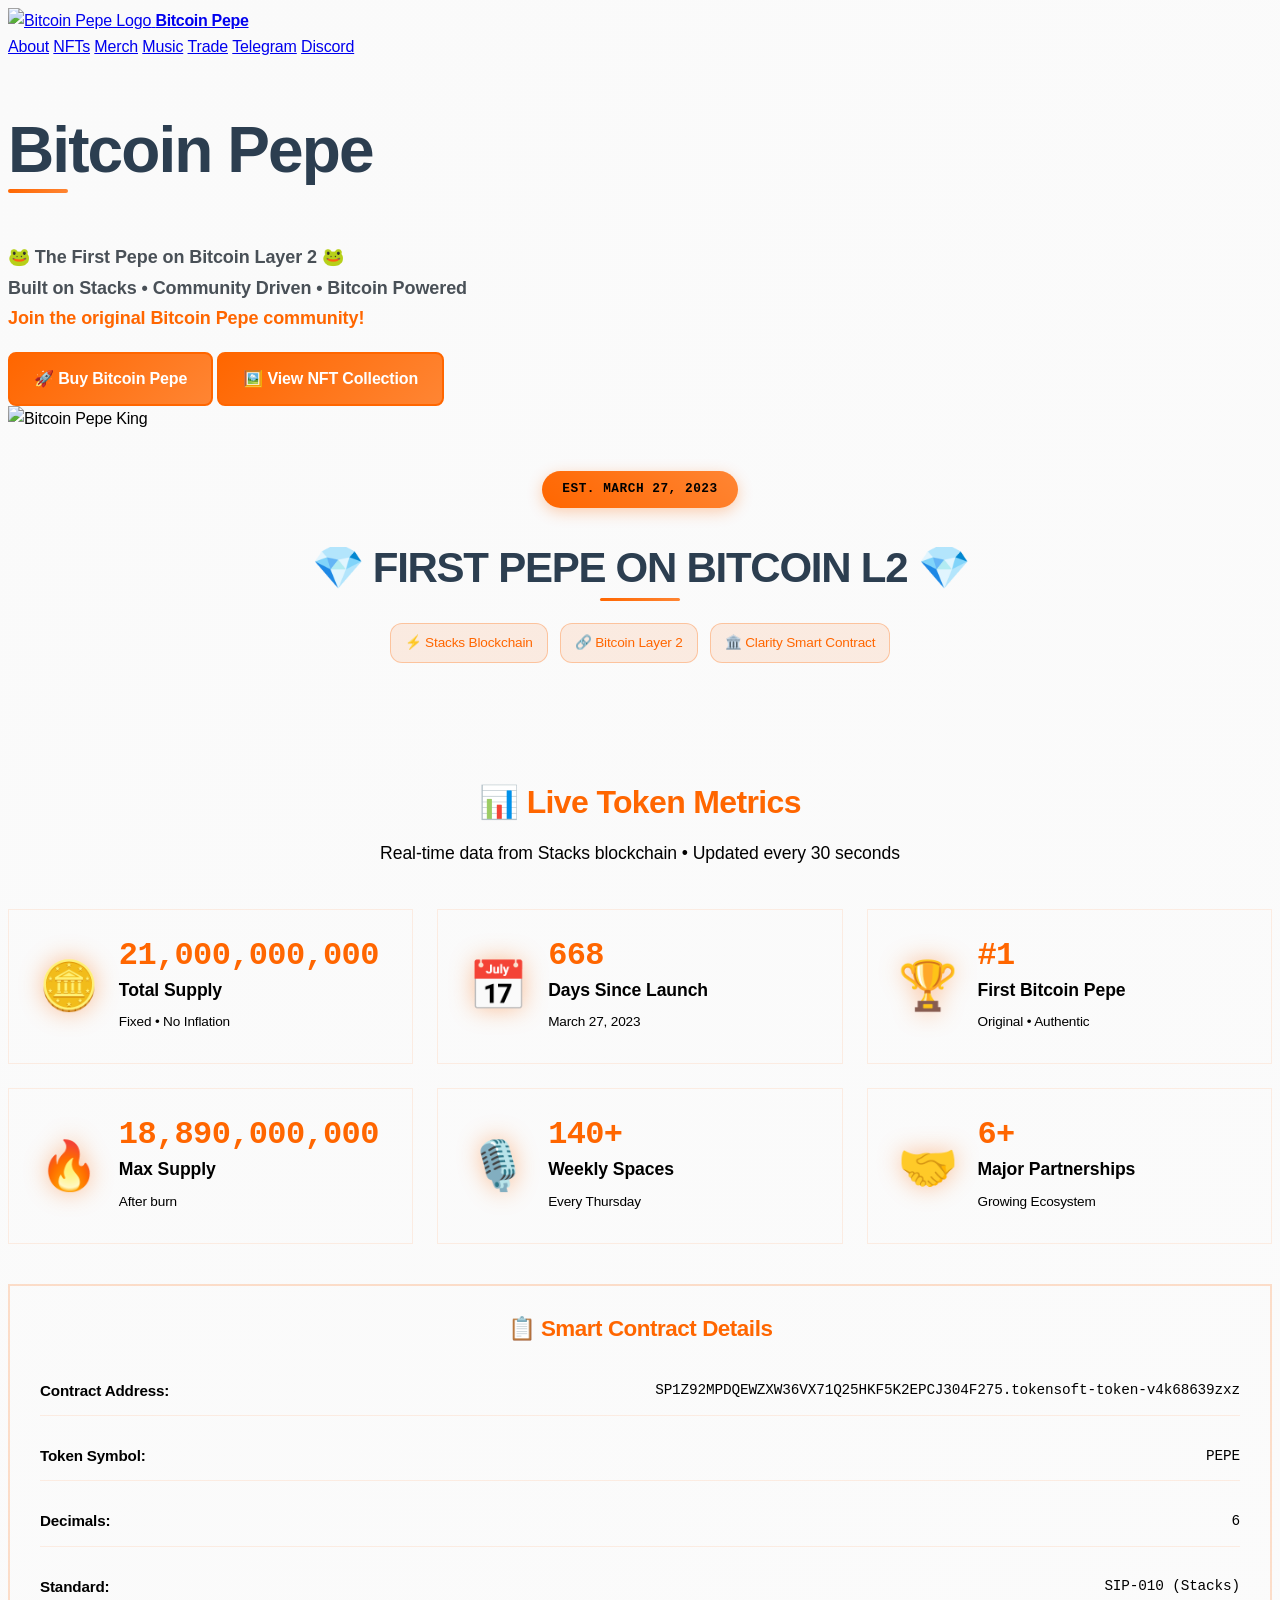
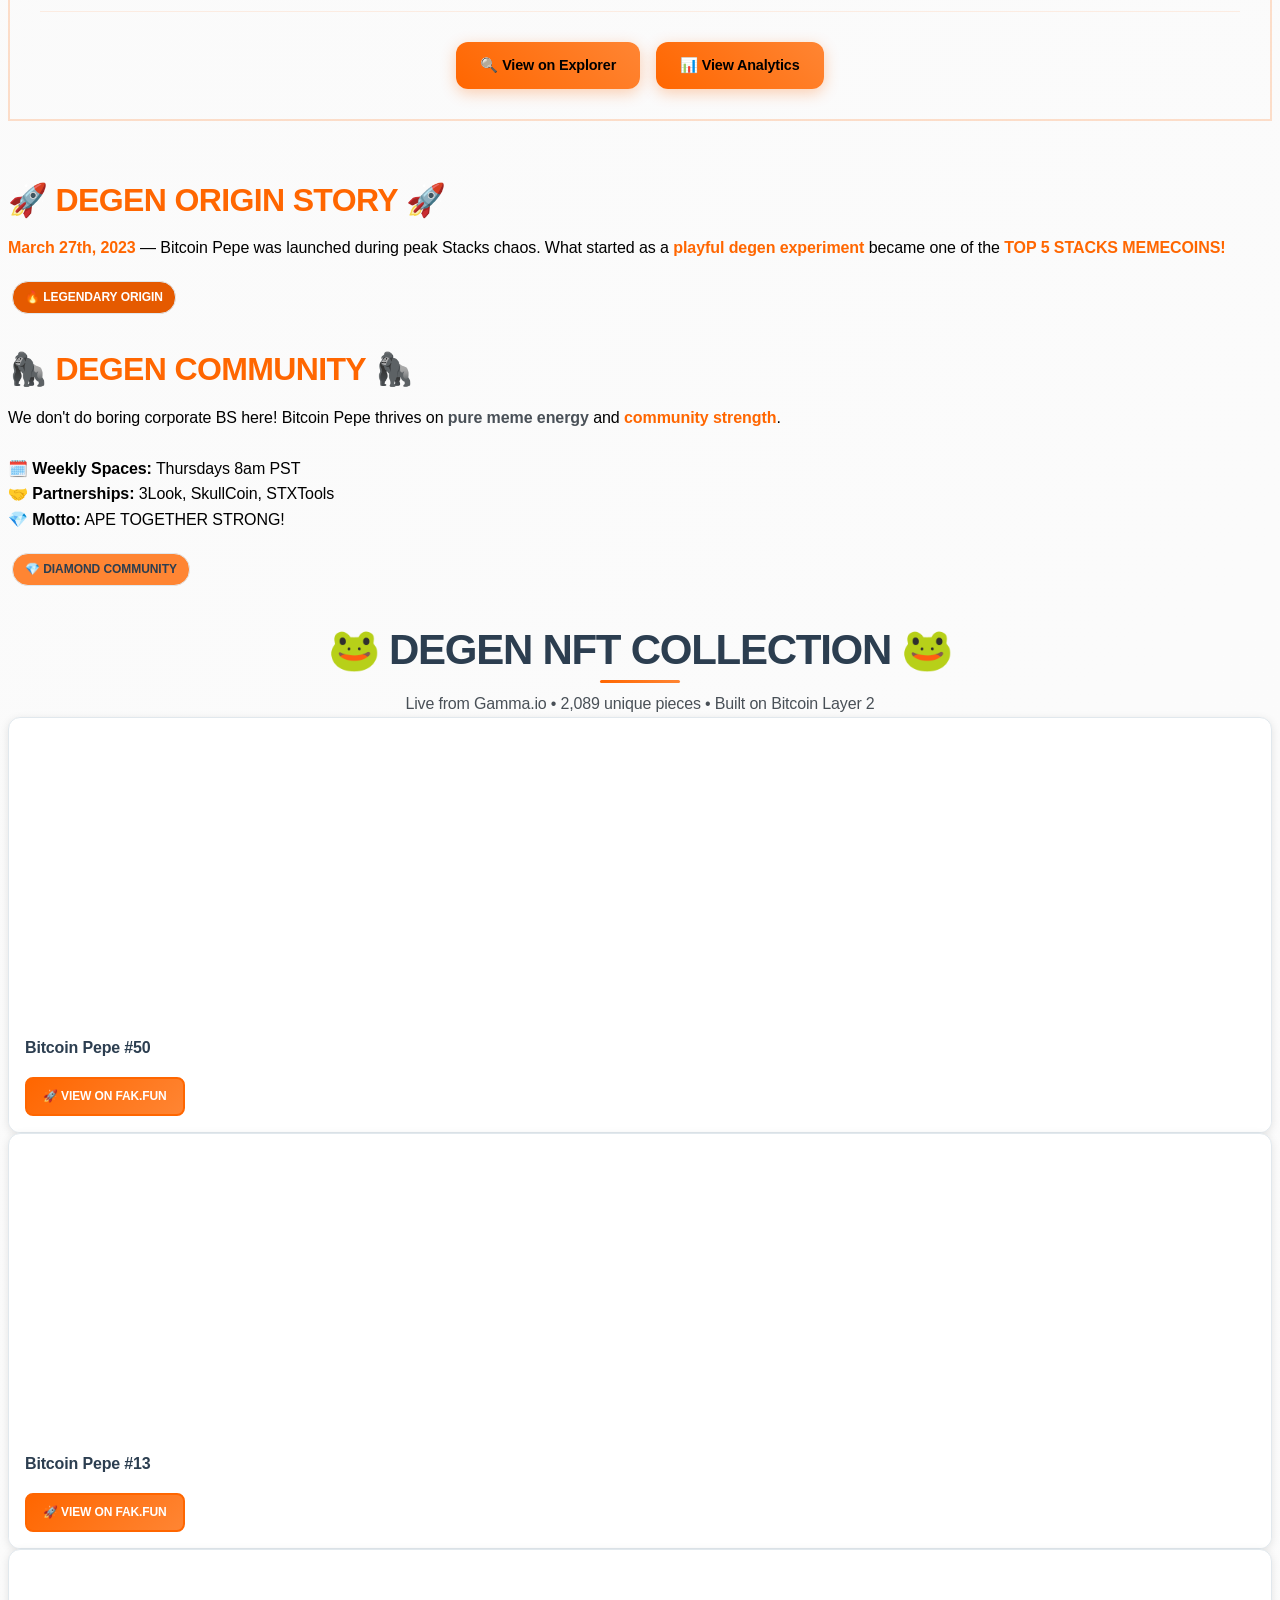
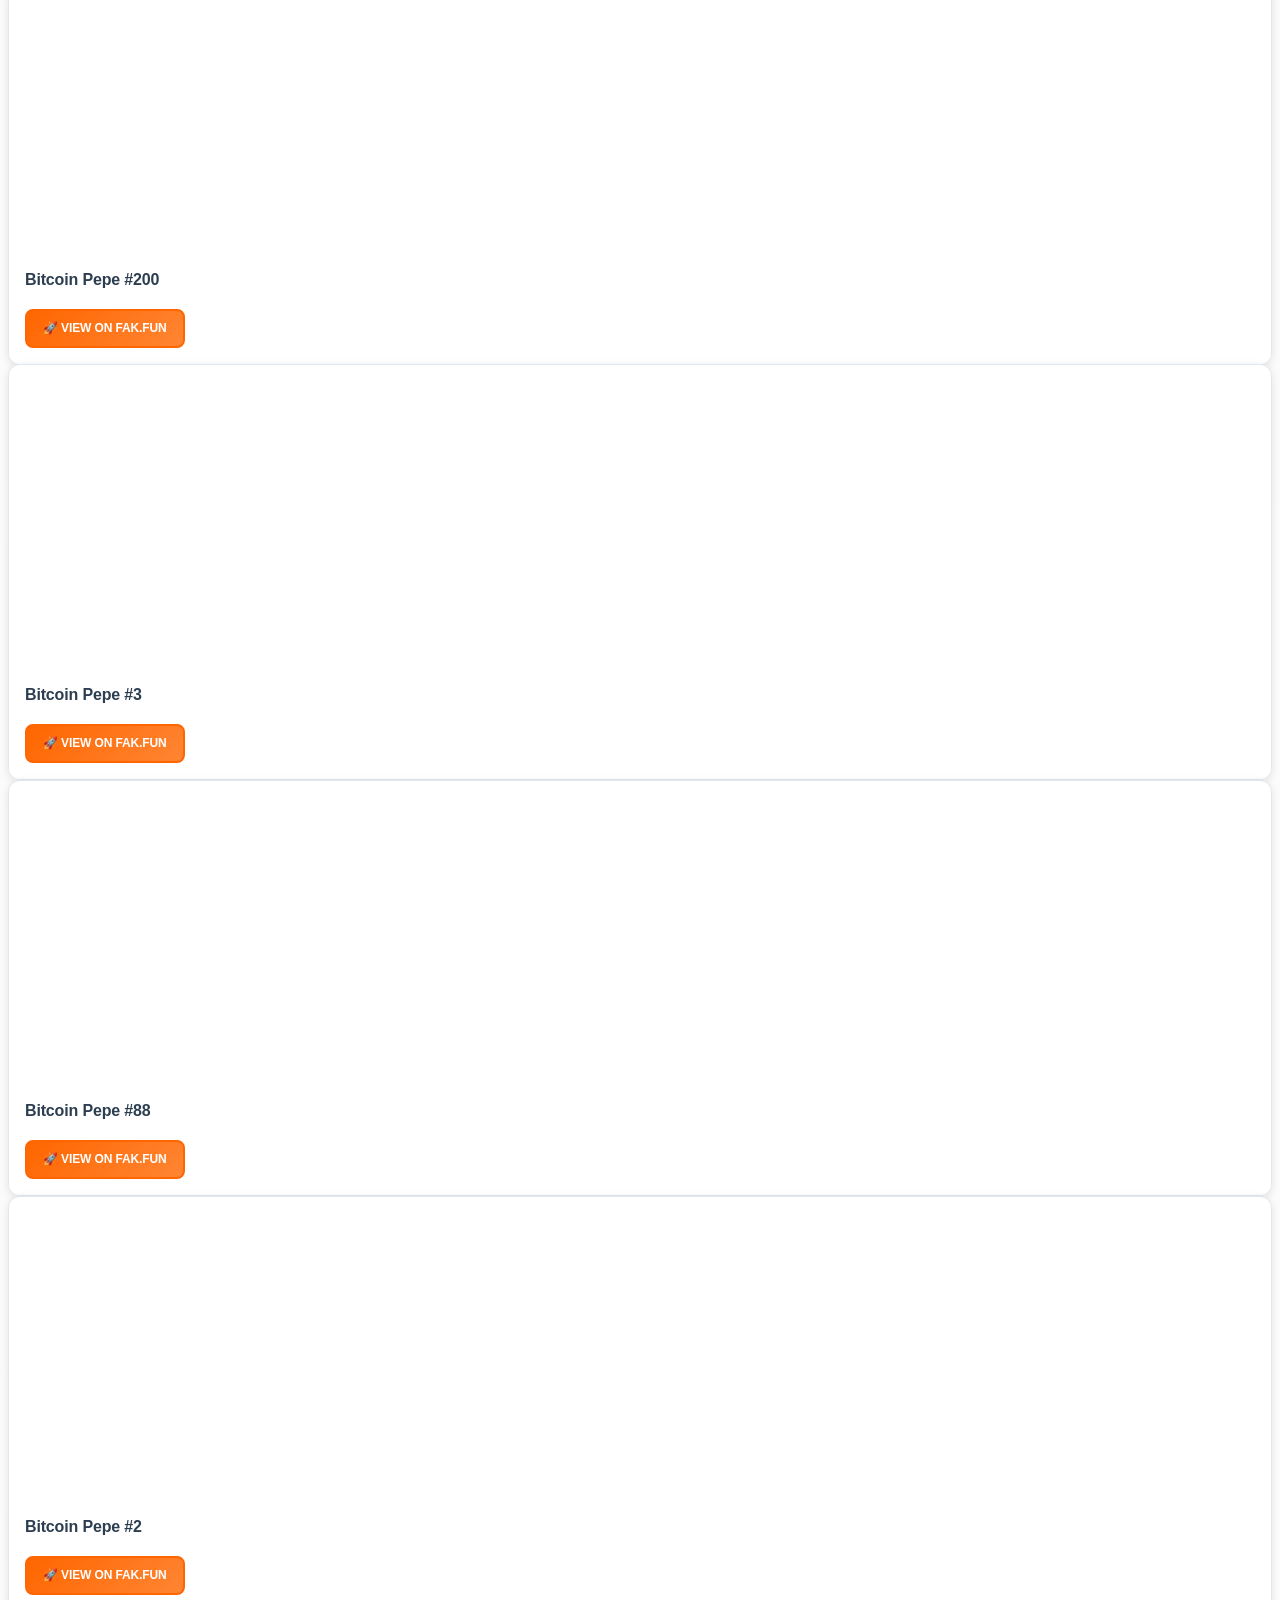
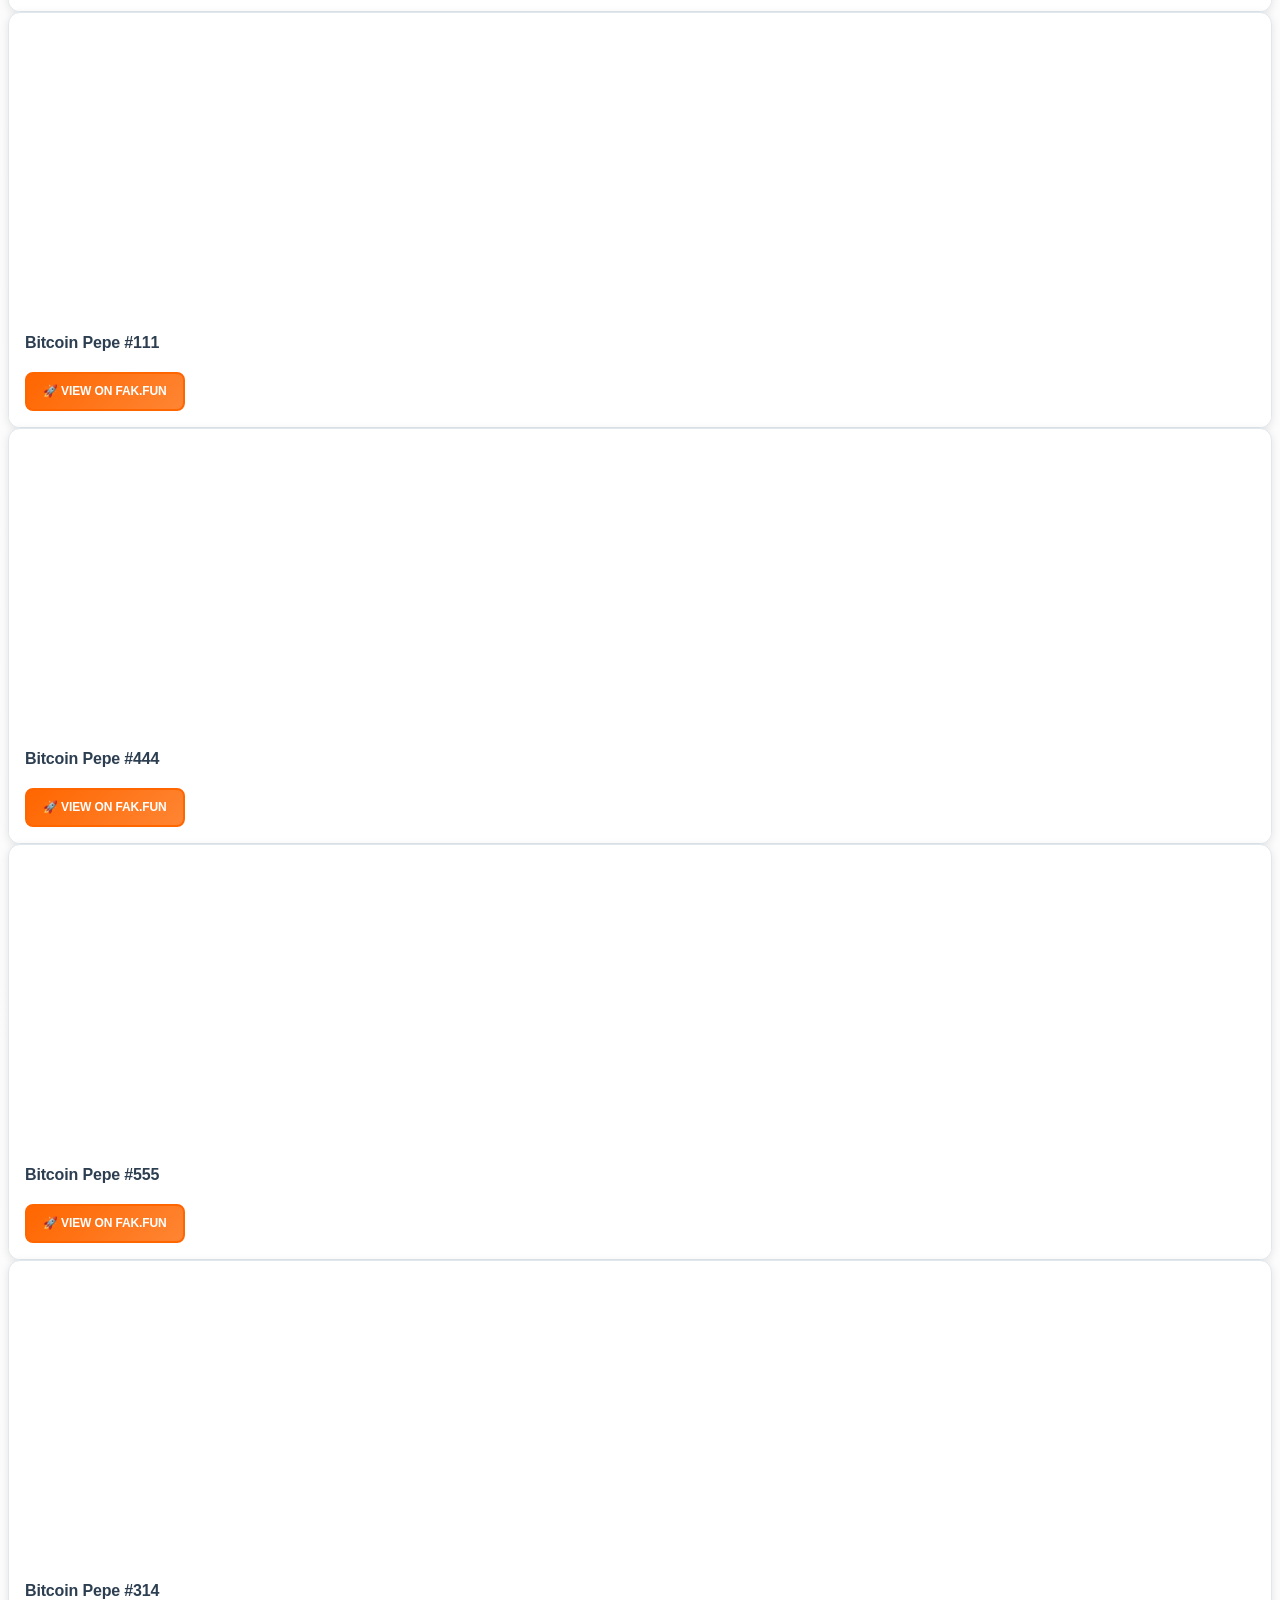
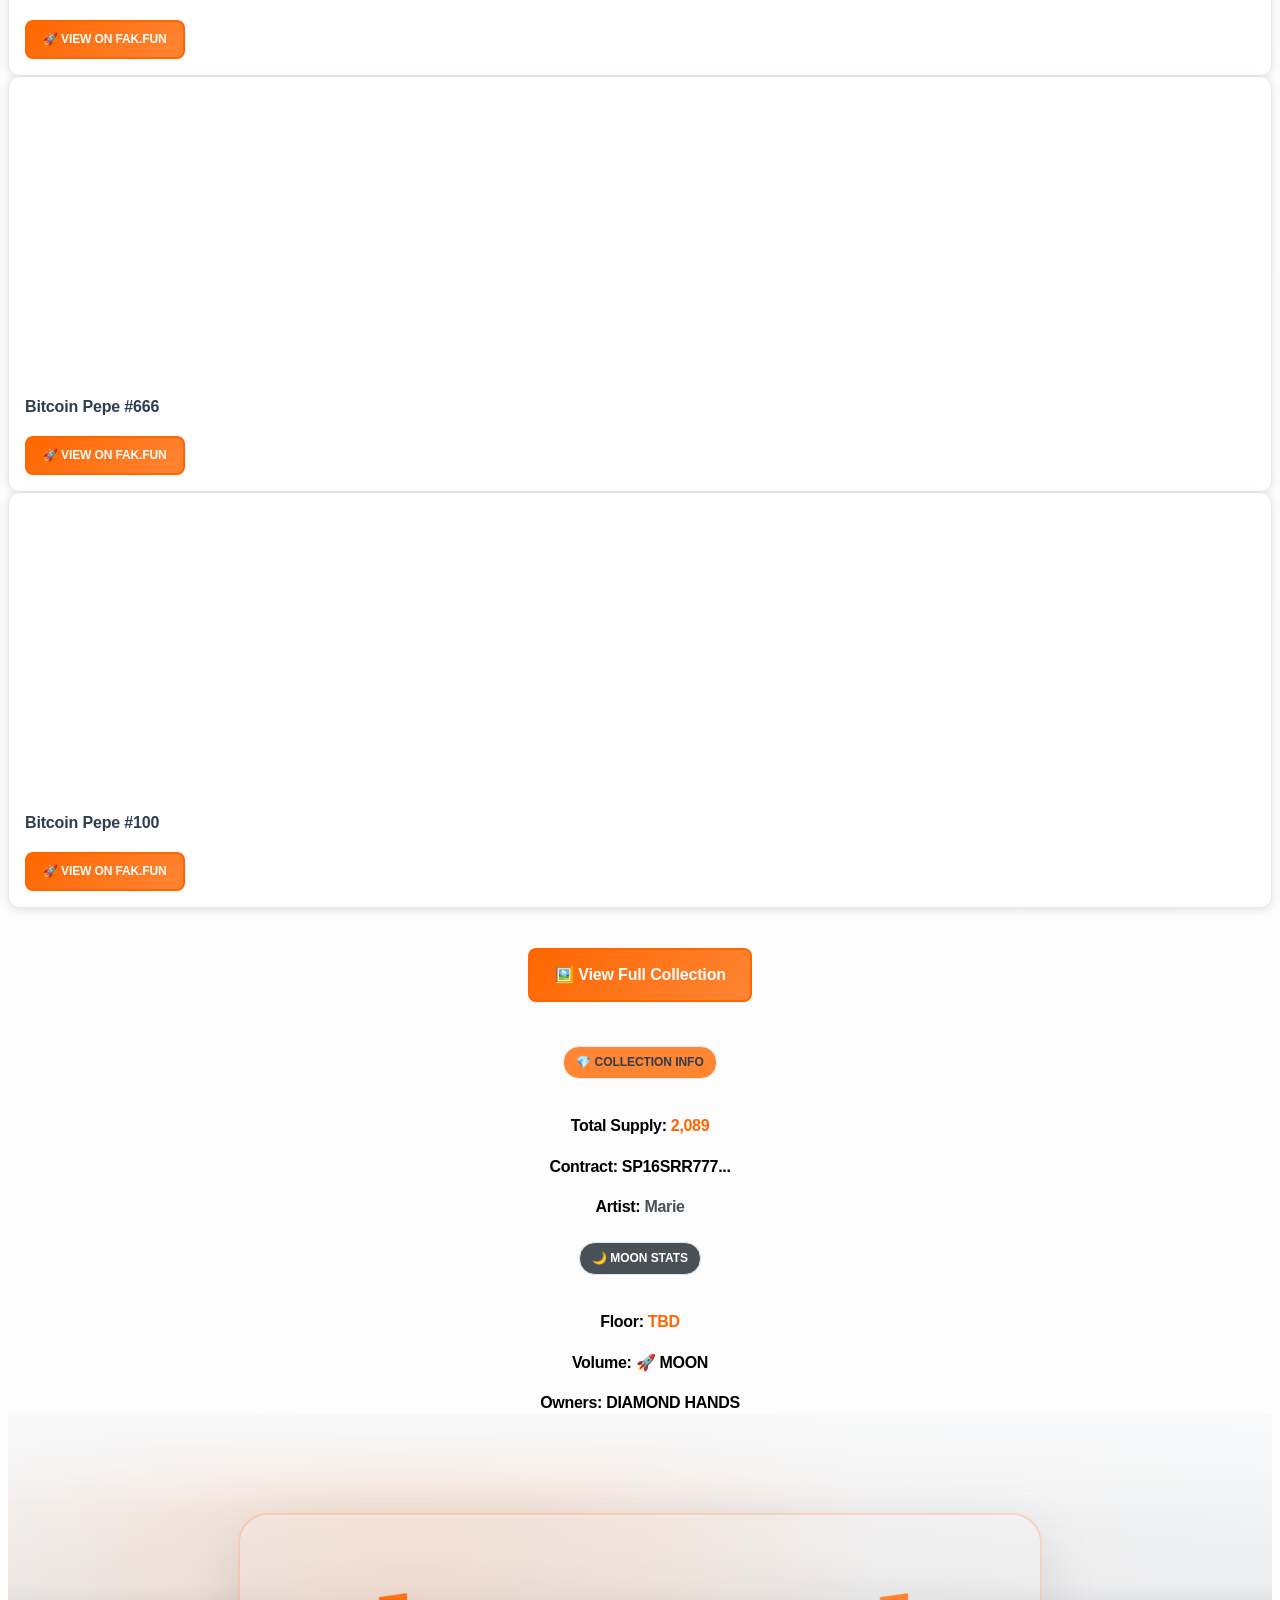
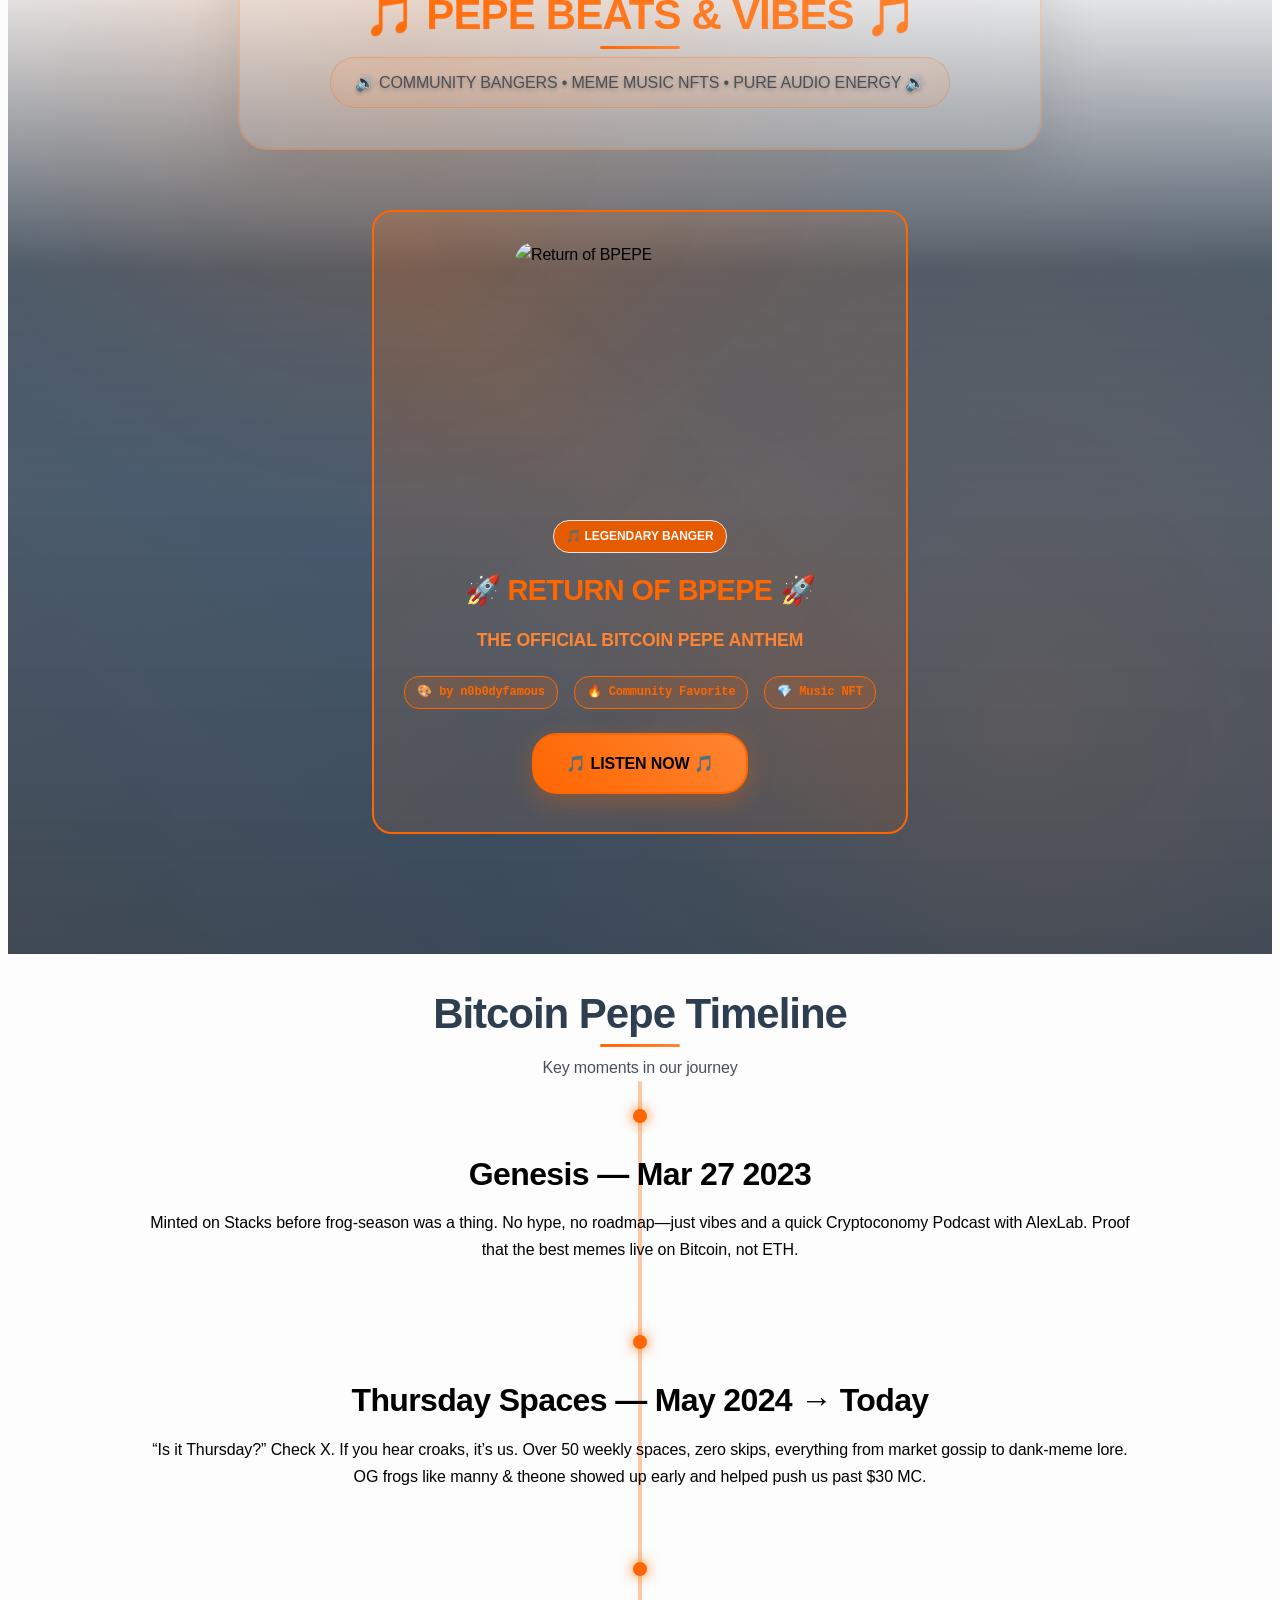
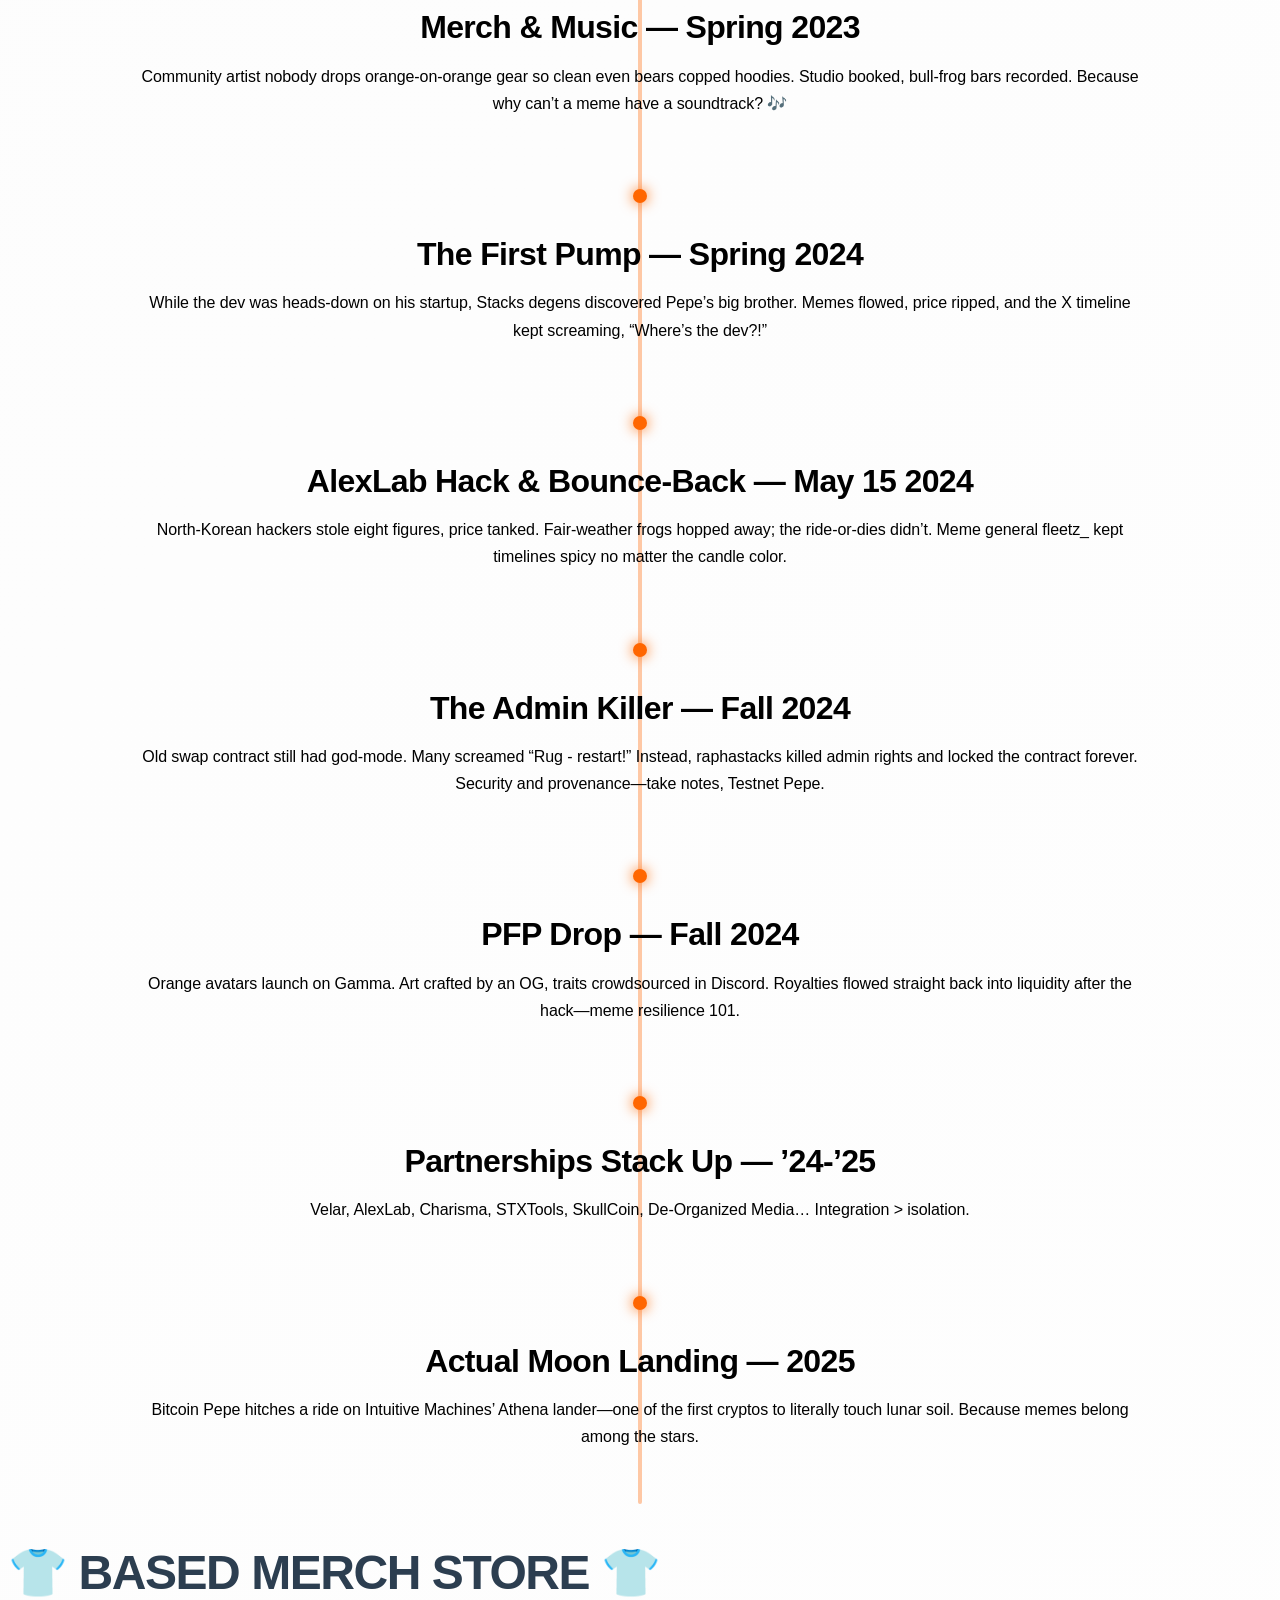
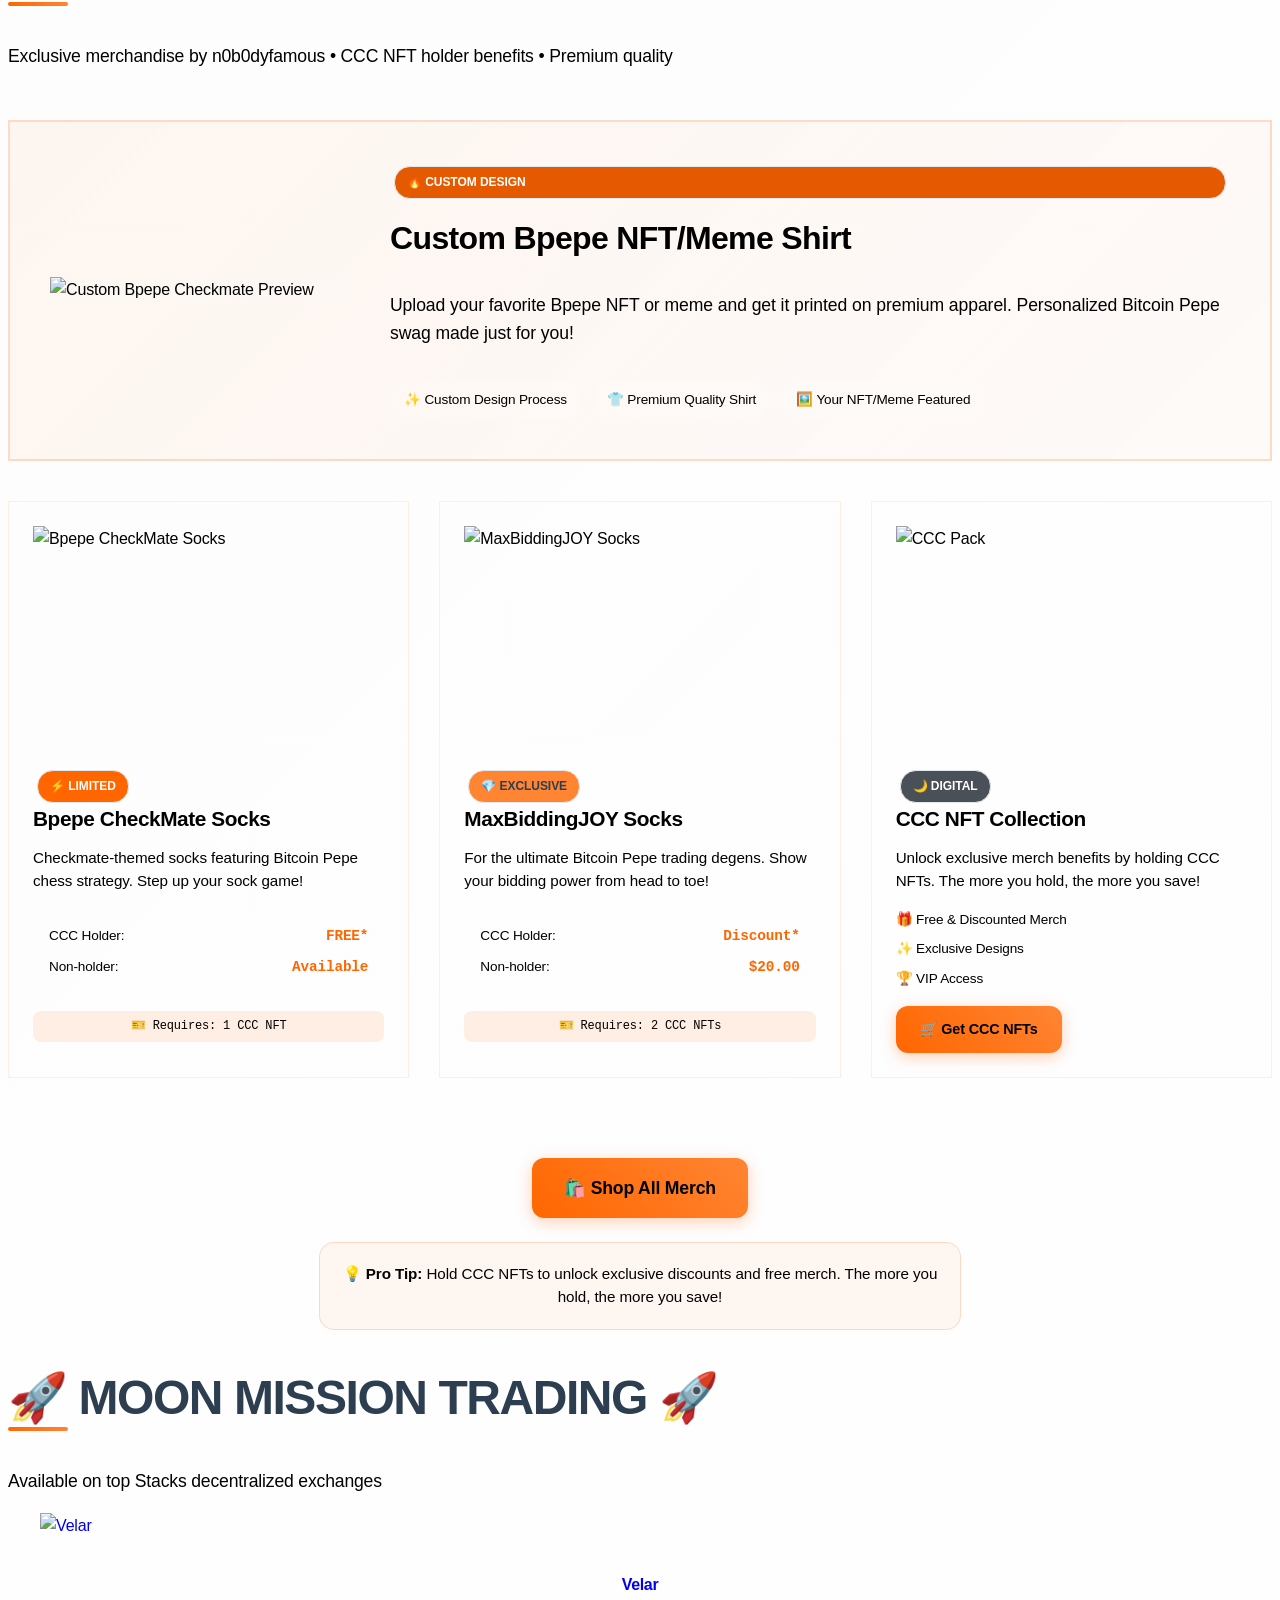
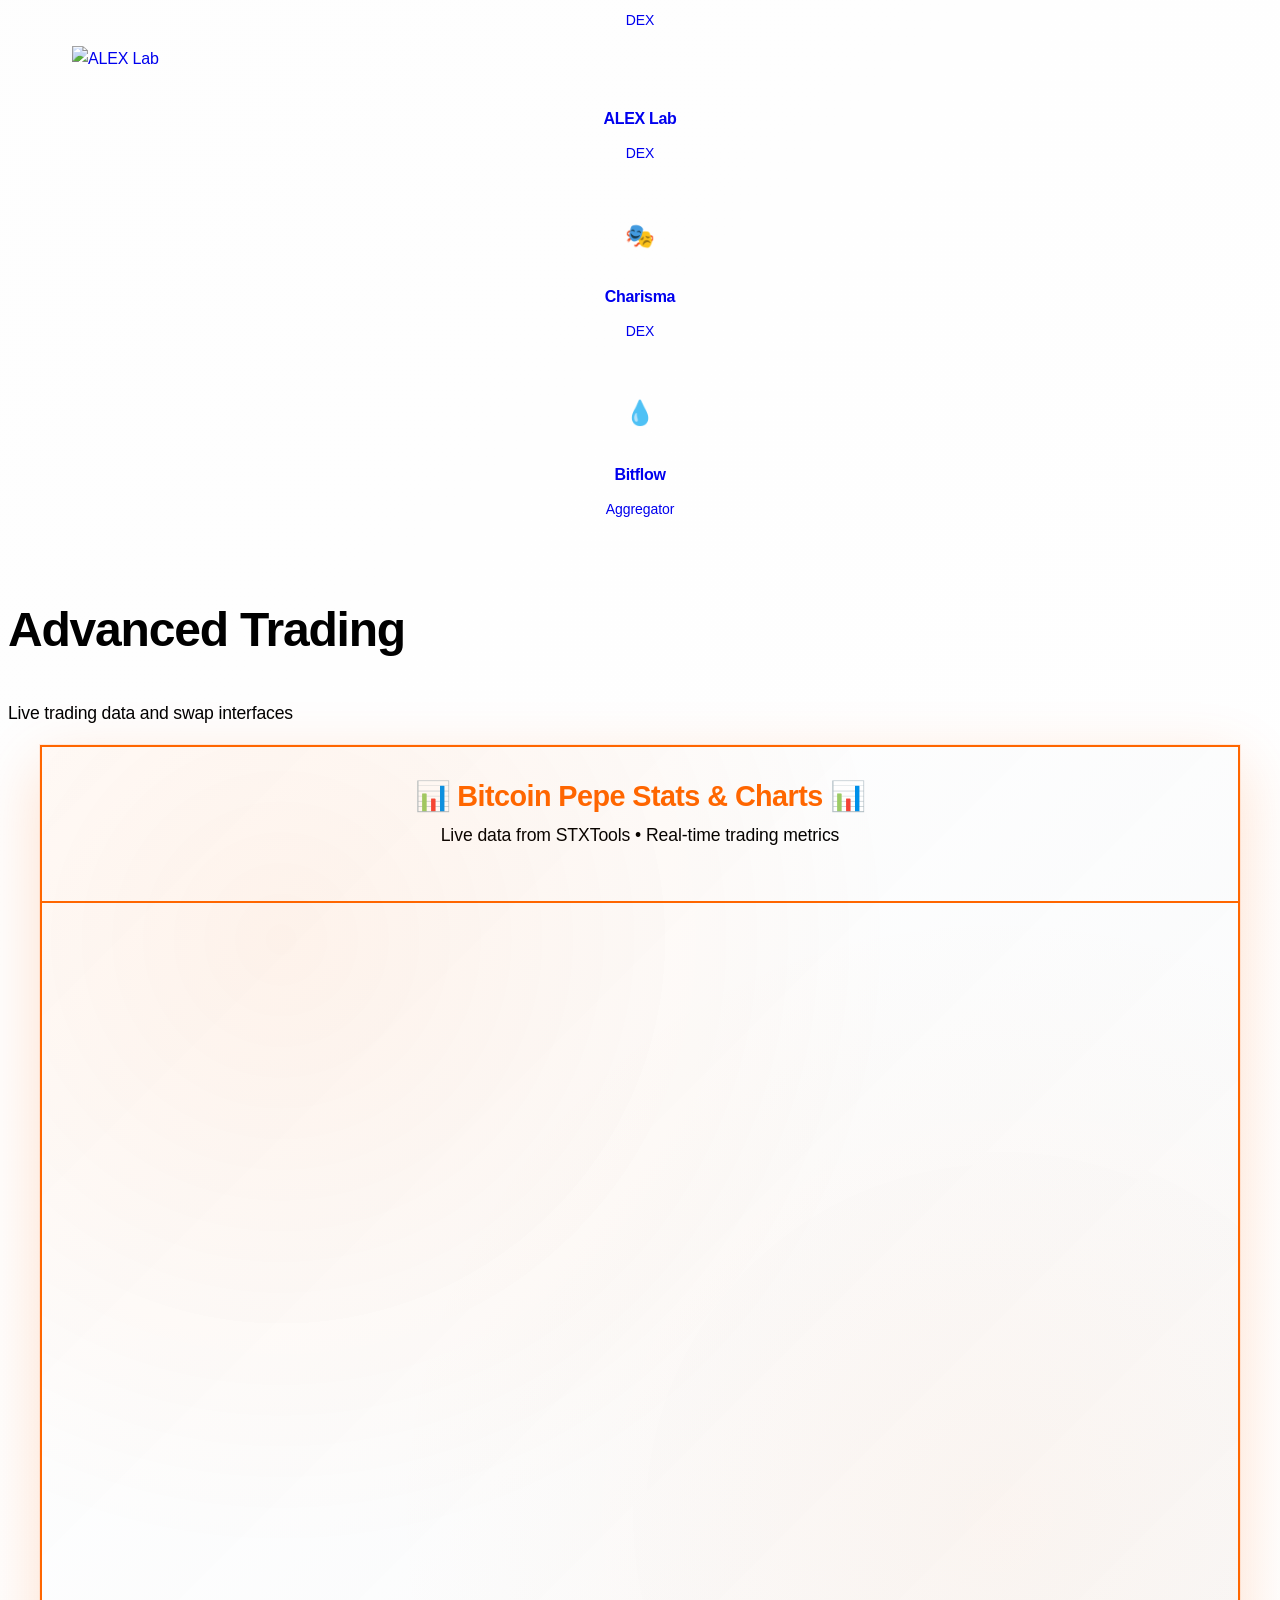
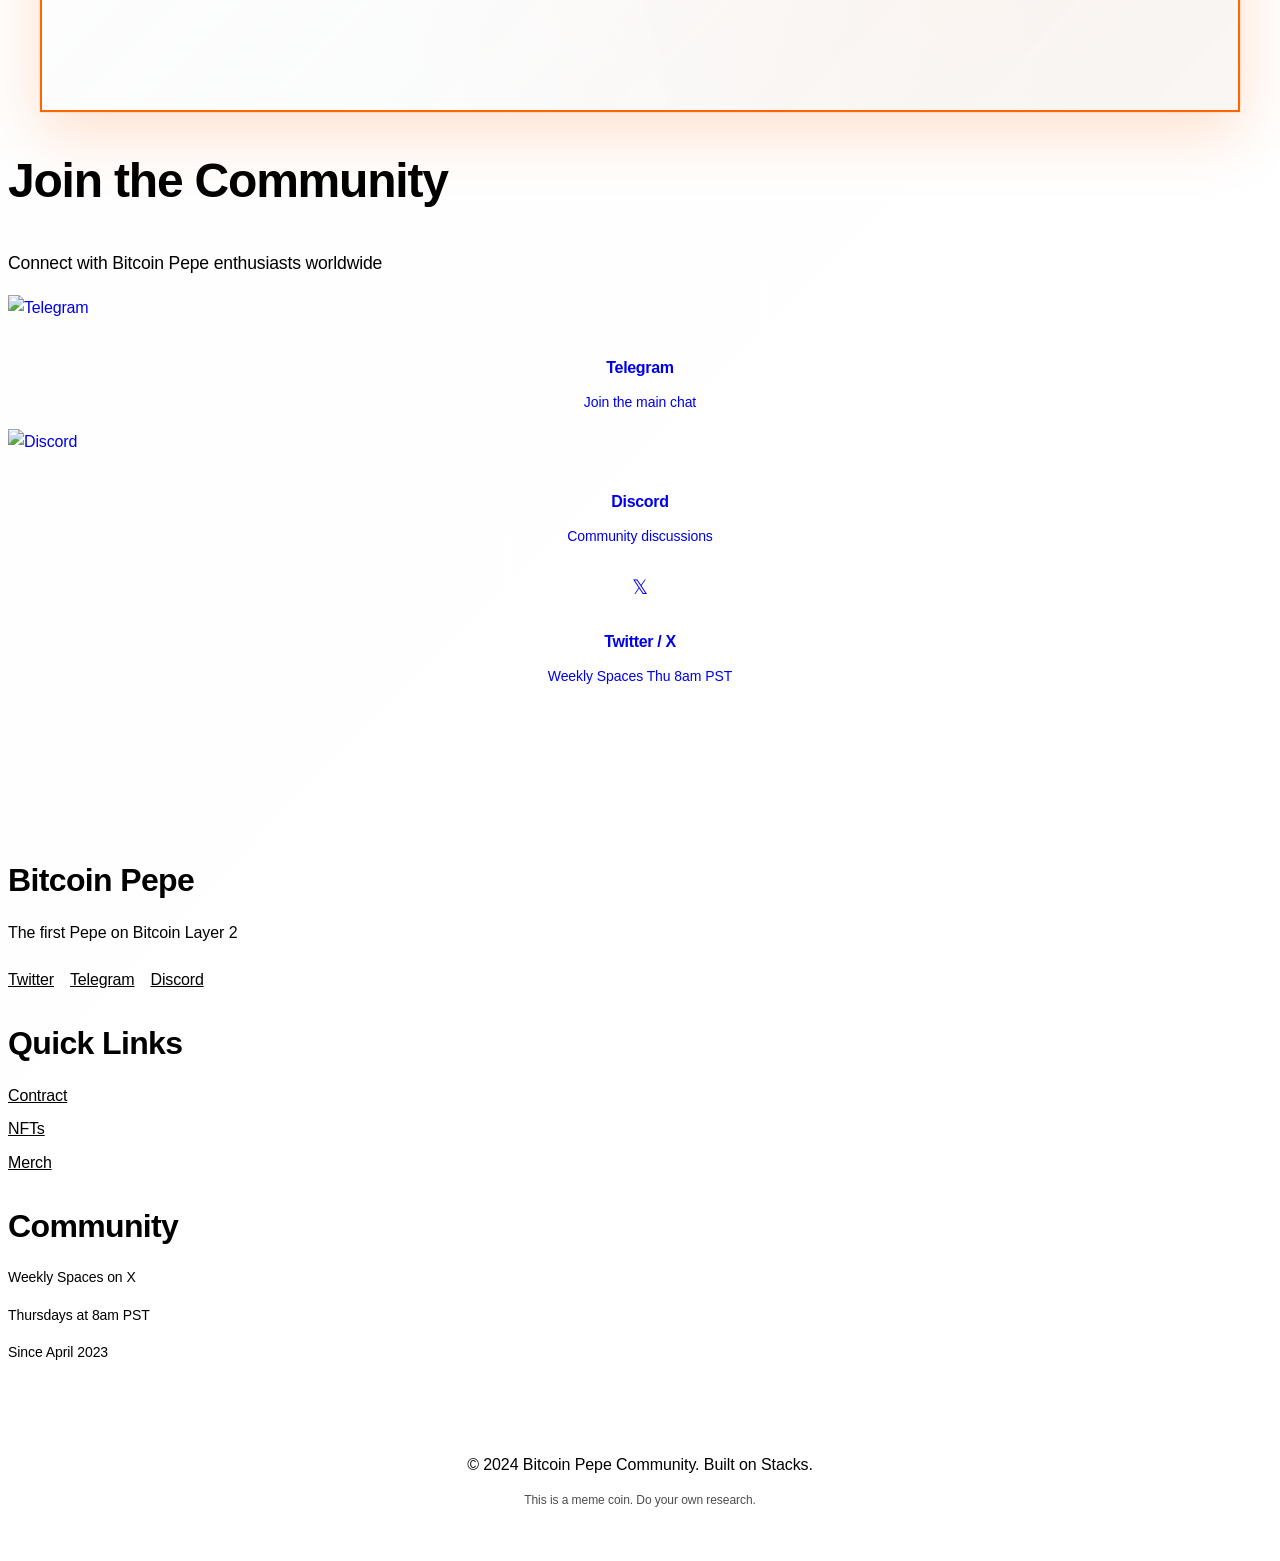
==== commit e2a87f1a: "redirect to fak.fun markets + nfts, fix NFT images via pinata gateway - swap link: pepe-faktory-pool" ====
--- a/index.html
+++ b/index.html
@@ -7,10 +7,7 @@
     <meta name="viewport" content="width=device-width, initial-scale=1.0" />
     <link rel="shortcut icon" href="./img/favicon.png" />
     <title>Bitcoin Pepe</title>
-    <meta
-      name="description"
-      content="Bitcoin Pepe (PEPE) is a community Stacks SIP-010 token on Bitcoin L2 with verified contract, supply, and burn-address details."
-    />
+    <meta name="description" content="Pepe but on Bitcoin" />
     <!-- Open Graph / Facebook -->
     <meta property="og:type" content="website" />
     <meta property="og:site_name" content="Bitcoin Pepe" />
@@ -28,10 +25,7 @@
     <!-- Twitter -->
     <meta name="twitter:card" content="summary_large_image" />
     <meta name="twitter:title" content="Bitcoin Pepe" />
-    <meta
-      name="twitter:description"
-      content="Bitcoin Pepe (PEPE) on Stacks with verified contract, supply, and burn-address details."
-    />
+    <meta name="twitter:description" content="Pepe but on Bitcoin" />
     <meta
       name="twitter:image"
       content="https://pepecoins.io/img/bitcoin-is-king--5--1.png"
@@ -114,7 +108,7 @@
                 </p>
                 <div class="cta-group">
                   <a
-                    href="https://fak.fun/swap-btc/SP6SA6BTPNN5WDAWQ7GWJF1T5E2KWY01K9SZDBJQ.pepe-faktory-pool"
+                    href="https://fak.fun/markets/SP1Z92MPDQEWZXW36VX71Q25HKF5K2EPCJ304F275.tokensoft-token-v4k68639zxz"
                     target="_blank"
                     rel="noopener noreferrer"
                     class="btn-degen"
@@ -156,29 +150,29 @@
           <!-- Enhanced Bitcoin Pepe Token Stats -->
           <div class="enhanced-token-stats">
             <div class="stats-header">
-              <h3>📊 Verified Token Metrics</h3>
+              <h3>📊 Live Token Metrics</h3>
               <p>
-                Contract data verified from Stacks mainnet • Burn address noted
-                for CoinGecko review
+                Real-time data from Stacks blockchain • Updated every 30 seconds
               </p>
             </div>
 
             <div
               class="token-stats-enhanced-grid"
+              style="grid-template-columns: repeat(3, minmax(0, 1fr))"
             >
               <div class="stat-card-enhanced card-glass">
                 <div class="stat-icon-large">🪙</div>
                 <div class="stat-content">
-                  <h3 class="stat-number">20,000,000,000</h3>
-                  <p class="stat-label">Contract Supply</p>
-                  <div class="stat-sublabel">get-total-supply • 3 decimals</div>
+                  <h3 class="stat-number">21,000,000,000</h3>
+                  <p class="stat-label">Total Supply</p>
+                  <div class="stat-sublabel">Fixed • No Inflation</div>
                 </div>
               </div>
 
               <div class="stat-card-enhanced card-glass">
                 <div class="stat-icon-large">📅</div>
                 <div class="stat-content">
-                  <h3 class="stat-number" id="days-since-launch">1138</h3>
+                  <h3 class="stat-number">668</h3>
                   <p class="stat-label">Days Since Launch</p>
                   <div class="stat-sublabel">March 27, 2023</div>
                 </div>
@@ -196,9 +190,9 @@
               <div class="stat-card-enhanced card-glass">
                 <div class="stat-icon-large">🔥</div>
                 <div class="stat-content">
-                  <h3 class="stat-number">17.960B</h3>
-                  <p class="stat-label">Burn-Adjusted Supply</p>
-                  <div class="stat-sublabel">Excludes Stacks boot burn address</div>
+                  <h3 class="stat-number">18,890,000,000</h3>
+                  <p class="stat-label">Max Supply</p>
+                  <div class="stat-sublabel">After burn</div>
                 </div>
               </div>
 
@@ -224,17 +218,9 @@
             <!-- Contract Information -->
             <div class="contract-info card-glass">
               <div class="contract-header">
-                <h4>📋 Smart Contract & Supply Details</h4>
+                <h4>📋 Smart Contract Details</h4>
               </div>
               <div class="contract-details">
-                <div class="contract-item">
-                  <span class="contract-label">Community Brand:</span>
-                  <span class="contract-value">Bitcoin Pepe</span>
-                </div>
-                <div class="contract-item">
-                  <span class="contract-label">On-chain Token Name:</span>
-                  <span class="contract-value">Pepe Coin</span>
-                </div>
                 <div class="contract-item">
                   <span class="contract-label">Contract Address:</span>
                   <span class="contract-value"
@@ -247,47 +233,13 @@
                 </div>
                 <div class="contract-item">
                   <span class="contract-label">Decimals:</span>
-                  <span class="contract-value">3</span>
+                  <span class="contract-value">6</span>
                 </div>
                 <div class="contract-item">
                   <span class="contract-label">Standard:</span>
                   <span class="contract-value">SIP-010 (Stacks)</span>
                 </div>
-                <div class="contract-item">
-                  <span class="contract-label">Contract Total Supply:</span>
-                  <span class="contract-value">20,000,000,000 PEPE</span>
-                </div>
-                <div class="contract-item">
-                  <span class="contract-label">Boot/Burn Address:</span>
-                  <span class="contract-value">SP000000000000000000002Q6VF78</span>
-                </div>
-                <div class="contract-item">
-                  <span class="contract-label">Boot/Burn Balance:</span>
-                  <span class="contract-value">2,039,809,398.075 PEPE</span>
-                </div>
-                <div class="contract-item">
-                  <span class="contract-label">Burn-Adjusted Supply:</span>
-                  <span class="contract-value">17,960,190,601.925 PEPE</span>
-                </div>
-                <div class="contract-item">
-                  <span class="contract-label">Minting Status:</span>
-                  <span class="contract-value">Disabled (get-mitable = false)</span>
-                </div>
-              </div>
-              <p
-                style="
-                  color: var(--text-secondary);
-                  font-size: 14px;
-                  line-height: 1.6;
-                  margin: 16px 0 0;
-                "
-              >
-                Supply note: the contract currently reports 20B PEPE with 3
-                decimals. Additional PEPE sits at the Stacks boot burn address,
-                so the boot-address-adjusted supply is 17,960,190,601.925 PEPE.
-                Older 21B / 18.89B copy has been removed to keep
-                CoinGecko-facing data aligned with Stacks mainnet.
-              </p>
+              </div>
               <div class="contract-actions">
                 <a
                   href="https://explorer.hiro.so/txid/SP1Z92MPDQEWZXW36VX71Q25HKF5K2EPCJ304F275.tokensoft-token-v4k68639zxz?chain=mainnet"
@@ -376,7 +328,7 @@
 
           <div style="text-align: center; margin-top: 40px">
             <a
-              href="https://stacks.gamma.io/collections/bitcoin-pepe"
+              href="https://fak.fun/nfts/pepe"
               target="_blank"
               rel="noopener noreferrer"
               class="btn-degen"
@@ -943,7 +895,7 @@
               <p style="color: var(--text-tertiary); font-size: 14px">DEX</p>
             </a>
             <a
-              href="https://app.alexlab.co/swap?fromCurrency=token-wstx&toCurrency=token-wpepe"
+              href="https://fak.fun/markets/SP1Z92MPDQEWZXW36VX71Q25HKF5K2EPCJ304F275.tokensoft-token-v4k68639zxz"
               target="_blank"
               rel="noopener noreferrer"
               class="card-glass"
@@ -1238,7 +1190,7 @@
                   >Contract</a
                 >
                 <a
-                  href="https://stacks.gamma.io/collections/bitcoin-pepe"
+                  href="https://fak.fun/nfts/pepe"
                   target="_blank"
                   rel="noopener noreferrer"
                   style="color: var(--text-tertiary)"
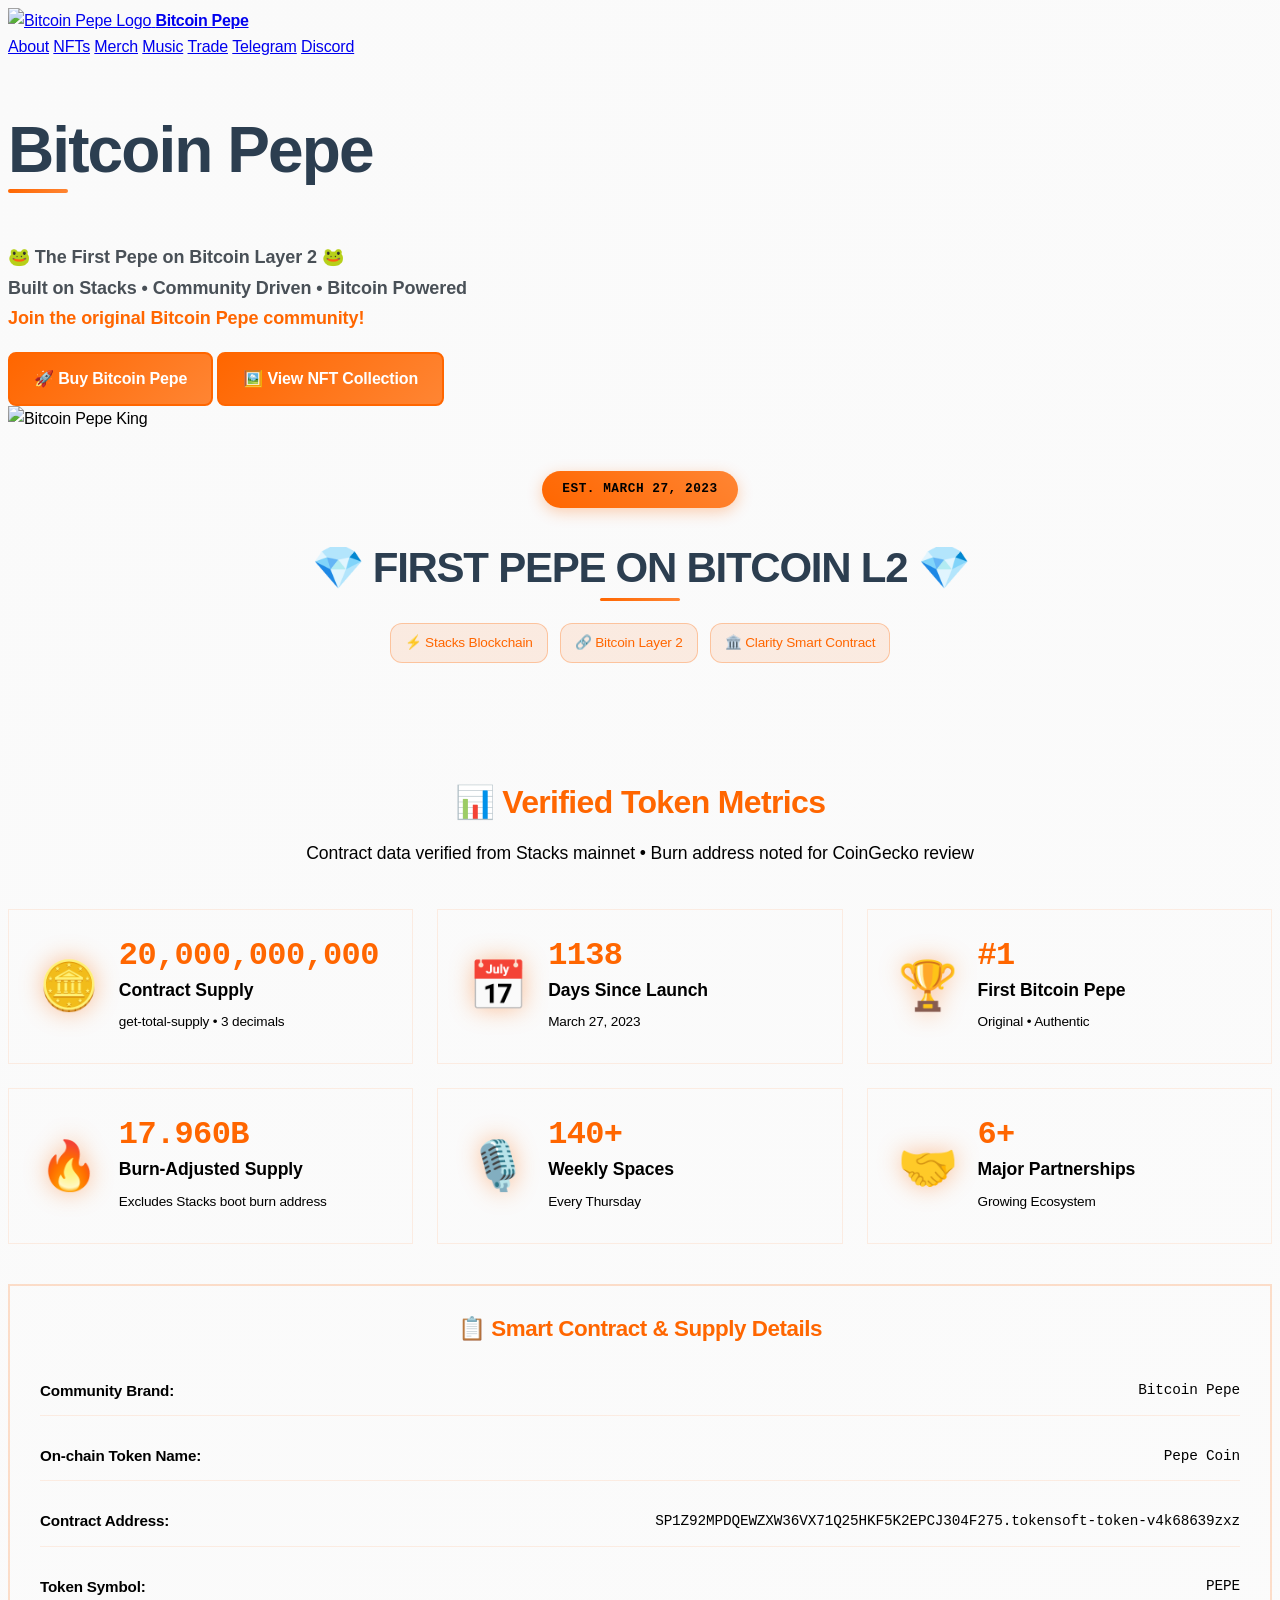
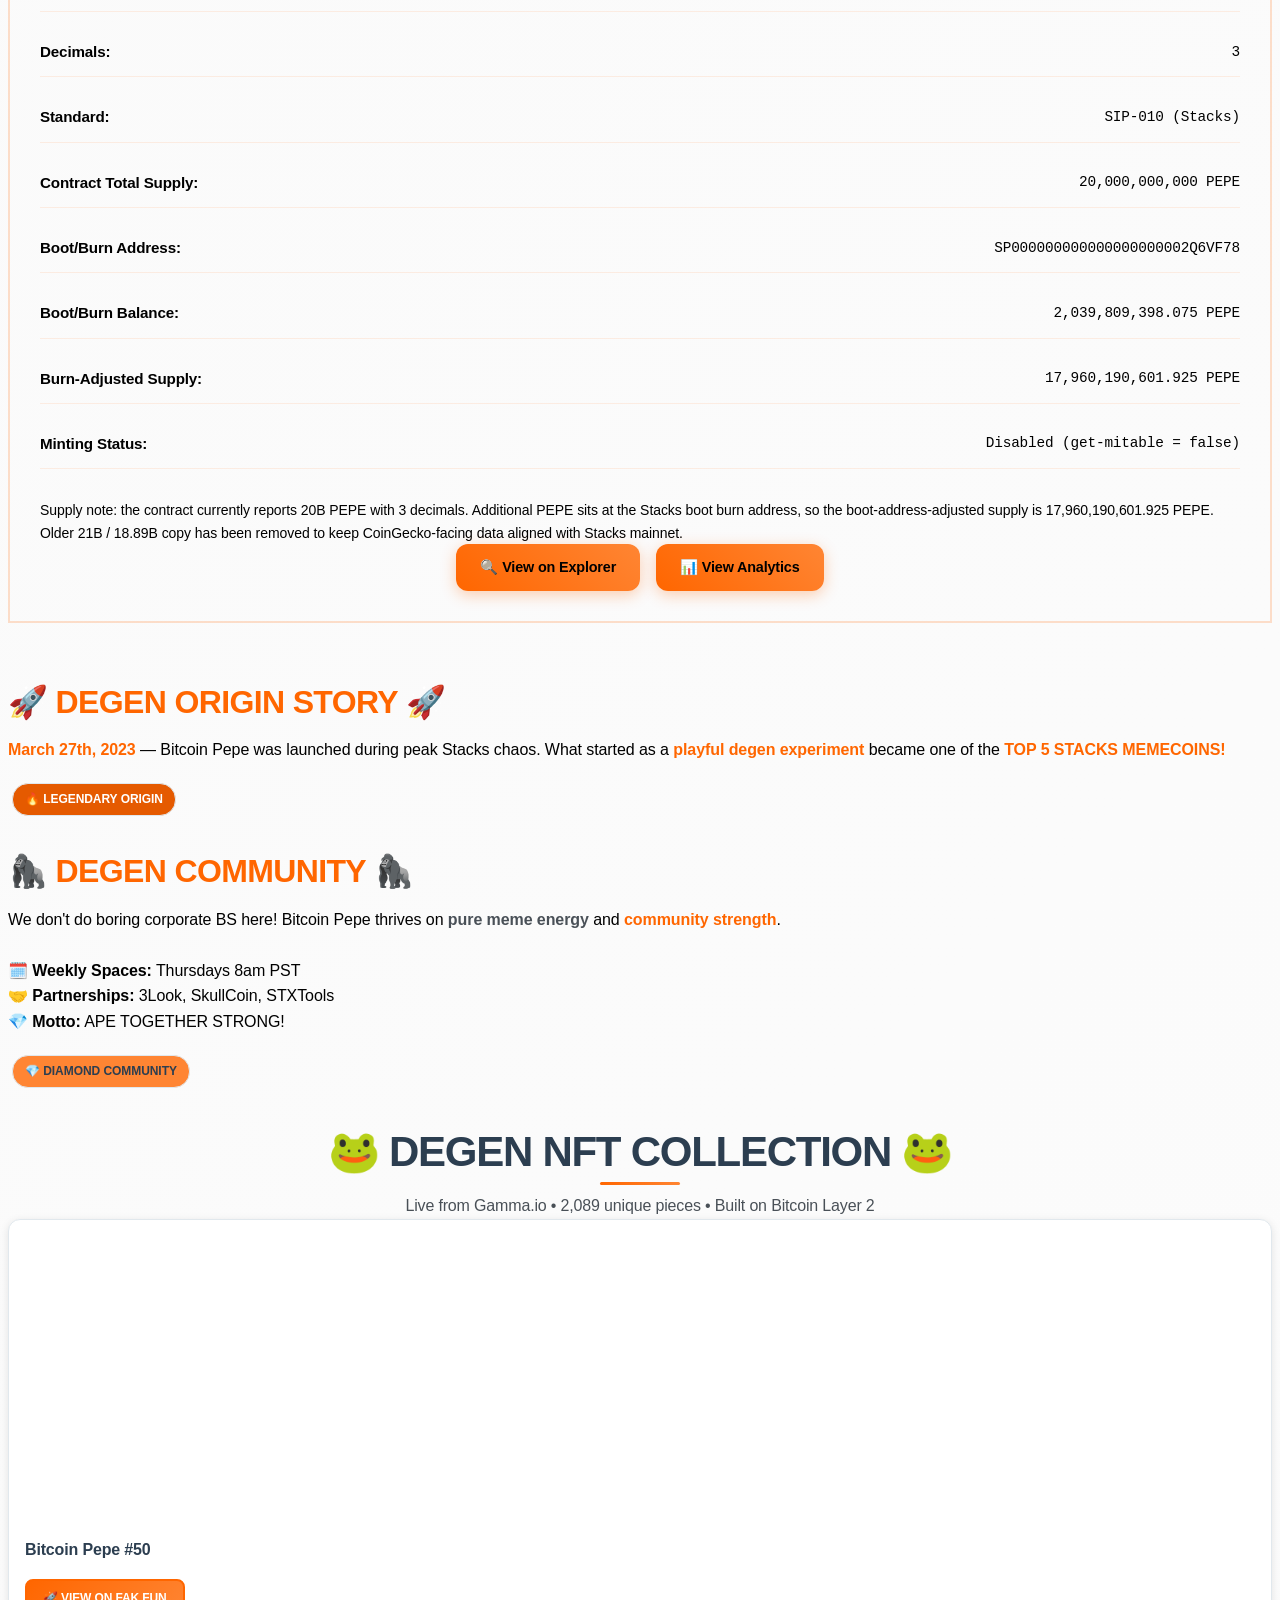
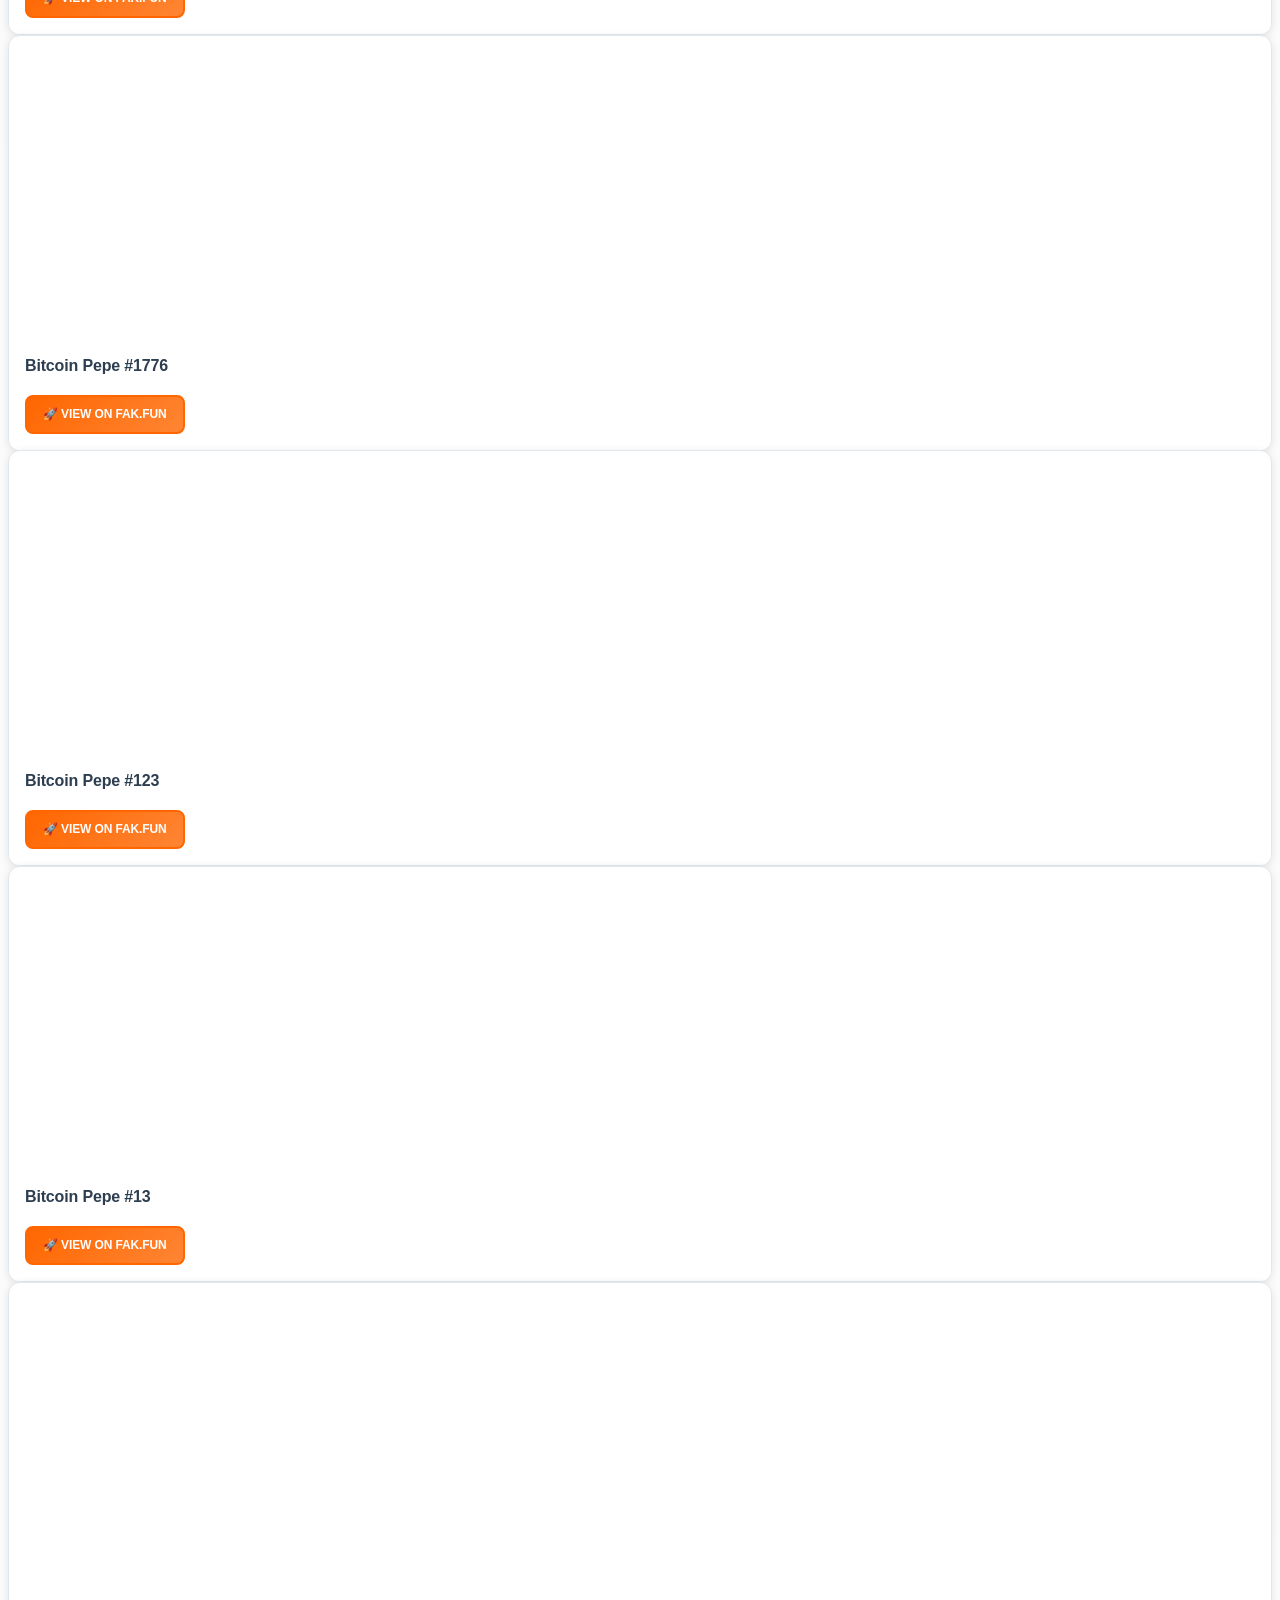
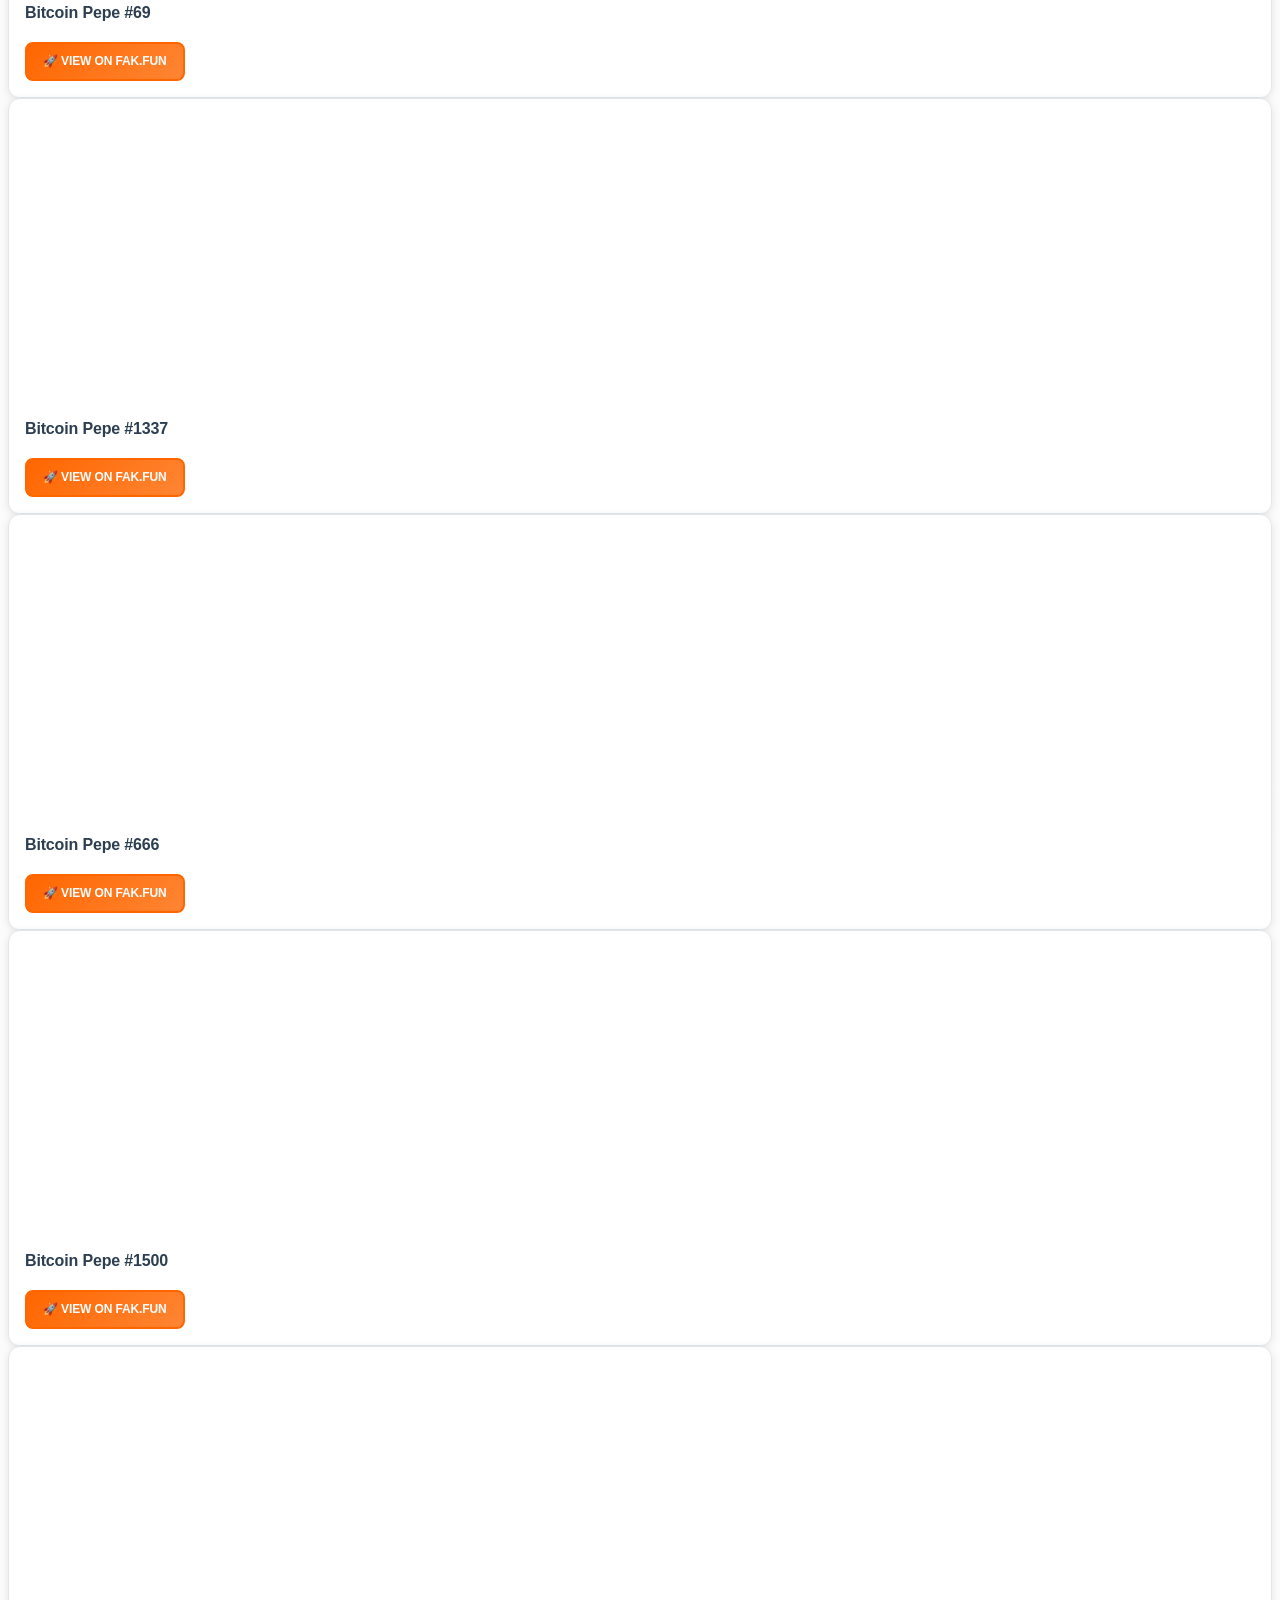
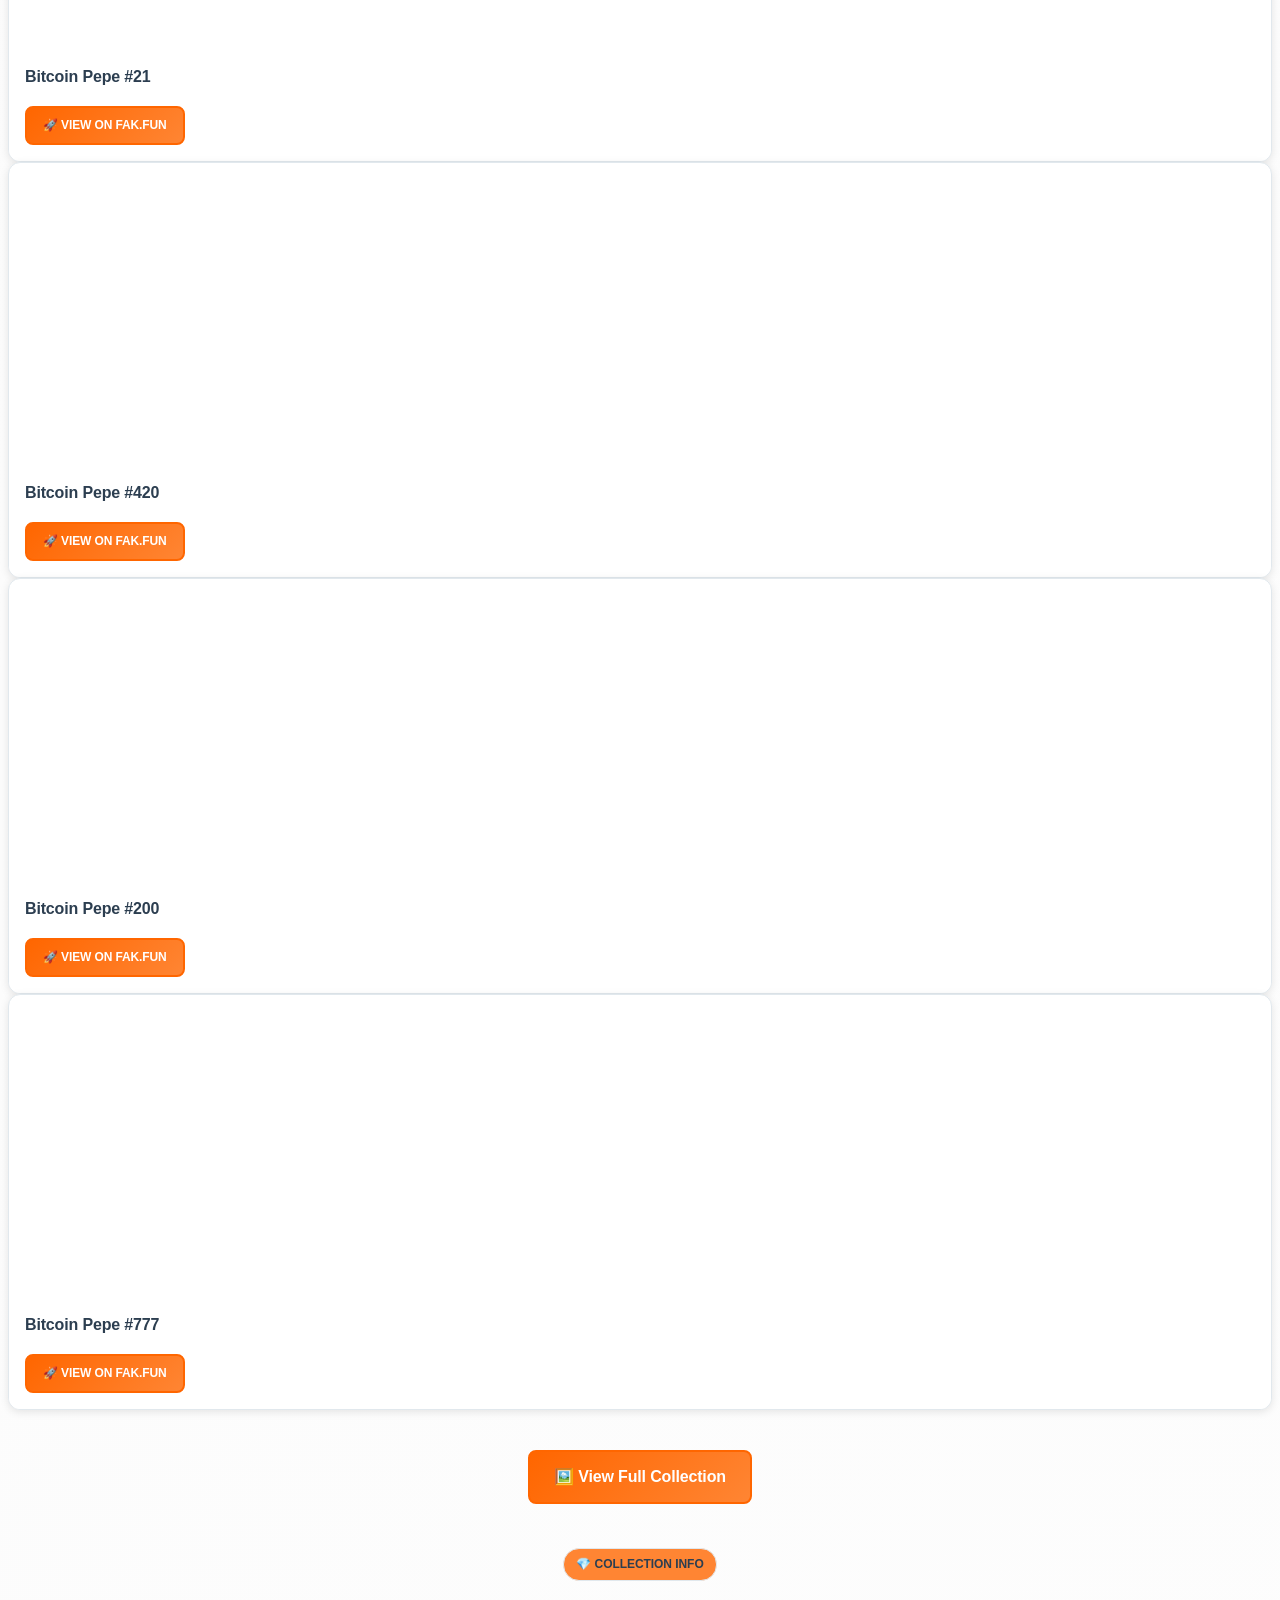
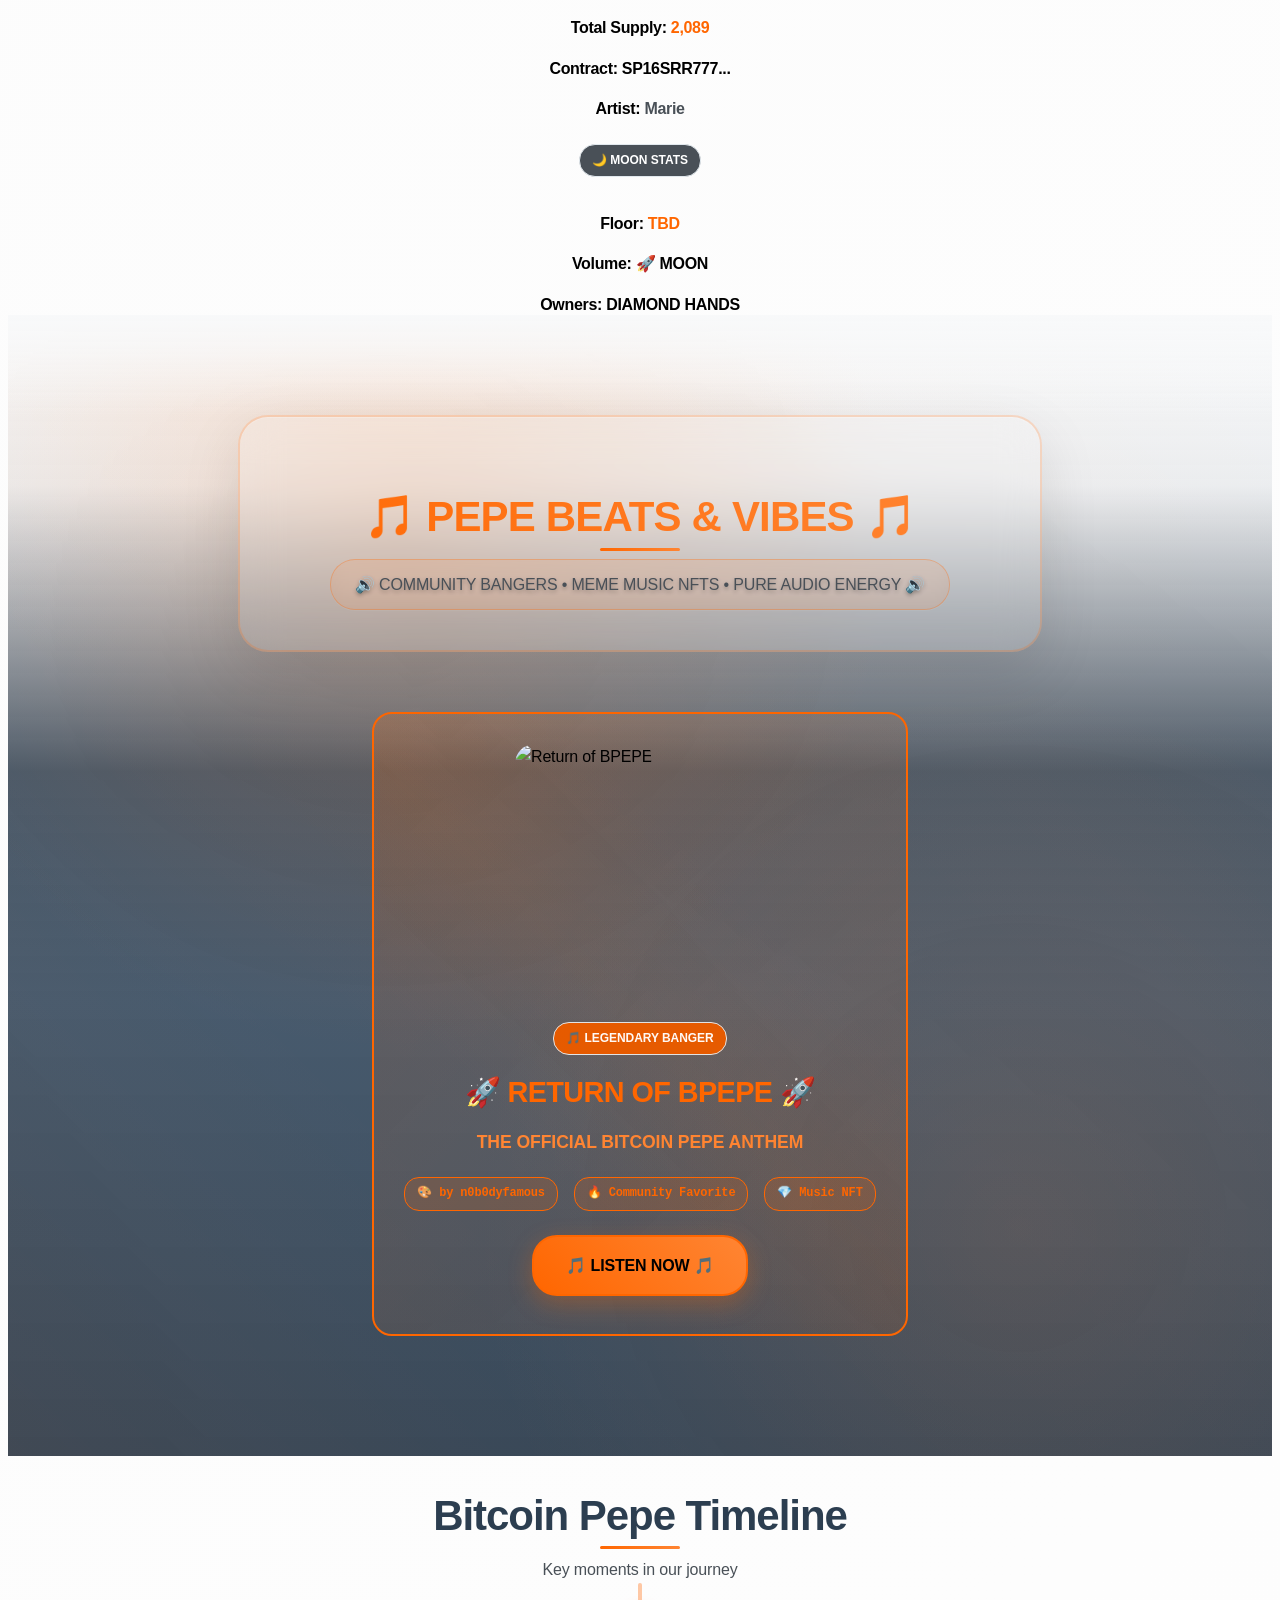
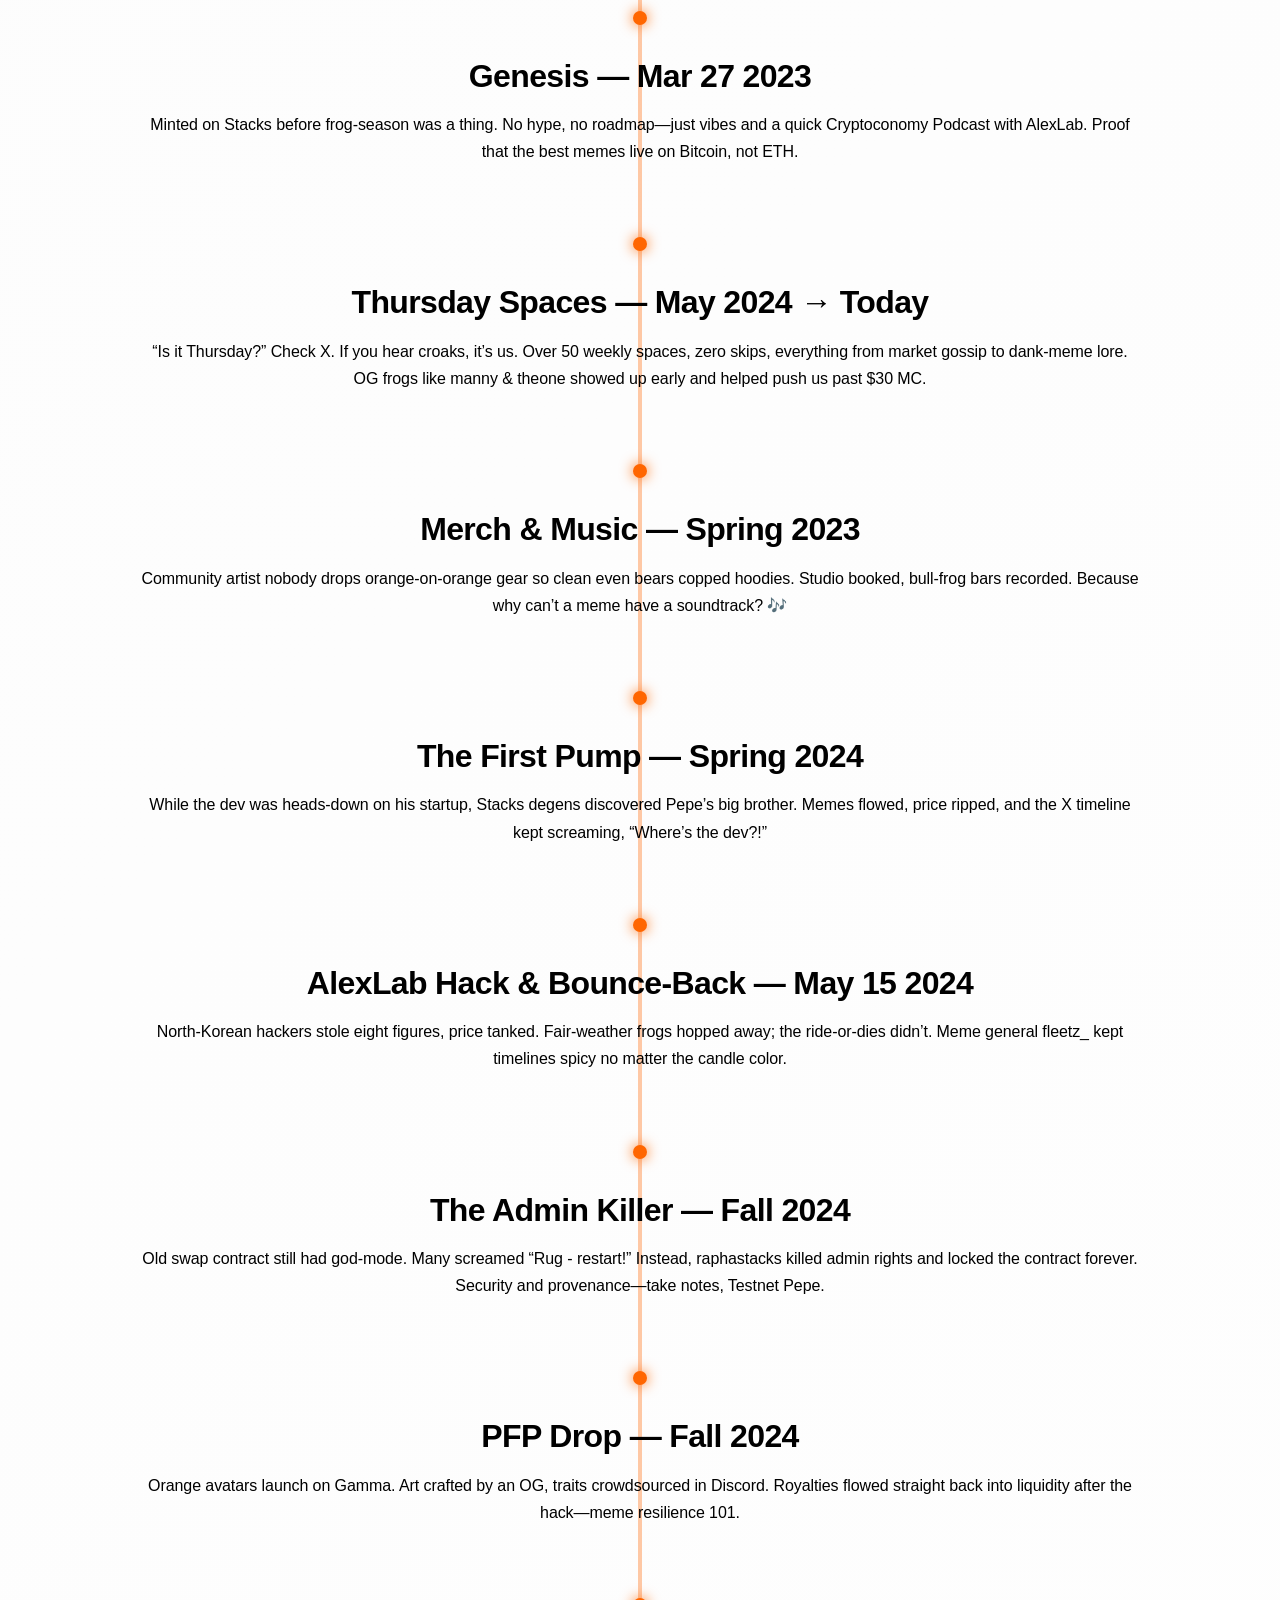
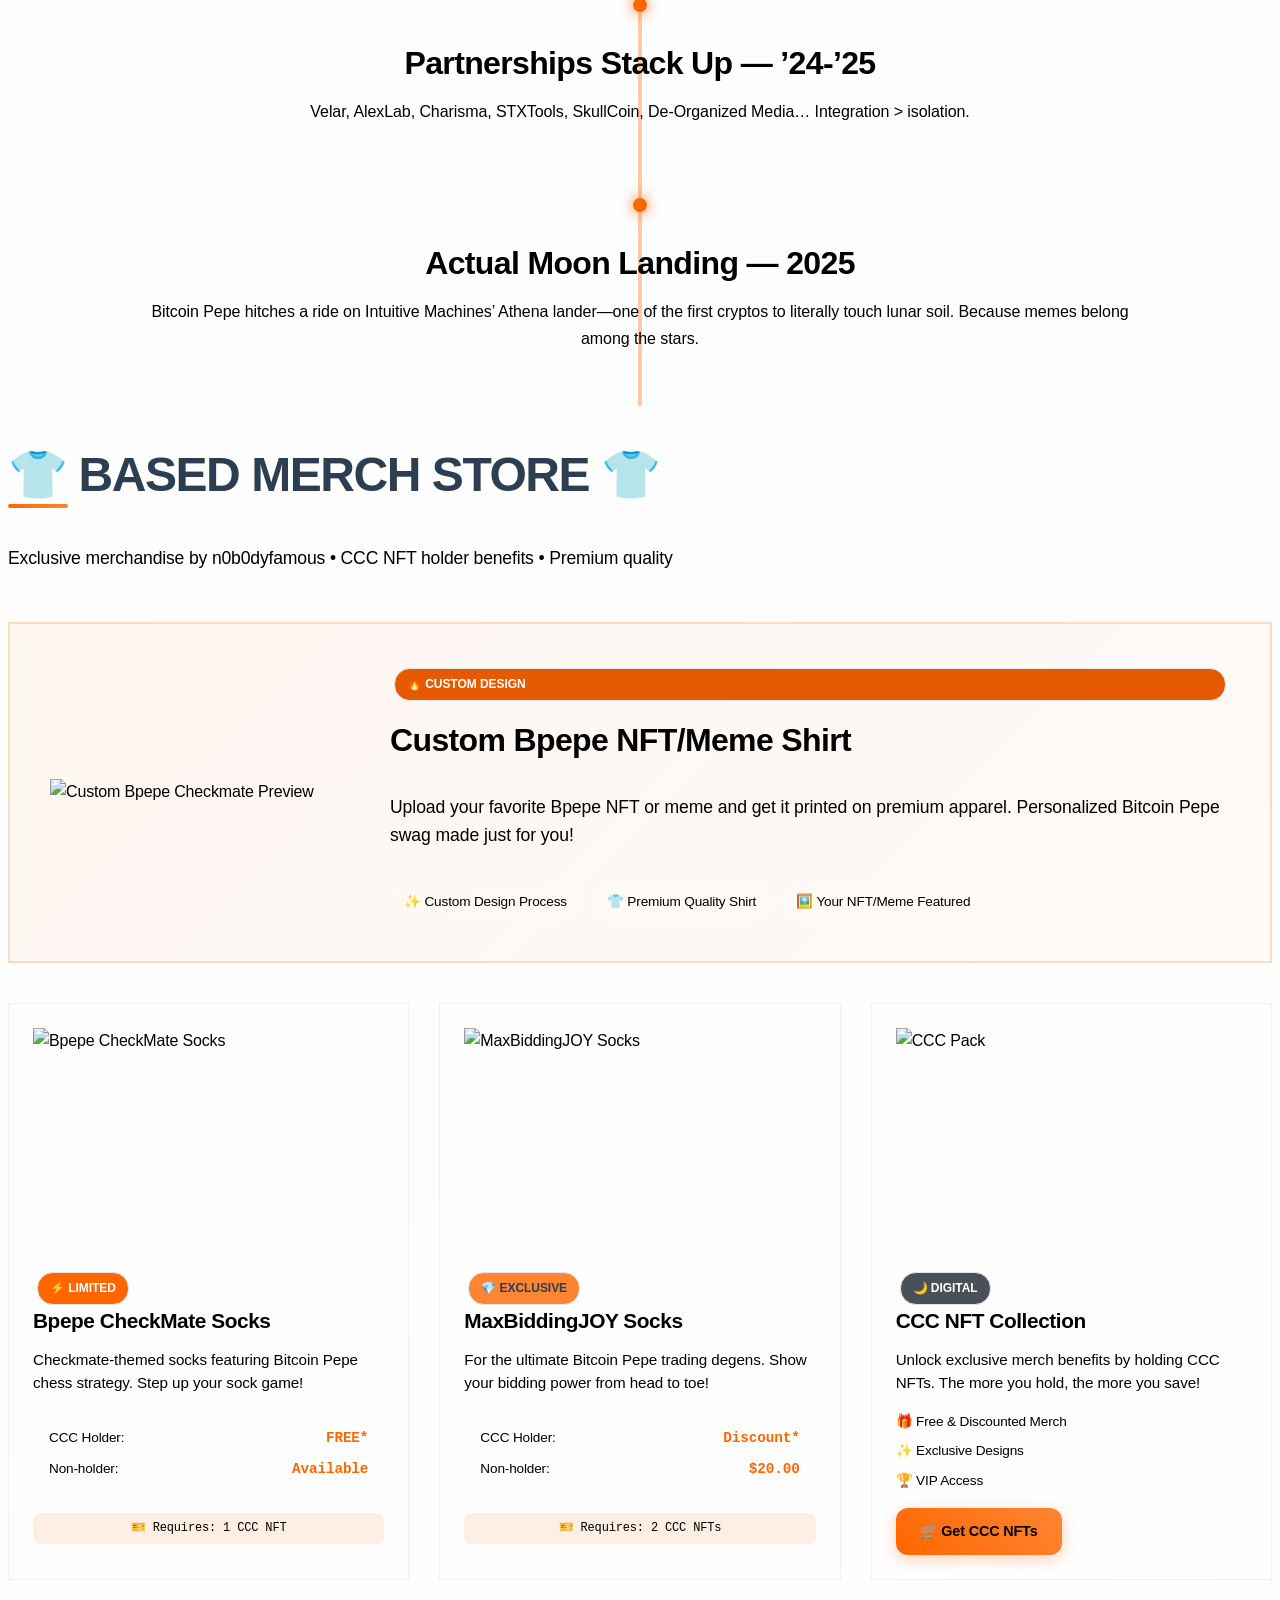
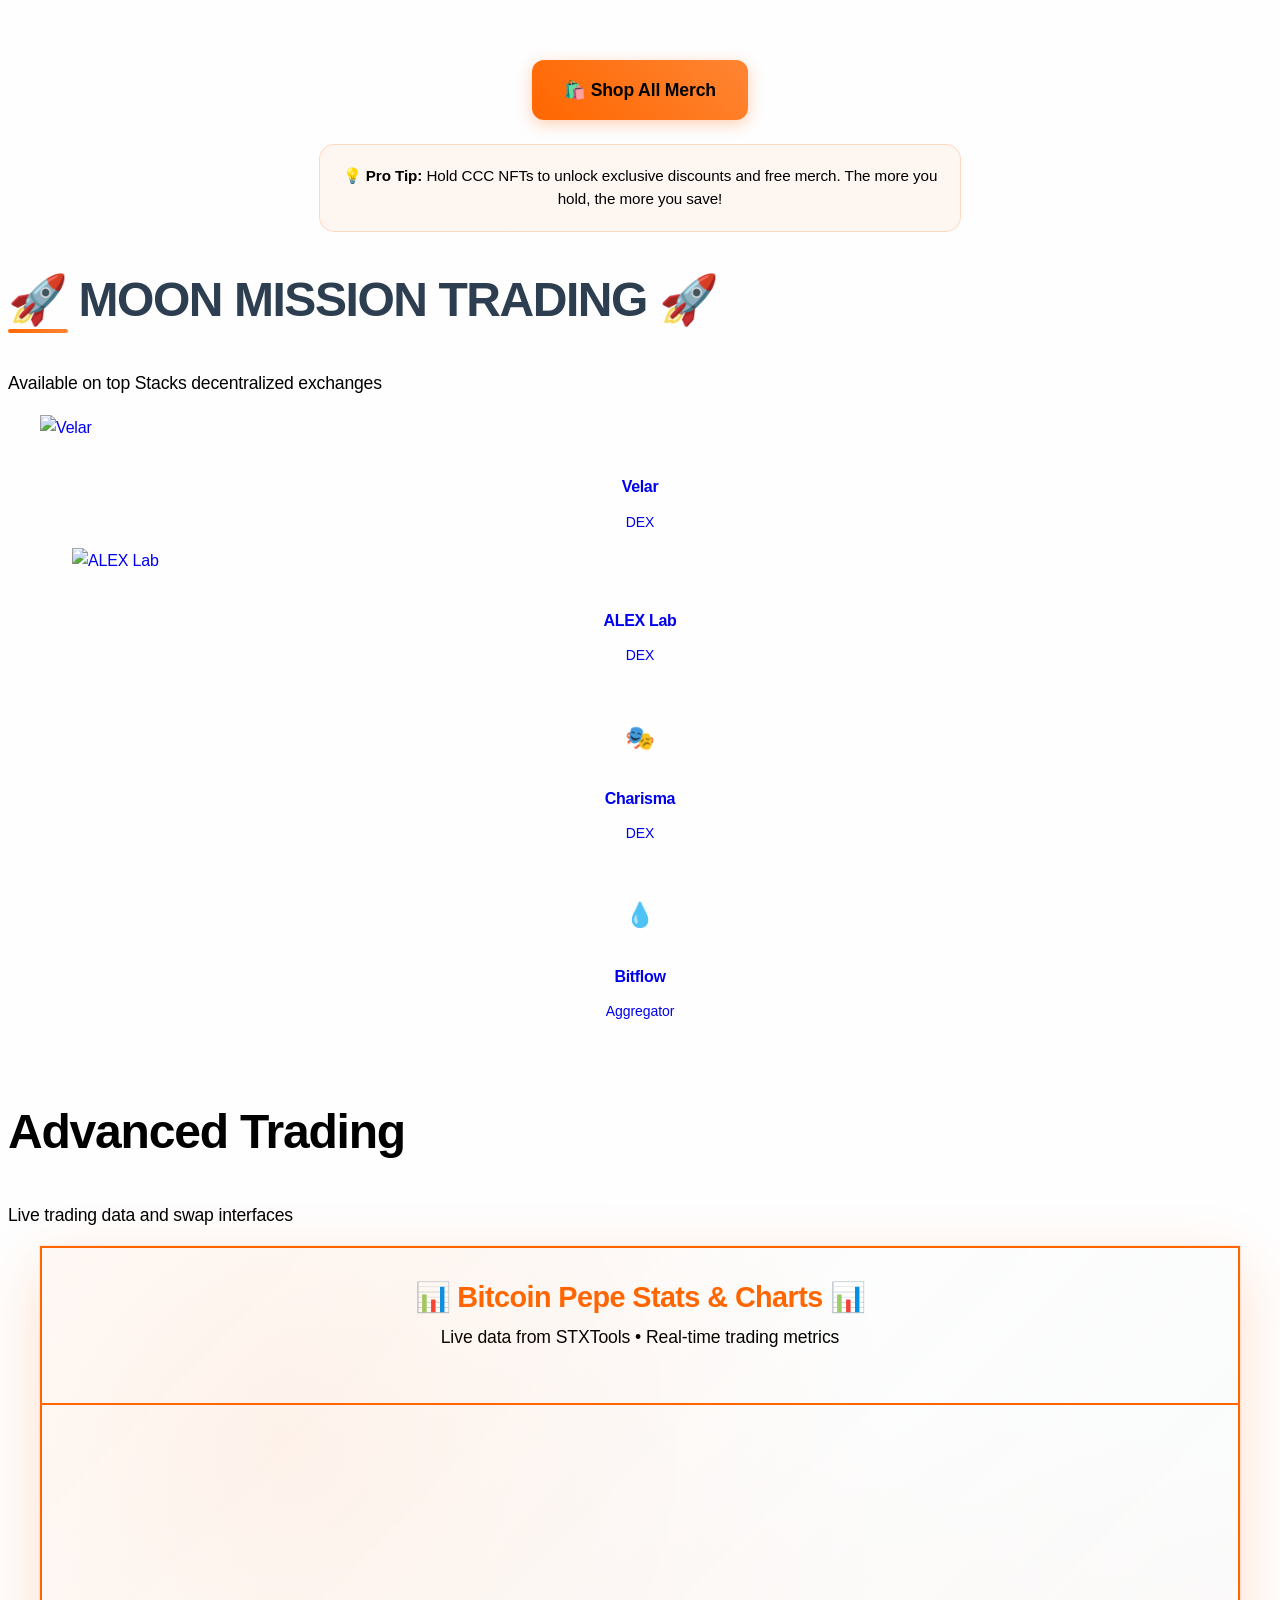
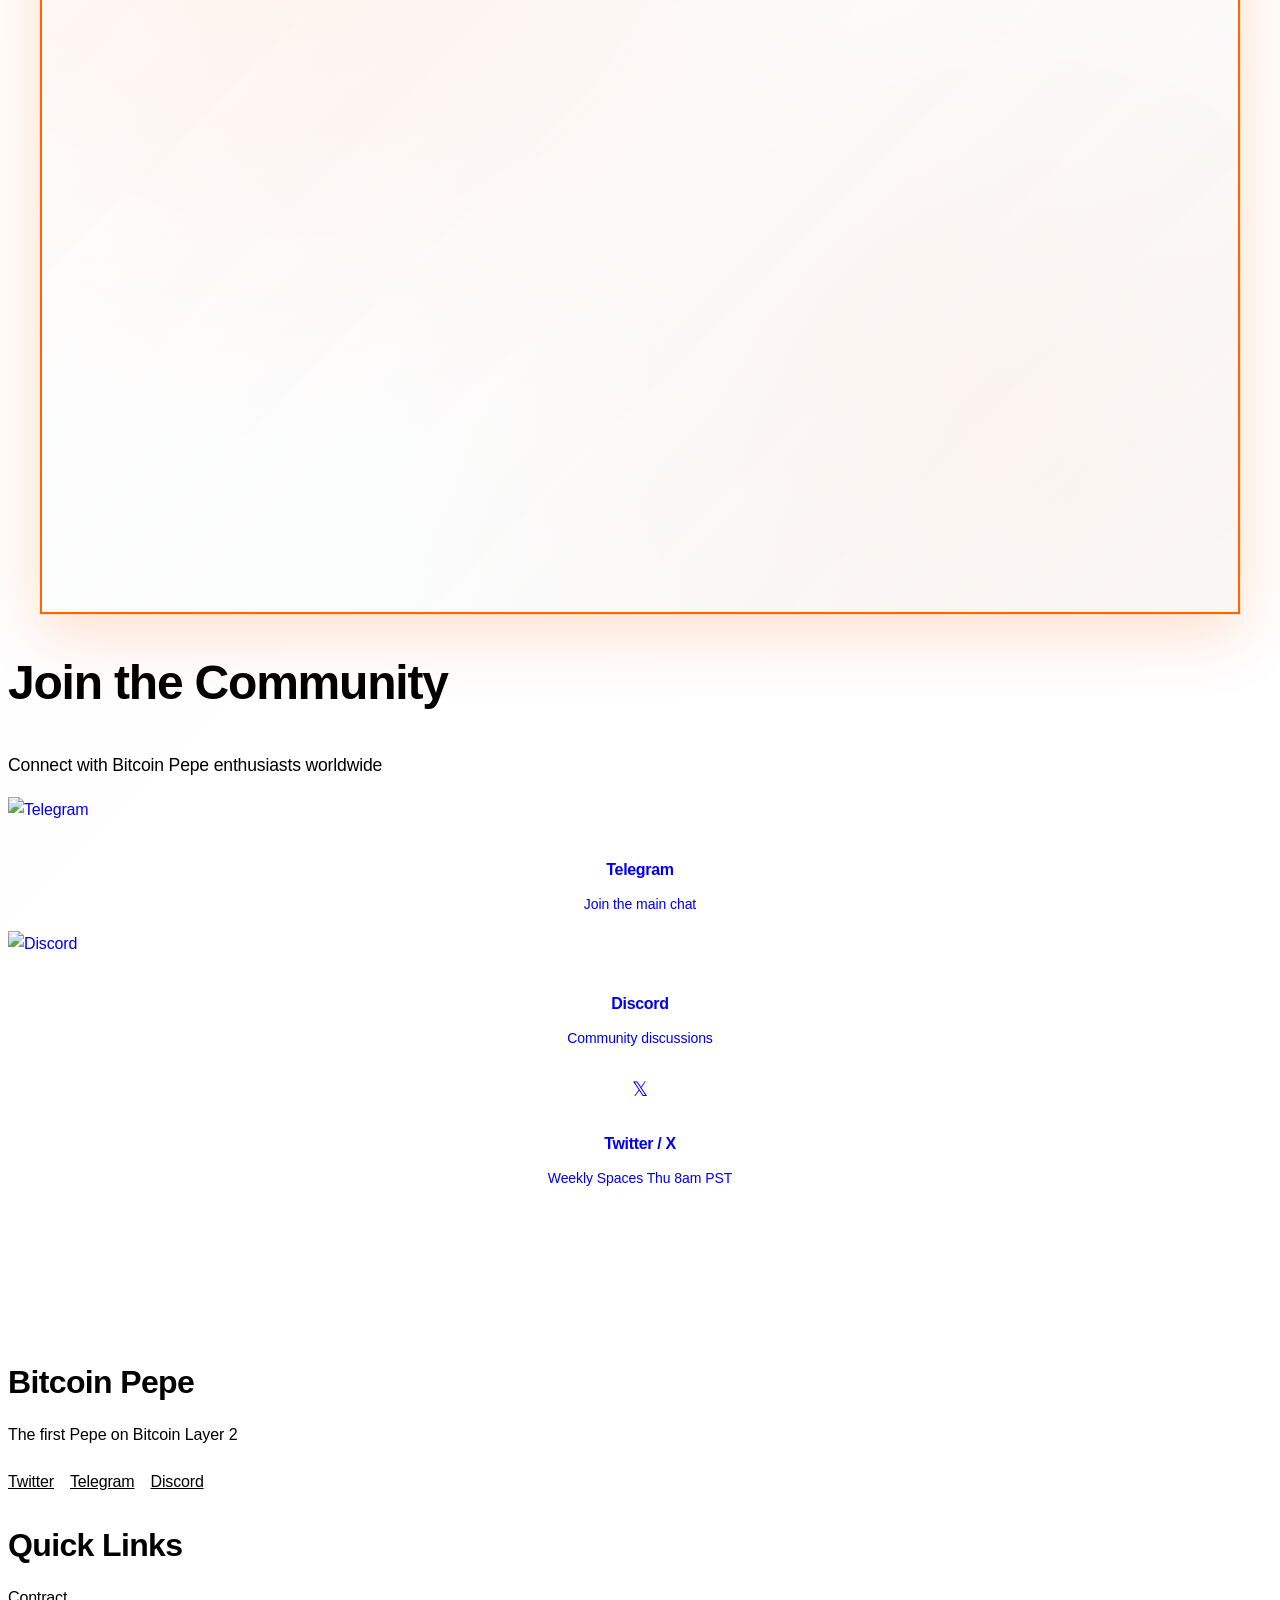
==== commit 10582935: "Add CoinGecko token verification details" ====
--- a/index.html
+++ b/index.html
@@ -7,7 +7,10 @@
     <meta name="viewport" content="width=device-width, initial-scale=1.0" />
     <link rel="shortcut icon" href="./img/favicon.png" />
     <title>Bitcoin Pepe</title>
-    <meta name="description" content="Pepe but on Bitcoin" />
+    <meta
+      name="description"
+      content="Bitcoin Pepe (PEPE) is a community Stacks SIP-010 token on Bitcoin L2 with verified contract, supply, and burn-address details."
+    />
     <!-- Open Graph / Facebook -->
     <meta property="og:type" content="website" />
     <meta property="og:site_name" content="Bitcoin Pepe" />
@@ -25,7 +28,10 @@
     <!-- Twitter -->
     <meta name="twitter:card" content="summary_large_image" />
     <meta name="twitter:title" content="Bitcoin Pepe" />
-    <meta name="twitter:description" content="Pepe but on Bitcoin" />
+    <meta
+      name="twitter:description"
+      content="Bitcoin Pepe (PEPE) on Stacks with verified contract, supply, and burn-address details."
+    />
     <meta
       name="twitter:image"
       content="https://pepecoins.io/img/bitcoin-is-king--5--1.png"
@@ -150,9 +156,10 @@
           <!-- Enhanced Bitcoin Pepe Token Stats -->
           <div class="enhanced-token-stats">
             <div class="stats-header">
-              <h3>📊 Live Token Metrics</h3>
+              <h3>📊 Verified Token Metrics</h3>
               <p>
-                Real-time data from Stacks blockchain • Updated every 30 seconds
+                Contract data verified from Stacks mainnet • Burn address noted
+                for CoinGecko review
               </p>
             </div>
 
@@ -163,16 +170,16 @@
               <div class="stat-card-enhanced card-glass">
                 <div class="stat-icon-large">🪙</div>
                 <div class="stat-content">
-                  <h3 class="stat-number">21,000,000,000</h3>
-                  <p class="stat-label">Total Supply</p>
-                  <div class="stat-sublabel">Fixed • No Inflation</div>
+                  <h3 class="stat-number">20,000,000,000</h3>
+                  <p class="stat-label">Contract Supply</p>
+                  <div class="stat-sublabel">get-total-supply • 3 decimals</div>
                 </div>
               </div>
 
               <div class="stat-card-enhanced card-glass">
                 <div class="stat-icon-large">📅</div>
                 <div class="stat-content">
-                  <h3 class="stat-number">668</h3>
+                  <h3 class="stat-number">1138</h3>
                   <p class="stat-label">Days Since Launch</p>
                   <div class="stat-sublabel">March 27, 2023</div>
                 </div>
@@ -190,9 +197,9 @@
               <div class="stat-card-enhanced card-glass">
                 <div class="stat-icon-large">🔥</div>
                 <div class="stat-content">
-                  <h3 class="stat-number">18,890,000,000</h3>
-                  <p class="stat-label">Max Supply</p>
-                  <div class="stat-sublabel">After burn</div>
+                  <h3 class="stat-number">17.960B</h3>
+                  <p class="stat-label">Burn-Adjusted Supply</p>
+                  <div class="stat-sublabel">Excludes Stacks boot burn address</div>
                 </div>
               </div>
 
@@ -218,9 +225,17 @@
             <!-- Contract Information -->
             <div class="contract-info card-glass">
               <div class="contract-header">
-                <h4>📋 Smart Contract Details</h4>
+                <h4>📋 Smart Contract & Supply Details</h4>
               </div>
               <div class="contract-details">
+                <div class="contract-item">
+                  <span class="contract-label">Community Brand:</span>
+                  <span class="contract-value">Bitcoin Pepe</span>
+                </div>
+                <div class="contract-item">
+                  <span class="contract-label">On-chain Token Name:</span>
+                  <span class="contract-value">Pepe Coin</span>
+                </div>
                 <div class="contract-item">
                   <span class="contract-label">Contract Address:</span>
                   <span class="contract-value"
@@ -233,13 +248,47 @@
                 </div>
                 <div class="contract-item">
                   <span class="contract-label">Decimals:</span>
-                  <span class="contract-value">6</span>
+                  <span class="contract-value">3</span>
                 </div>
                 <div class="contract-item">
                   <span class="contract-label">Standard:</span>
                   <span class="contract-value">SIP-010 (Stacks)</span>
                 </div>
-              </div>
+                <div class="contract-item">
+                  <span class="contract-label">Contract Total Supply:</span>
+                  <span class="contract-value">20,000,000,000 PEPE</span>
+                </div>
+                <div class="contract-item">
+                  <span class="contract-label">Boot/Burn Address:</span>
+                  <span class="contract-value">SP000000000000000000002Q6VF78</span>
+                </div>
+                <div class="contract-item">
+                  <span class="contract-label">Boot/Burn Balance:</span>
+                  <span class="contract-value">2,039,809,398.075 PEPE</span>
+                </div>
+                <div class="contract-item">
+                  <span class="contract-label">Burn-Adjusted Supply:</span>
+                  <span class="contract-value">17,960,190,601.925 PEPE</span>
+                </div>
+                <div class="contract-item">
+                  <span class="contract-label">Minting Status:</span>
+                  <span class="contract-value">Disabled (get-mitable = false)</span>
+                </div>
+              </div>
+              <p
+                style="
+                  color: var(--text-secondary);
+                  font-size: 14px;
+                  line-height: 1.6;
+                  margin: 16px 0 0;
+                "
+              >
+                Supply note: the contract currently reports 20B PEPE with 3
+                decimals. Additional PEPE sits at the Stacks boot burn address,
+                so the boot-address-adjusted supply is 17,960,190,601.925 PEPE.
+                Older 21B / 18.89B copy has been removed to keep
+                CoinGecko-facing data aligned with Stacks mainnet.
+              </p>
               <div class="contract-actions">
                 <a
                   href="https://explorer.hiro.so/txid/SP1Z92MPDQEWZXW36VX71Q25HKF5K2EPCJ304F275.tokensoft-token-v4k68639zxz?chain=mainnet"
